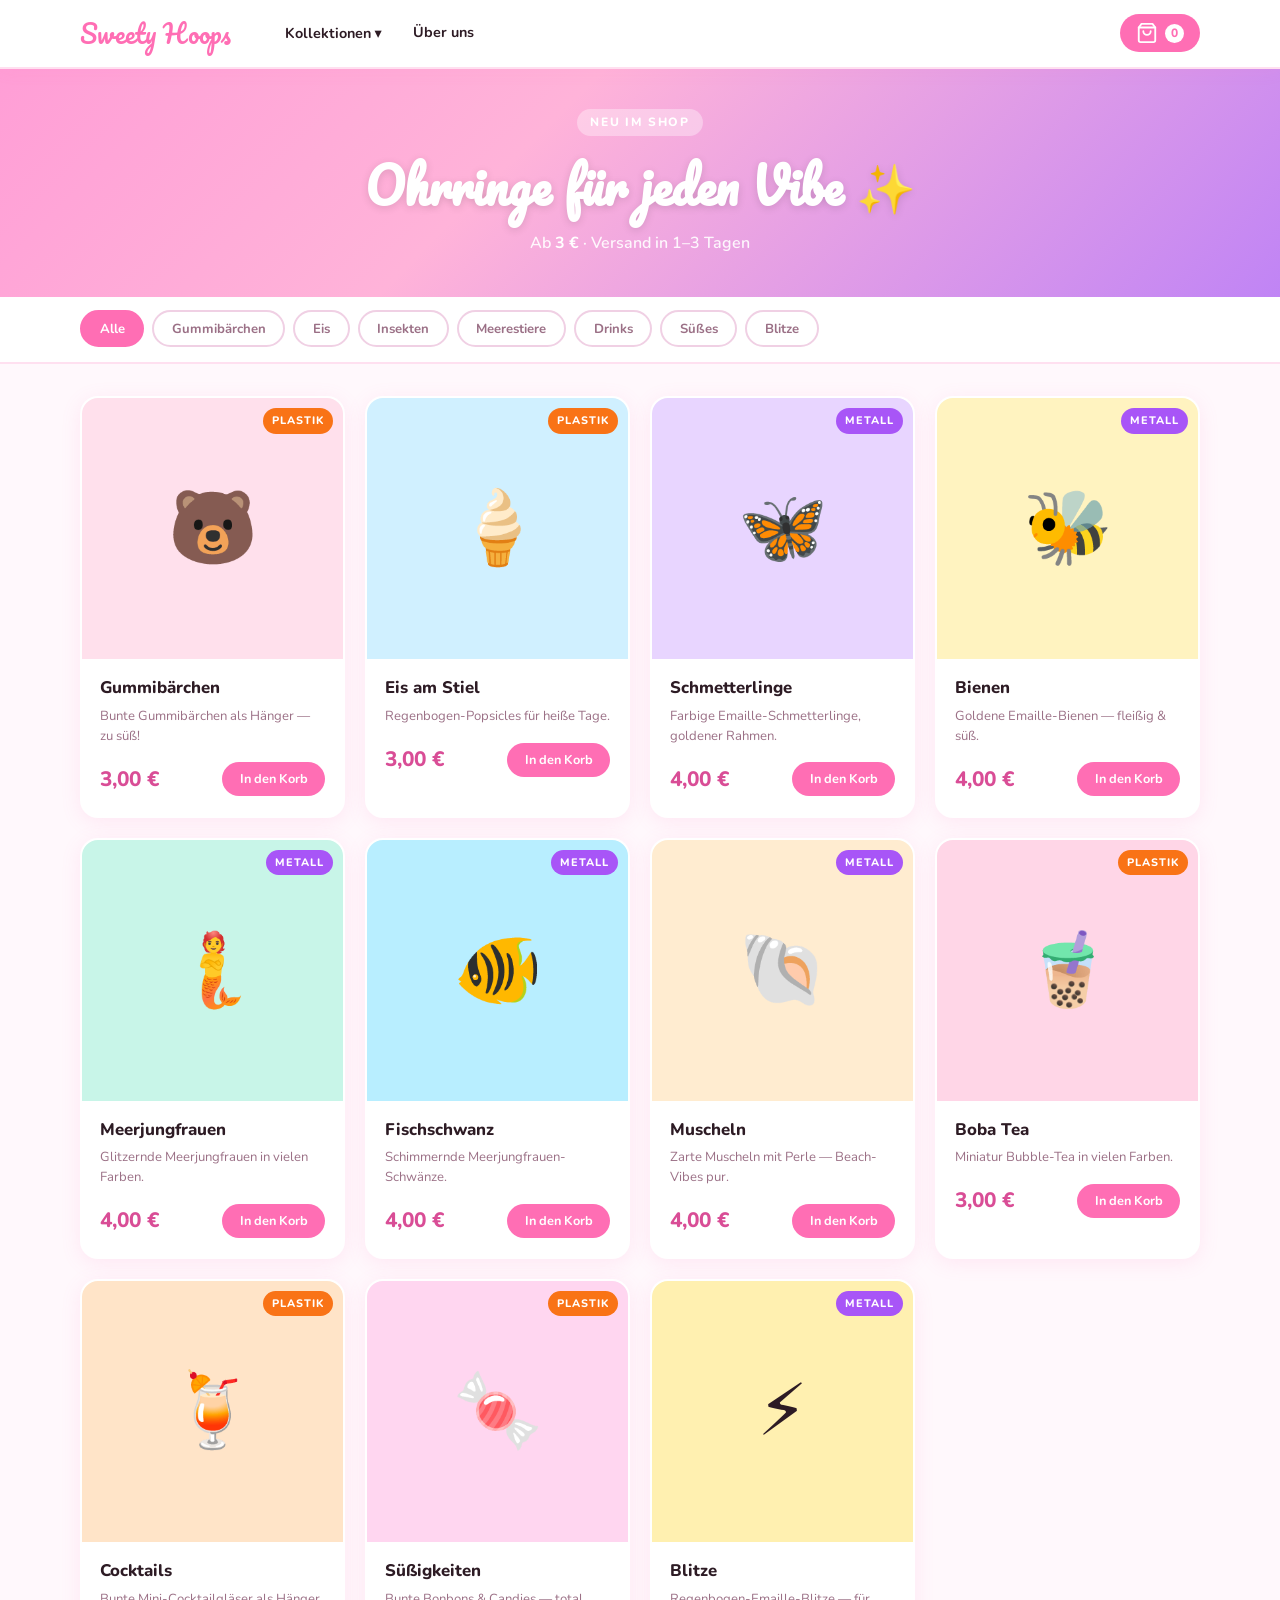
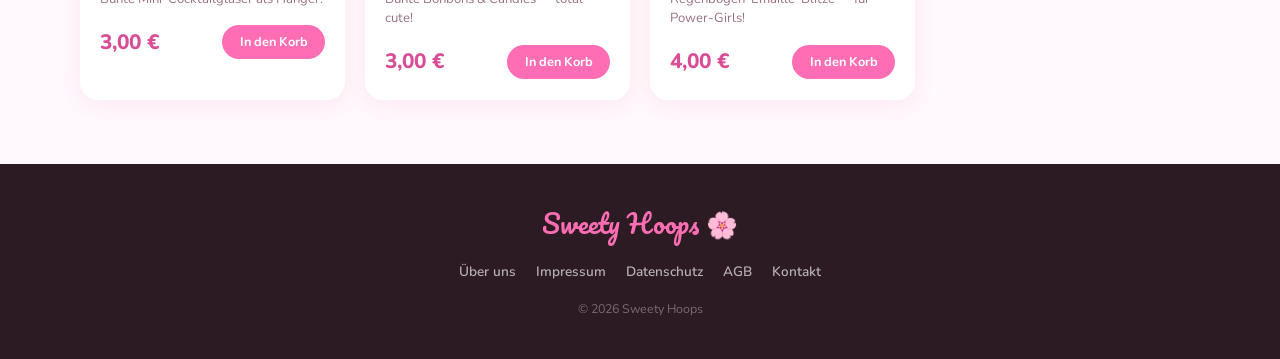
==== index.html @ e78684a0 "Redesign: cute/colorful style, products-first layout, Kollektionen nav - Replaced elegant theme with" ====
<!DOCTYPE html>
<html lang="de">
<head>
  <meta charset="UTF-8" />
  <meta name="viewport" content="width=device-width, initial-scale=1.0" />
  <title>Sweety Hoops – Charm Ohrringe</title>
  <meta name="description" content="Bunte Charm-Ohrringe – Gummibärchen, Eis, Schmetterlinge & mehr. Ab 3 €!" />

  <link rel="preconnect" href="https://fonts.googleapis.com" />
  <link rel="preconnect" href="https://fonts.gstatic.com" crossorigin />
  <link href="https://fonts.googleapis.com/css2?family=Nunito:wght@400;600;700;800&family=Pacifico&display=swap" rel="stylesheet" />

  <link rel="stylesheet" href="https://cdn.snipcart.com/themes/v3.3.3/default/snipcart.css" />
  <link rel="stylesheet" href="style.css" />
</head>
<body>

  <!-- ── HEADER ── -->
  <header class="site-header">
    <nav class="nav">
      <a href="/" class="nav-logo">Sweety Hoops</a>

      <ul class="nav-links">
        <!-- Kollektionen Dropdown -->
        <li class="nav-item nav-item--dropdown">
          <button class="nav-link dropdown-toggle" aria-expanded="false">
            Kollektionen ▾
          </button>
          <ul class="dropdown-menu">
            <li><a href="#cat-gummibärchen" class="dropdown-item">
              <span class="cat-dot cat-dot--gummy"></span> Gummibärchen
            </a></li>
            <li><a href="#cat-eis" class="dropdown-item">
              <span class="cat-dot cat-dot--eis"></span> Eis
            </a></li>
            <li><a href="#cat-insekten" class="dropdown-item">
              <span class="cat-dot cat-dot--insekten"></span> Insekten
            </a></li>
            <li><a href="#cat-meerestiere" class="dropdown-item">
              <span class="cat-dot cat-dot--meer"></span> Meerestiere
            </a></li>
            <li><a href="#cat-drinks" class="dropdown-item">
              <span class="cat-dot cat-dot--drinks"></span> Drinks
            </a></li>
            <li><a href="#cat-suesses" class="dropdown-item">
              <span class="cat-dot cat-dot--suess"></span> Süßes
            </a></li>
            <li><a href="#cat-blitze" class="dropdown-item">
              <span class="cat-dot cat-dot--blitz"></span> Blitze
            </a></li>
          </ul>
        </li>

        <li class="nav-item">
          <a href="ueber-uns.html" class="nav-link">Über uns</a>
        </li>
      </ul>

      <button class="snipcart-checkout nav-cart" aria-label="Warenkorb">
        <svg xmlns="http://www.w3.org/2000/svg" width="22" height="22" viewBox="0 0 24 24" fill="none" stroke="currentColor" stroke-width="2" stroke-linecap="round" stroke-linejoin="round"><path d="M6 2 3 6v14a2 2 0 0 0 2 2h14a2 2 0 0 0 2-2V6l-3-4z"/><line x1="3" y1="6" x2="21" y2="6"/><path d="M16 10a4 4 0 0 1-8 0"/></svg>
        <span class="cart-badge snipcart-items-count"></span>
      </button>
    </nav>
  </header>

  <!-- ── BANNER (kompakt) ── -->
  <section class="banner">
    <div class="banner-inner">
      <p class="banner-tag">Neu im Shop</p>
      <h1 class="banner-title">Ohrringe für jeden Vibe ✨</h1>
      <p class="banner-sub">Ab <strong>3 €</strong> · Versand in 1–3 Tagen</p>
    </div>
  </section>

  <!-- ── KATEGORIE-FILTER ── -->
  <section class="filter-bar">
    <div class="container">
      <div class="filter-pills">
        <button class="pill pill--active" data-filter="all">Alle</button>
        <button class="pill" data-filter="gummibärchen">Gummibärchen</button>
        <button class="pill" data-filter="eis">Eis</button>
        <button class="pill" data-filter="insekten">Insekten</button>
        <button class="pill" data-filter="meerestiere">Meerestiere</button>
        <button class="pill" data-filter="drinks">Drinks</button>
        <button class="pill" data-filter="suesses">Süßes</button>
        <button class="pill" data-filter="blitze">Blitze</button>
      </div>
    </div>
  </section>

  <!-- ── SHOP ── -->
  <main id="shop" class="shop">
    <div class="container">
      <div class="product-grid">

        <!-- GUMMIBÄRCHEN – plastic €3 -->
        <article class="product-card" data-category="gummibärchen" id="cat-gummibärchen">
          <div class="product-image-wrap" style="--card-color: #ffe0ec;">
            <img src="images/gummibärchen.jpg" alt="Gummibärchen Ohrringe"
                 onerror="this.style.display='none';this.nextElementSibling.style.display='flex';" />
            <div class="product-placeholder">🐻</div>
            <span class="product-badge badge--plastic">Plastik</span>
          </div>
          <div class="product-info">
            <h3 class="product-name">Gummibärchen</h3>
            <p class="product-desc">Bunte Gummibärchen als Hänger — zu süß!</p>
            <div class="product-footer">
              <span class="product-price">3,00 €</span>
              <button class="snipcart-add-item btn-add"
                data-item-id="gummibärchen-ohrringe"
                data-item-name="Gummibärchen Ohrringe"
                data-item-price="3.00"
                data-item-url="https://mateo-pixel-source.github.io/sweety-hoops/"
                data-item-description="Bunte Gummibärchen als Hänger"
                data-item-image="https://mateo-pixel-source.github.io/sweety-hoops/images/gummibärchen.jpg"
                data-item-max-quantity="20">In den Korb</button>
            </div>
          </div>
        </article>

        <!-- EIS – plastic €3 -->
        <article class="product-card" data-category="eis" id="cat-eis">
          <div class="product-image-wrap" style="--card-color: #d0f0ff;">
            <img src="images/eis.jpg" alt="Eis am Stiel Ohrringe"
                 onerror="this.style.display='none';this.nextElementSibling.style.display='flex';" />
            <div class="product-placeholder">🍦</div>
            <span class="product-badge badge--plastic">Plastik</span>
          </div>
          <div class="product-info">
            <h3 class="product-name">Eis am Stiel</h3>
            <p class="product-desc">Regenbogen-Popsicles für heiße Tage.</p>
            <div class="product-footer">
              <span class="product-price">3,00 €</span>
              <button class="snipcart-add-item btn-add"
                data-item-id="eis-ohrringe"
                data-item-name="Eis am Stiel Ohrringe"
                data-item-price="3.00"
                data-item-url="https://mateo-pixel-source.github.io/sweety-hoops/"
                data-item-description="Regenbogen-Popsicle Hänger"
                data-item-image="https://mateo-pixel-source.github.io/sweety-hoops/images/eis.jpg"
                data-item-max-quantity="20">In den Korb</button>
            </div>
          </div>
        </article>

        <!-- SCHMETTERLING – metal €4 -->
        <article class="product-card" data-category="insekten" id="cat-insekten">
          <div class="product-image-wrap" style="--card-color: #e8d5ff;">
            <img src="images/schmetterlinge.jpg" alt="Schmetterling Ohrringe"
                 onerror="this.style.display='none';this.nextElementSibling.style.display='flex';" />
            <div class="product-placeholder">🦋</div>
            <span class="product-badge badge--metal">Metall</span>
          </div>
          <div class="product-info">
            <h3 class="product-name">Schmetterlinge</h3>
            <p class="product-desc">Farbige Emaille-Schmetterlinge, goldener Rahmen.</p>
            <div class="product-footer">
              <span class="product-price">4,00 €</span>
              <button class="snipcart-add-item btn-add"
                data-item-id="schmetterling-ohrringe"
                data-item-name="Schmetterling Ohrringe"
                data-item-price="4.00"
                data-item-url="https://mateo-pixel-source.github.io/sweety-hoops/"
                data-item-description="Farbige Emaille-Schmetterlinge"
                data-item-image="https://mateo-pixel-source.github.io/sweety-hoops/images/schmetterlinge.jpg"
                data-item-max-quantity="15">In den Korb</button>
            </div>
          </div>
        </article>

        <!-- BIENE – metal €4 -->
        <article class="product-card" data-category="insekten">
          <div class="product-image-wrap" style="--card-color: #fff3c0;">
            <img src="images/bienen.jpg" alt="Bienen Ohrringe"
                 onerror="this.style.display='none';this.nextElementSibling.style.display='flex';" />
            <div class="product-placeholder">🐝</div>
            <span class="product-badge badge--metal">Metall</span>
          </div>
          <div class="product-info">
            <h3 class="product-name">Bienen</h3>
            <p class="product-desc">Goldene Emaille-Bienen — fleißig & süß.</p>
            <div class="product-footer">
              <span class="product-price">4,00 €</span>
              <button class="snipcart-add-item btn-add"
                data-item-id="bienen-ohrringe"
                data-item-name="Bienen Ohrringe"
                data-item-price="4.00"
                data-item-url="https://mateo-pixel-source.github.io/sweety-hoops/"
                data-item-description="Goldene Emaille-Bienen"
                data-item-image="https://mateo-pixel-source.github.io/sweety-hoops/images/bienen.jpg"
                data-item-max-quantity="15">In den Korb</button>
            </div>
          </div>
        </article>

        <!-- MEERJUNGFRAU – metal €4 -->
        <article class="product-card" data-category="meerestiere" id="cat-meerestiere">
          <div class="product-image-wrap" style="--card-color: #c8f5e8;">
            <img src="images/meerjungfrau.jpg" alt="Meerjungfrau Ohrringe"
                 onerror="this.style.display='none';this.nextElementSibling.style.display='flex';" />
            <div class="product-placeholder">🧜</div>
            <span class="product-badge badge--metal">Metall</span>
          </div>
          <div class="product-info">
            <h3 class="product-name">Meerjungfrauen</h3>
            <p class="product-desc">Glitzernde Meerjungfrauen in vielen Farben.</p>
            <div class="product-footer">
              <span class="product-price">4,00 €</span>
              <button class="snipcart-add-item btn-add"
                data-item-id="meerjungfrau-ohrringe"
                data-item-name="Meerjungfrau Ohrringe"
                data-item-price="4.00"
                data-item-url="https://mateo-pixel-source.github.io/sweety-hoops/"
                data-item-description="Glitzernde Meerjungfrau-Charms"
                data-item-image="https://mateo-pixel-source.github.io/sweety-hoops/images/meerjungfrau.jpg"
                data-item-max-quantity="12">In den Korb</button>
            </div>
          </div>
        </article>

        <!-- FISCHSCHWANZ – metal €4 -->
        <article class="product-card" data-category="meerestiere">
          <div class="product-image-wrap" style="--card-color: #b8eeff;">
            <img src="images/fischschwanz.jpg" alt="Fischschwanz Ohrringe"
                 onerror="this.style.display='none';this.nextElementSibling.style.display='flex';" />
            <div class="product-placeholder">🐠</div>
            <span class="product-badge badge--metal">Metall</span>
          </div>
          <div class="product-info">
            <h3 class="product-name">Fischschwanz</h3>
            <p class="product-desc">Schimmernde Meerjungfrauen-Schwänze.</p>
            <div class="product-footer">
              <span class="product-price">4,00 €</span>
              <button class="snipcart-add-item btn-add"
                data-item-id="fischschwanz-ohrringe"
                data-item-name="Fischschwanz Ohrringe"
                data-item-price="4.00"
                data-item-url="https://mateo-pixel-source.github.io/sweety-hoops/"
                data-item-description="Schimmernde Meerjungfrauen-Schwänze"
                data-item-image="https://mateo-pixel-source.github.io/sweety-hoops/images/fischschwanz.jpg"
                data-item-max-quantity="12">In den Korb</button>
            </div>
          </div>
        </article>

        <!-- MUSCHELN – metal €4 -->
        <article class="product-card" data-category="meerestiere">
          <div class="product-image-wrap" style="--card-color: #ffecd0;">
            <img src="images/muscheln.jpg" alt="Muschel Ohrringe"
                 onerror="this.style.display='none';this.nextElementSibling.style.display='flex';" />
            <div class="product-placeholder">🐚</div>
            <span class="product-badge badge--metal">Metall</span>
          </div>
          <div class="product-info">
            <h3 class="product-name">Muscheln</h3>
            <p class="product-desc">Zarte Muscheln mit Perle — Beach-Vibes pur.</p>
            <div class="product-footer">
              <span class="product-price">4,00 €</span>
              <button class="snipcart-add-item btn-add"
                data-item-id="muschel-ohrringe"
                data-item-name="Muschel Ohrringe"
                data-item-price="4.00"
                data-item-url="https://mateo-pixel-source.github.io/sweety-hoops/"
                data-item-description="Zarte Muscheln mit Perle"
                data-item-image="https://mateo-pixel-source.github.io/sweety-hoops/images/muscheln.jpg"
                data-item-max-quantity="12">In den Korb</button>
            </div>
          </div>
        </article>

        <!-- BOBA TEA – plastic €3 -->
        <article class="product-card" data-category="drinks" id="cat-drinks">
          <div class="product-image-wrap" style="--card-color: #ffd6e7;">
            <img src="images/boba.jpg" alt="Boba Tea Ohrringe"
                 onerror="this.style.display='none';this.nextElementSibling.style.display='flex';" />
            <div class="product-placeholder">🧋</div>
            <span class="product-badge badge--plastic">Plastik</span>
          </div>
          <div class="product-info">
            <h3 class="product-name">Boba Tea</h3>
            <p class="product-desc">Miniatur Bubble-Tea in vielen Farben.</p>
            <div class="product-footer">
              <span class="product-price">3,00 €</span>
              <button class="snipcart-add-item btn-add"
                data-item-id="boba-ohrringe"
                data-item-name="Boba Tea Ohrringe"
                data-item-price="3.00"
                data-item-url="https://mateo-pixel-source.github.io/sweety-hoops/"
                data-item-description="Miniatur Bubble-Tea Hänger"
                data-item-image="https://mateo-pixel-source.github.io/sweety-hoops/images/boba.jpg"
                data-item-max-quantity="20">In den Korb</button>
            </div>
          </div>
        </article>

        <!-- COCKTAILS/DRINKS – plastic €3 -->
        <article class="product-card" data-category="drinks">
          <div class="product-image-wrap" style="--card-color: #ffe4c8;">
            <img src="images/cocktails.jpg" alt="Cocktail Ohrringe"
                 onerror="this.style.display='none';this.nextElementSibling.style.display='flex';" />
            <div class="product-placeholder">🍹</div>
            <span class="product-badge badge--plastic">Plastik</span>
          </div>
          <div class="product-info">
            <h3 class="product-name">Cocktails</h3>
            <p class="product-desc">Bunte Mini-Cocktailgläser als Hänger.</p>
            <div class="product-footer">
              <span class="product-price">3,00 €</span>
              <button class="snipcart-add-item btn-add"
                data-item-id="cocktail-ohrringe"
                data-item-name="Cocktail Ohrringe"
                data-item-price="3.00"
                data-item-url="https://mateo-pixel-source.github.io/sweety-hoops/"
                data-item-description="Bunte Mini-Cocktailgläser"
                data-item-image="https://mateo-pixel-source.github.io/sweety-hoops/images/cocktails.jpg"
                data-item-max-quantity="20">In den Korb</button>
            </div>
          </div>
        </article>

        <!-- SÜSSIGKEITEN – plastic €3 -->
        <article class="product-card" data-category="suesses" id="cat-suesses">
          <div class="product-image-wrap" style="--card-color: #ffd6f0;">
            <img src="images/süssigkeiten.jpg" alt="Süßigkeiten Ohrringe"
                 onerror="this.style.display='none';this.nextElementSibling.style.display='flex';" />
            <div class="product-placeholder">🍬</div>
            <span class="product-badge badge--plastic">Plastik</span>
          </div>
          <div class="product-info">
            <h3 class="product-name">Süßigkeiten</h3>
            <p class="product-desc">Bunte Bonbons & Candies — total cute!</p>
            <div class="product-footer">
              <span class="product-price">3,00 €</span>
              <button class="snipcart-add-item btn-add"
                data-item-id="süssigkeiten-ohrringe"
                data-item-name="Süßigkeiten Ohrringe"
                data-item-price="3.00"
                data-item-url="https://mateo-pixel-source.github.io/sweety-hoops/"
                data-item-description="Bunte Bonbon-Charms"
                data-item-image="https://mateo-pixel-source.github.io/sweety-hoops/images/süssigkeiten.jpg"
                data-item-max-quantity="20">In den Korb</button>
            </div>
          </div>
        </article>

        <!-- BLITZE – metal €4 -->
        <article class="product-card" data-category="blitze" id="cat-blitze">
          <div class="product-image-wrap" style="--card-color: #fff0b0;">
            <img src="images/blitze.jpg" alt="Blitz Ohrringe"
                 onerror="this.style.display='none';this.nextElementSibling.style.display='flex';" />
            <div class="product-placeholder">⚡</div>
            <span class="product-badge badge--metal">Metall</span>
          </div>
          <div class="product-info">
            <h3 class="product-name">Blitze</h3>
            <p class="product-desc">Regenbogen-Emaille-Blitze — für Power-Girls!</p>
            <div class="product-footer">
              <span class="product-price">4,00 €</span>
              <button class="snipcart-add-item btn-add"
                data-item-id="blitz-ohrringe"
                data-item-name="Blitz Ohrringe"
                data-item-price="4.00"
                data-item-url="https://mateo-pixel-source.github.io/sweety-hoops/"
                data-item-description="Regenbogen-Emaille-Blitze"
                data-item-image="https://mateo-pixel-source.github.io/sweety-hoops/images/blitze.jpg"
                data-item-max-quantity="15">In den Korb</button>
            </div>
          </div>
        </article>

      </div><!-- /product-grid -->
    </div>
  </main>

  <!-- ── FOOTER ── -->
  <footer class="site-footer">
    <div class="container">
      <div class="footer-inner">
        <p class="footer-logo">Sweety Hoops 🌸</p>
        <div class="footer-links">
          <a href="ueber-uns.html">Über uns</a>
          <a href="impressum.html">Impressum</a>
          <a href="datenschutz.html">Datenschutz</a>
          <a href="agb.html">AGB</a>
          <a href="mailto:hello@sweetyhoops.de">Kontakt</a>
        </div>
        <p class="footer-copy">© 2026 Sweety Hoops</p>
      </div>
    </div>
  </footer>

  <!-- ── SNIPCART ── -->
  <div hidden id="snipcart"
    data-api-key="OGRjOGY0Y2UtNzg5ZC00MDcxLTg5NmYtMTEwOTE1ZDk3NzA1NjM5MTAzODg3MzIyMTg0Nzc4"
    data-currency="eur"></div>
  <script async src="https://cdn.snipcart.com/themes/v3.3.3/default/snipcart.js"></script>

  <!-- Filter-Logik -->
  <script>
    const pills = document.querySelectorAll('.pill');
    const cards = document.querySelectorAll('.product-card');

    pills.forEach(pill => {
      pill.addEventListener('click', () => {
        pills.forEach(p => p.classList.remove('pill--active'));
        pill.classList.add('pill--active');

        const filter = pill.dataset.filter;
        cards.forEach(card => {
          if (filter === 'all' || card.dataset.category === filter) {
            card.style.display = '';
          } else {
            card.style.display = 'none';
          }
        });
      });
    });

    // Dropdown toggle
    const toggle = document.querySelector('.dropdown-toggle');
    const menu = document.querySelector('.dropdown-menu');
    toggle?.addEventListener('click', () => {
      const open = toggle.getAttribute('aria-expanded') === 'true';
      toggle.setAttribute('aria-expanded', String(!open));
      menu.classList.toggle('dropdown-menu--open', !open);
    });
    document.addEventListener('click', e => {
      if (!e.target.closest('.nav-item--dropdown')) {
        toggle?.setAttribute('aria-expanded', 'false');
        menu?.classList.remove('dropdown-menu--open');
      }
    });

    // Dropdown links → filter pills
    document.querySelectorAll('.dropdown-item').forEach(link => {
      link.addEventListener('click', e => {
        e.preventDefault();
        const href = link.getAttribute('href').replace('#cat-', '');
        const matchPill = [...pills].find(p => p.dataset.filter === href);
        matchPill?.click();
        document.getElementById('shop')?.scrollIntoView({ behavior: 'smooth' });
      });
    });
  </script>
</body>
</html>
---- style.css ----
/* ─────────────────────────────────────────
   SWEETY HOOPS – Cute & Colorful Style
   ───────────────────────────────────────── */

*, *::before, *::after {
  box-sizing: border-box;
  margin: 0;
  padding: 0;
}

:root {
  --white: #ffffff;
  --bg: #fff8fc;
  --pink: #ff6eb4;
  --pink-light: #ffe0f0;
  --pink-dark: #d94d96;
  --text: #2d1b24;
  --text-muted: #9b7086;
  --border: #f0d0e4;
  --radius: 18px;
  --radius-sm: 10px;
  --shadow: 0 4px 20px rgba(255, 110, 180, 0.12);
  --shadow-hover: 0 8px 32px rgba(255, 110, 180, 0.22);
  --font: 'Nunito', system-ui, sans-serif;
  --font-title: 'Pacifico', cursive;
  --container: 1200px;
}

html { scroll-behavior: smooth; }

body {
  font-family: var(--font);
  background: var(--bg);
  color: var(--text);
  line-height: 1.6;
  -webkit-font-smoothing: antialiased;
}

.container {
  max-width: var(--container);
  margin-inline: auto;
  padding-inline: clamp(1rem, 4vw, 2.5rem);
}

/* ── HEADER ── */
.site-header {
  background: var(--white);
  border-bottom: 2px solid var(--pink-light);
  position: sticky;
  top: 0;
  z-index: 200;
  box-shadow: 0 2px 16px rgba(255, 110, 180, 0.08);
}

.nav {
  max-width: var(--container);
  margin-inline: auto;
  padding: 0.85rem clamp(1rem, 4vw, 2.5rem);
  display: flex;
  align-items: center;
  gap: 1rem;
}

.nav-logo {
  font-family: var(--font-title);
  font-size: 1.55rem;
  color: var(--pink);
  text-decoration: none;
  white-space: nowrap;
  flex-shrink: 0;
}

.nav-links {
  list-style: none;
  display: flex;
  align-items: center;
  gap: 0.25rem;
  margin-left: 1.5rem;
  flex: 1;
}

.nav-item { position: relative; }

.nav-link {
  font-family: var(--font);
  font-size: 0.9rem;
  font-weight: 700;
  color: var(--text);
  text-decoration: none;
  padding: 0.45rem 0.85rem;
  border-radius: 50px;
  background: none;
  border: none;
  cursor: pointer;
  transition: background 0.2s, color 0.2s;
  white-space: nowrap;
}
.nav-link:hover {
  background: var(--pink-light);
  color: var(--pink-dark);
}

/* Dropdown */
.dropdown-menu {
  display: none;
  position: absolute;
  top: calc(100% + 8px);
  left: 0;
  background: var(--white);
  border: 2px solid var(--pink-light);
  border-radius: var(--radius-sm);
  box-shadow: var(--shadow);
  min-width: 190px;
  overflow: hidden;
  z-index: 300;
}
.dropdown-menu--open { display: block; }

.dropdown-item {
  display: flex;
  align-items: center;
  gap: 0.6rem;
  padding: 0.65rem 1rem;
  font-size: 0.88rem;
  font-weight: 600;
  color: var(--text);
  text-decoration: none;
  transition: background 0.15s;
}
.dropdown-item:hover { background: var(--pink-light); }

.cat-dot {
  width: 10px;
  height: 10px;
  border-radius: 50%;
  flex-shrink: 0;
}
.cat-dot--gummy   { background: #ff6eb4; }
.cat-dot--eis     { background: #5bc8f5; }
.cat-dot--insekten{ background: #a855f7; }
.cat-dot--meer    { background: #22c9a0; }
.cat-dot--drinks  { background: #f97316; }
.cat-dot--suess   { background: #ec4899; }
.cat-dot--blitz   { background: #eab308; }

/* Cart */
.nav-cart {
  margin-left: auto;
  background: var(--pink);
  border: none;
  border-radius: 50px;
  padding: 0.5rem 1rem;
  color: white;
  cursor: pointer;
  display: flex;
  align-items: center;
  gap: 0.4rem;
  font-weight: 700;
  font-size: 0.88rem;
  font-family: var(--font);
  transition: background 0.2s, transform 0.15s;
  flex-shrink: 0;
}
.nav-cart:hover {
  background: var(--pink-dark);
  transform: scale(1.04);
}

.cart-badge {
  background: white;
  color: var(--pink);
  border-radius: 50px;
  min-width: 1.2rem;
  height: 1.2rem;
  font-size: 0.75rem;
  font-weight: 800;
  display: inline-flex;
  align-items: center;
  justify-content: center;
  padding: 0 0.3rem;
}
.cart-badge:empty::before { content: '0'; }

/* ── BANNER (kompakt) ── */
.banner {
  background: linear-gradient(135deg, #ff9ed6 0%, #ffb3d9 40%, #c084f5 100%);
  padding: clamp(1.5rem, 4vw, 2.5rem) 1rem;
  text-align: center;
}

.banner-tag {
  display: inline-block;
  background: rgba(255,255,255,0.35);
  color: white;
  font-size: 0.75rem;
  font-weight: 800;
  letter-spacing: 0.14em;
  text-transform: uppercase;
  padding: 0.25rem 0.85rem;
  border-radius: 50px;
  margin-bottom: 0.75rem;
}

.banner-title {
  font-family: var(--font-title);
  font-size: clamp(1.8rem, 5vw, 3rem);
  color: white;
  margin-bottom: 0.4rem;
  text-shadow: 0 2px 8px rgba(0,0,0,0.12);
}

.banner-sub {
  color: rgba(255,255,255,0.9);
  font-size: 1rem;
  font-weight: 600;
}
.banner-sub strong { color: white; }

/* ── FILTER PILLS ── */
.filter-bar {
  background: var(--white);
  border-bottom: 2px solid var(--pink-light);
  padding: 0.85rem 0;
  position: sticky;
  top: 65px;
  z-index: 100;
}

.filter-pills {
  display: flex;
  gap: 0.5rem;
  overflow-x: auto;
  scrollbar-width: none;
  -ms-overflow-style: none;
  padding-bottom: 2px;
}
.filter-pills::-webkit-scrollbar { display: none; }

.pill {
  flex-shrink: 0;
  padding: 0.45rem 1.1rem;
  border-radius: 50px;
  border: 2px solid var(--border);
  background: var(--white);
  color: var(--text-muted);
  font-family: var(--font);
  font-size: 0.82rem;
  font-weight: 700;
  cursor: pointer;
  transition: all 0.18s;
  white-space: nowrap;
}
.pill:hover {
  border-color: var(--pink);
  color: var(--pink);
}
.pill--active {
  background: var(--pink);
  border-color: var(--pink);
  color: white;
}

/* ── SHOP / PRODUCT GRID ── */
.shop {
  padding: 2rem 0 4rem;
}

.product-grid {
  display: grid;
  grid-template-columns: repeat(auto-fill, minmax(230px, 1fr));
  gap: 1.25rem;
}

/* ── PRODUCT CARD ── */
.product-card {
  background: var(--white);
  border-radius: var(--radius);
  overflow: hidden;
  box-shadow: var(--shadow);
  transition: transform 0.22s, box-shadow 0.22s;
  border: 2px solid transparent;
}
.product-card:hover {
  transform: translateY(-5px) scale(1.01);
  box-shadow: var(--shadow-hover);
  border-color: var(--pink-light);
}

.product-image-wrap {
  position: relative;
  aspect-ratio: 1 / 1;
  background: var(--card-color, #ffe8f4);
  overflow: hidden;
}

.product-image-wrap img {
  width: 100%;
  height: 100%;
  object-fit: cover;
  display: block;
}

.product-placeholder {
  display: none;
  width: 100%;
  height: 100%;
  align-items: center;
  justify-content: center;
  font-size: 4.5rem;
}

/* Show placeholder when image missing (set via onerror in HTML) */

.product-badge {
  position: absolute;
  top: 10px;
  right: 10px;
  font-size: 0.68rem;
  font-weight: 800;
  letter-spacing: 0.08em;
  text-transform: uppercase;
  padding: 0.25rem 0.6rem;
  border-radius: 50px;
  color: white;
}
.badge--plastic { background: #f97316; }
.badge--metal   { background: #a855f7; }

.product-info {
  padding: 1rem 1.1rem 1.2rem;
}

.product-name {
  font-size: 1.05rem;
  font-weight: 800;
  color: var(--text);
  margin-bottom: 0.3rem;
}

.product-desc {
  font-size: 0.82rem;
  color: var(--text-muted);
  line-height: 1.5;
  margin-bottom: 1rem;
}

.product-footer {
  display: flex;
  align-items: center;
  justify-content: space-between;
  gap: 0.75rem;
}

.product-price {
  font-size: 1.3rem;
  font-weight: 800;
  color: var(--pink-dark);
}

.btn-add {
  background: var(--pink);
  color: white;
  border: none;
  border-radius: 50px;
  padding: 0.5rem 1.1rem;
  font-family: var(--font);
  font-size: 0.8rem;
  font-weight: 700;
  cursor: pointer;
  transition: background 0.18s, transform 0.15s;
  white-space: nowrap;
}
.btn-add:hover {
  background: var(--pink-dark);
  transform: scale(1.05);
}
.btn-add:active { transform: scale(0.97); }

/* ── FOOTER ── */
.site-footer {
  background: var(--text);
  color: rgba(255,255,255,0.7);
  padding: 2.5rem 0;
}

.footer-inner {
  display: flex;
  flex-direction: column;
  align-items: center;
  gap: 1rem;
  text-align: center;
}

.footer-logo {
  font-family: var(--font-title);
  font-size: 1.6rem;
  color: var(--pink);
}

.footer-links {
  display: flex;
  flex-wrap: wrap;
  gap: 0.5rem 1.25rem;
  justify-content: center;
}

.footer-links a {
  color: rgba(255,255,255,0.65);
  text-decoration: none;
  font-size: 0.85rem;
  font-weight: 600;
  transition: color 0.15s;
}
.footer-links a:hover { color: var(--pink); }

.footer-copy {
  font-size: 0.78rem;
  color: rgba(255,255,255,0.35);
}

/* ── RESPONSIVE ── */
@media (max-width: 600px) {
  .nav-links { display: none; }

  .product-grid {
    grid-template-columns: repeat(2, 1fr);
    gap: 0.85rem;
  }

  .product-info { padding: 0.75rem 0.85rem 0.9rem; }
  .product-name { font-size: 0.92rem; }
  .product-desc { display: none; }
  .product-price { font-size: 1.1rem; }

  .btn-add {
    font-size: 0.72rem;
    padding: 0.4rem 0.8rem;
  }
}

@media (max-width: 360px) {
  .product-grid { grid-template-columns: 1fr; }
}

/* Snipcart overrides */
#snipcart {
  --color-buttonPrimary: var(--pink);
  --color-buttonPrimary-hover: var(--pink-dark);
}
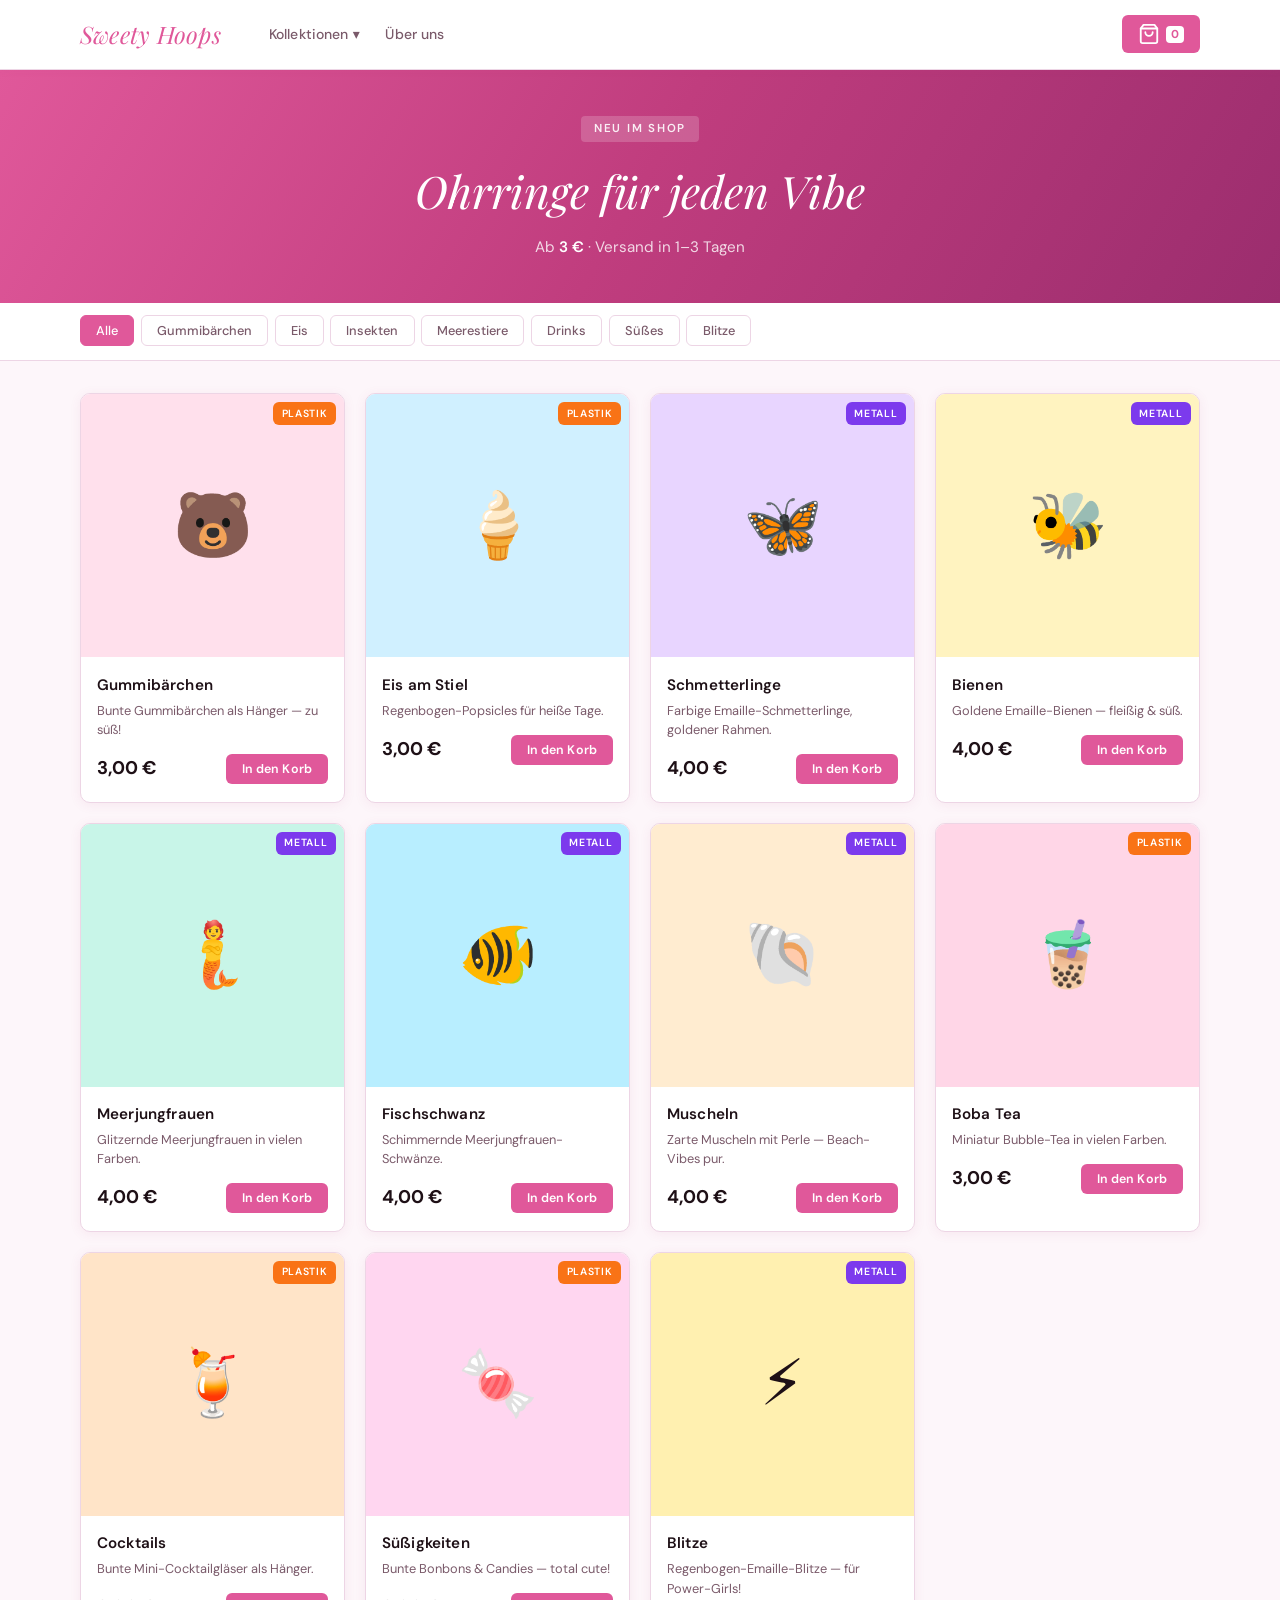
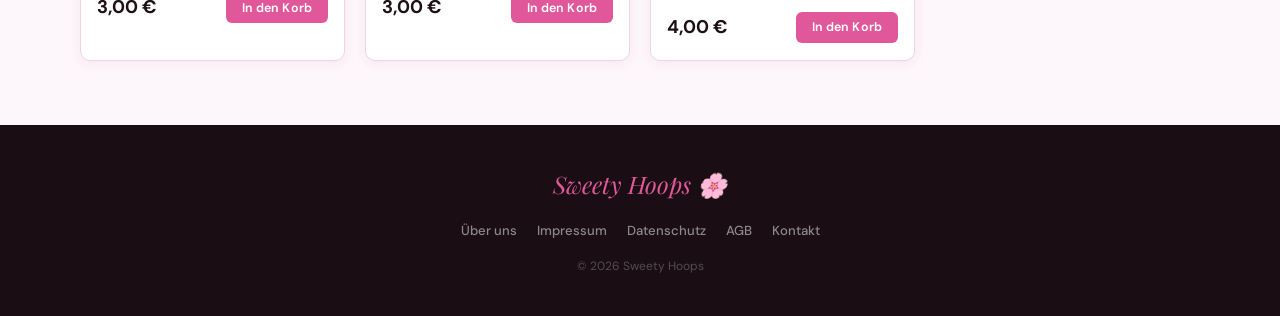
==== commit 908c20cf: "Refine design: professional pink style, replace Pacifico with Playfair Display - Swap Nunito/Pacific" ====
--- a/index.html
+++ b/index.html
@@ -8,7 +8,7 @@
 
   <link rel="preconnect" href="https://fonts.googleapis.com" />
   <link rel="preconnect" href="https://fonts.gstatic.com" crossorigin />
-  <link href="https://fonts.googleapis.com/css2?family=Nunito:wght@400;600;700;800&family=Pacifico&display=swap" rel="stylesheet" />
+  <link href="https://fonts.googleapis.com/css2?family=DM+Sans:wght@400;500;600;700&family=Playfair+Display:ital,wght@0,400;0,600;1,400&display=swap" rel="stylesheet" />
 
   <link rel="stylesheet" href="https://cdn.snipcart.com/themes/v3.3.3/default/snipcart.css" />
   <link rel="stylesheet" href="style.css" />
@@ -67,7 +67,7 @@
   <section class="banner">
     <div class="banner-inner">
       <p class="banner-tag">Neu im Shop</p>
-      <h1 class="banner-title">Ohrringe für jeden Vibe ✨</h1>
+      <h1 class="banner-title">Ohrringe für jeden Vibe</h1>
       <p class="banner-sub">Ab <strong>3 €</strong> · Versand in 1–3 Tagen</p>
     </div>
   </section>
--- a/style.css
+++ b/style.css
@@ -1,5 +1,5 @@
 /* ─────────────────────────────────────────
-   SWEETY HOOPS – Cute & Colorful Style
+   SWEETY HOOPS – Modern & Clean (rosa, professionell)
    ───────────────────────────────────────── */
 
 *, *::before, *::after {
@@ -10,19 +10,20 @@
 
 :root {
   --white: #ffffff;
-  --bg: #fff8fc;
-  --pink: #ff6eb4;
-  --pink-light: #ffe0f0;
-  --pink-dark: #d94d96;
-  --text: #2d1b24;
-  --text-muted: #9b7086;
-  --border: #f0d0e4;
-  --radius: 18px;
-  --radius-sm: 10px;
-  --shadow: 0 4px 20px rgba(255, 110, 180, 0.12);
-  --shadow-hover: 0 8px 32px rgba(255, 110, 180, 0.22);
-  --font: 'Nunito', system-ui, sans-serif;
-  --font-title: 'Pacifico', cursive;
+  --bg: #fdf6fa;
+  --pink: #e0589a;
+  --pink-light: #fce8f3;
+  --pink-dark: #c03d7e;
+  --pink-subtle: #f9dded;
+  --text: #1e1016;
+  --text-muted: #7a5a6a;
+  --border: #edd5e5;
+  --radius: 10px;
+  --radius-sm: 6px;
+  --shadow: 0 2px 12px rgba(180, 60, 120, 0.08);
+  --shadow-hover: 0 6px 24px rgba(180, 60, 120, 0.16);
+  --font: 'DM Sans', system-ui, sans-serif;
+  --font-display: 'Playfair Display', Georgia, serif;
   --container: 1200px;
 }
 
@@ -45,37 +46,39 @@
 /* ── HEADER ── */
 .site-header {
   background: var(--white);
-  border-bottom: 2px solid var(--pink-light);
+  border-bottom: 1px solid var(--border);
   position: sticky;
   top: 0;
   z-index: 200;
-  box-shadow: 0 2px 16px rgba(255, 110, 180, 0.08);
+  box-shadow: 0 1px 8px rgba(180, 60, 120, 0.06);
 }
 
 .nav {
   max-width: var(--container);
   margin-inline: auto;
-  padding: 0.85rem clamp(1rem, 4vw, 2.5rem);
+  padding: 0.95rem clamp(1rem, 4vw, 2.5rem);
   display: flex;
   align-items: center;
   gap: 1rem;
 }
 
 .nav-logo {
-  font-family: var(--font-title);
-  font-size: 1.55rem;
+  font-family: var(--font-display);
+  font-size: 1.5rem;
+  font-style: italic;
   color: var(--pink);
   text-decoration: none;
   white-space: nowrap;
   flex-shrink: 0;
+  letter-spacing: 0.01em;
 }
 
 .nav-links {
   list-style: none;
   display: flex;
   align-items: center;
-  gap: 0.25rem;
-  margin-left: 1.5rem;
+  gap: 0.1rem;
+  margin-left: 1.25rem;
   flex: 1;
 }
 
@@ -83,17 +86,17 @@
 
 .nav-link {
   font-family: var(--font);
-  font-size: 0.9rem;
-  font-weight: 700;
-  color: var(--text);
+  font-size: 0.875rem;
+  font-weight: 500;
+  color: var(--text-muted);
   text-decoration: none;
-  padding: 0.45rem 0.85rem;
-  border-radius: 50px;
+  padding: 0.4rem 0.75rem;
+  border-radius: var(--radius-sm);
   background: none;
   border: none;
   cursor: pointer;
-  transition: background 0.2s, color 0.2s;
-  white-space: nowrap;
+  transition: background 0.18s, color 0.18s;
+  letter-spacing: 0.01em;
 }
 .nav-link:hover {
   background: var(--pink-light);
@@ -104,13 +107,13 @@
 .dropdown-menu {
   display: none;
   position: absolute;
-  top: calc(100% + 8px);
+  top: calc(100% + 6px);
   left: 0;
   background: var(--white);
-  border: 2px solid var(--pink-light);
-  border-radius: var(--radius-sm);
-  box-shadow: var(--shadow);
-  min-width: 190px;
+  border: 1px solid var(--border);
+  border-radius: var(--radius);
+  box-shadow: var(--shadow-hover);
+  min-width: 185px;
   overflow: hidden;
   z-index: 300;
 }
@@ -120,9 +123,9 @@
   display: flex;
   align-items: center;
   gap: 0.6rem;
-  padding: 0.65rem 1rem;
-  font-size: 0.88rem;
-  font-weight: 600;
+  padding: 0.6rem 1rem;
+  font-size: 0.875rem;
+  font-weight: 500;
   color: var(--text);
   text-decoration: none;
   transition: background 0.15s;
@@ -130,105 +133,103 @@
 .dropdown-item:hover { background: var(--pink-light); }
 
 .cat-dot {
-  width: 10px;
-  height: 10px;
+  width: 8px;
+  height: 8px;
   border-radius: 50%;
   flex-shrink: 0;
 }
-.cat-dot--gummy   { background: #ff6eb4; }
-.cat-dot--eis     { background: #5bc8f5; }
-.cat-dot--insekten{ background: #a855f7; }
-.cat-dot--meer    { background: #22c9a0; }
-.cat-dot--drinks  { background: #f97316; }
-.cat-dot--suess   { background: #ec4899; }
-.cat-dot--blitz   { background: #eab308; }
+.cat-dot--gummy    { background: #e0589a; }
+.cat-dot--eis      { background: #3bb8e8; }
+.cat-dot--insekten { background: #9333ea; }
+.cat-dot--meer     { background: #10b981; }
+.cat-dot--drinks   { background: #f97316; }
+.cat-dot--suess    { background: #ec4899; }
+.cat-dot--blitz    { background: #ca8a04; }
 
 /* Cart */
 .nav-cart {
   margin-left: auto;
   background: var(--pink);
   border: none;
-  border-radius: 50px;
+  border-radius: var(--radius-sm);
   padding: 0.5rem 1rem;
   color: white;
   cursor: pointer;
   display: flex;
   align-items: center;
   gap: 0.4rem;
-  font-weight: 700;
-  font-size: 0.88rem;
+  font-weight: 500;
+  font-size: 0.875rem;
   font-family: var(--font);
-  transition: background 0.2s, transform 0.15s;
+  transition: background 0.18s;
   flex-shrink: 0;
 }
-.nav-cart:hover {
-  background: var(--pink-dark);
-  transform: scale(1.04);
-}
+.nav-cart:hover { background: var(--pink-dark); }
 
 .cart-badge {
   background: white;
   color: var(--pink);
-  border-radius: 50px;
-  min-width: 1.2rem;
-  height: 1.2rem;
-  font-size: 0.75rem;
-  font-weight: 800;
+  border-radius: 4px;
+  min-width: 1.1rem;
+  height: 1.1rem;
+  font-size: 0.72rem;
+  font-weight: 700;
   display: inline-flex;
   align-items: center;
   justify-content: center;
-  padding: 0 0.3rem;
+  padding: 0 0.25rem;
 }
 .cart-badge:empty::before { content: '0'; }
 
-/* ── BANNER (kompakt) ── */
+/* ── BANNER ── */
 .banner {
-  background: linear-gradient(135deg, #ff9ed6 0%, #ffb3d9 40%, #c084f5 100%);
-  padding: clamp(1.5rem, 4vw, 2.5rem) 1rem;
+  background: linear-gradient(120deg, #e0589a 0%, #c03d7e 50%, #9b2d6e 100%);
+  padding: clamp(1.75rem, 4vw, 2.75rem) 1rem;
   text-align: center;
 }
 
 .banner-tag {
   display: inline-block;
-  background: rgba(255,255,255,0.35);
-  color: white;
-  font-size: 0.75rem;
-  font-weight: 800;
-  letter-spacing: 0.14em;
+  background: rgba(255,255,255,0.18);
+  color: rgba(255,255,255,0.9);
+  font-size: 0.72rem;
+  font-weight: 600;
+  letter-spacing: 0.15em;
   text-transform: uppercase;
-  padding: 0.25rem 0.85rem;
-  border-radius: 50px;
-  margin-bottom: 0.75rem;
+  padding: 0.22rem 0.8rem;
+  border-radius: 4px;
+  margin-bottom: 0.85rem;
 }
 
 .banner-title {
-  font-family: var(--font-title);
-  font-size: clamp(1.8rem, 5vw, 3rem);
-  color: white;
-  margin-bottom: 0.4rem;
-  text-shadow: 0 2px 8px rgba(0,0,0,0.12);
+  font-family: var(--font-display);
+  font-size: clamp(1.75rem, 4.5vw, 2.8rem);
+  font-style: italic;
+  color: white;
+  margin-bottom: 0.5rem;
+  font-weight: 400;
 }
 
 .banner-sub {
-  color: rgba(255,255,255,0.9);
-  font-size: 1rem;
-  font-weight: 600;
-}
-.banner-sub strong { color: white; }
+  color: rgba(255,255,255,0.8);
+  font-size: 0.95rem;
+  font-weight: 400;
+}
+.banner-sub strong { color: white; font-weight: 600; }
 
 /* ── FILTER PILLS ── */
 .filter-bar {
   background: var(--white);
-  border-bottom: 2px solid var(--pink-light);
-  padding: 0.85rem 0;
+  border-bottom: 1px solid var(--border);
+  padding: 0.75rem 0;
   position: sticky;
-  top: 65px;
+  top: 60px;
   z-index: 100;
 }
 
 .filter-pills {
   display: flex;
-  gap: 0.5rem;
+  gap: 0.4rem;
   overflow-x: auto;
   scrollbar-width: none;
   -ms-overflow-style: none;
@@ -238,16 +239,16 @@
 
 .pill {
   flex-shrink: 0;
-  padding: 0.45rem 1.1rem;
-  border-radius: 50px;
-  border: 2px solid var(--border);
+  padding: 0.38rem 0.95rem;
+  border-radius: var(--radius-sm);
+  border: 1px solid var(--border);
   background: var(--white);
   color: var(--text-muted);
   font-family: var(--font);
-  font-size: 0.82rem;
-  font-weight: 700;
+  font-size: 0.8rem;
+  font-weight: 500;
   cursor: pointer;
-  transition: all 0.18s;
+  transition: all 0.15s;
   white-space: nowrap;
 }
 .pill:hover {
@@ -260,14 +261,14 @@
   color: white;
 }
 
-/* ── SHOP / PRODUCT GRID ── */
+/* ── SHOP ── */
 .shop {
   padding: 2rem 0 4rem;
 }
 
 .product-grid {
   display: grid;
-  grid-template-columns: repeat(auto-fill, minmax(230px, 1fr));
+  grid-template-columns: repeat(auto-fill, minmax(220px, 1fr));
   gap: 1.25rem;
 }
 
@@ -277,19 +278,18 @@
   border-radius: var(--radius);
   overflow: hidden;
   box-shadow: var(--shadow);
-  transition: transform 0.22s, box-shadow 0.22s;
-  border: 2px solid transparent;
+  transition: transform 0.2s, box-shadow 0.2s;
+  border: 1px solid var(--border);
 }
 .product-card:hover {
-  transform: translateY(-5px) scale(1.01);
+  transform: translateY(-4px);
   box-shadow: var(--shadow-hover);
-  border-color: var(--pink-light);
 }
 
 .product-image-wrap {
   position: relative;
   aspect-ratio: 1 / 1;
-  background: var(--card-color, #ffe8f4);
+  background: var(--card-color, #fce8f3);
   overflow: hidden;
 }
 
@@ -306,80 +306,75 @@
   height: 100%;
   align-items: center;
   justify-content: center;
-  font-size: 4.5rem;
-}
-
-/* Show placeholder when image missing (set via onerror in HTML) */
+  font-size: 4rem;
+}
 
 .product-badge {
   position: absolute;
-  top: 10px;
-  right: 10px;
-  font-size: 0.68rem;
-  font-weight: 800;
-  letter-spacing: 0.08em;
+  top: 8px;
+  right: 8px;
+  font-size: 0.65rem;
+  font-weight: 600;
+  letter-spacing: 0.06em;
   text-transform: uppercase;
-  padding: 0.25rem 0.6rem;
-  border-radius: 50px;
+  padding: 0.2rem 0.55rem;
+  border-radius: var(--radius-sm);
   color: white;
 }
 .badge--plastic { background: #f97316; }
-.badge--metal   { background: #a855f7; }
+.badge--metal   { background: #7c3aed; }
 
 .product-info {
-  padding: 1rem 1.1rem 1.2rem;
+  padding: 0.95rem 1rem 1.1rem;
 }
 
 .product-name {
-  font-size: 1.05rem;
-  font-weight: 800;
+  font-size: 0.95rem;
+  font-weight: 600;
   color: var(--text);
-  margin-bottom: 0.3rem;
+  margin-bottom: 0.25rem;
+  letter-spacing: 0.01em;
 }
 
 .product-desc {
-  font-size: 0.82rem;
+  font-size: 0.8rem;
   color: var(--text-muted);
   line-height: 1.5;
-  margin-bottom: 1rem;
+  margin-bottom: 0.9rem;
 }
 
 .product-footer {
   display: flex;
   align-items: center;
   justify-content: space-between;
-  gap: 0.75rem;
+  gap: 0.5rem;
 }
 
 .product-price {
-  font-size: 1.3rem;
-  font-weight: 800;
-  color: var(--pink-dark);
+  font-size: 1.15rem;
+  font-weight: 700;
+  color: var(--text);
 }
 
 .btn-add {
   background: var(--pink);
   color: white;
   border: none;
-  border-radius: 50px;
-  padding: 0.5rem 1.1rem;
+  border-radius: var(--radius-sm);
+  padding: 0.45rem 1rem;
   font-family: var(--font);
-  font-size: 0.8rem;
-  font-weight: 700;
+  font-size: 0.78rem;
+  font-weight: 600;
   cursor: pointer;
-  transition: background 0.18s, transform 0.15s;
-  white-space: nowrap;
-}
-.btn-add:hover {
-  background: var(--pink-dark);
-  transform: scale(1.05);
-}
-.btn-add:active { transform: scale(0.97); }
+  transition: background 0.15s;
+  letter-spacing: 0.01em;
+}
+.btn-add:hover { background: var(--pink-dark); }
 
 /* ── FOOTER ── */
 .site-footer {
-  background: var(--text);
-  color: rgba(255,255,255,0.7);
+  background: #1a0e14;
+  color: rgba(255,255,255,0.55);
   padding: 2.5rem 0;
 }
 
@@ -392,31 +387,68 @@
 }
 
 .footer-logo {
-  font-family: var(--font-title);
-  font-size: 1.6rem;
+  font-family: var(--font-display);
+  font-size: 1.5rem;
+  font-style: italic;
   color: var(--pink);
+  font-weight: 400;
 }
 
 .footer-links {
   display: flex;
   flex-wrap: wrap;
-  gap: 0.5rem 1.25rem;
+  gap: 0.4rem 1.25rem;
   justify-content: center;
 }
 
 .footer-links a {
-  color: rgba(255,255,255,0.65);
+  color: rgba(255,255,255,0.5);
   text-decoration: none;
-  font-size: 0.85rem;
+  font-size: 0.82rem;
+  font-weight: 500;
+  transition: color 0.15s;
+}
+.footer-links a:hover { color: var(--pink); }
+
+.footer-copy {
+  font-size: 0.75rem;
+  color: rgba(255,255,255,0.25);
+}
+
+/* ── ABOUT PAGE ── */
+.about-page {
+  max-width: 640px;
+  margin: 4rem auto;
+  padding-inline: clamp(1rem, 4vw, 2.5rem);
+  text-align: center;
+}
+.about-page h1 {
+  font-family: var(--font-display);
+  font-size: clamp(2rem, 5vw, 3rem);
+  font-style: italic;
+  font-weight: 400;
+  color: var(--pink);
+  margin-bottom: 1.5rem;
+}
+.about-page p {
+  font-size: 0.95rem;
+  color: var(--text-muted);
+  margin-bottom: 1.25rem;
+  line-height: 1.8;
+}
+.about-page .back-link {
+  display: inline-block;
+  margin-top: 2rem;
+  background: var(--pink);
+  color: white;
+  border-radius: var(--radius-sm);
+  padding: 0.6rem 1.5rem;
   font-weight: 600;
-  transition: color 0.15s;
-}
-.footer-links a:hover { color: var(--pink); }
-
-.footer-copy {
-  font-size: 0.78rem;
-  color: rgba(255,255,255,0.35);
-}
+  text-decoration: none;
+  font-size: 0.875rem;
+  transition: background 0.15s;
+}
+.about-page .back-link:hover { background: var(--pink-dark); }
 
 /* ── RESPONSIVE ── */
 @media (max-width: 600px) {
@@ -424,26 +456,16 @@
 
   .product-grid {
     grid-template-columns: repeat(2, 1fr);
-    gap: 0.85rem;
+    gap: 0.75rem;
   }
 
-  .product-info { padding: 0.75rem 0.85rem 0.9rem; }
-  .product-name { font-size: 0.92rem; }
+  .product-info { padding: 0.7rem 0.75rem 0.85rem; }
+  .product-name { font-size: 0.88rem; }
   .product-desc { display: none; }
-  .product-price { font-size: 1.1rem; }
-
-  .btn-add {
-    font-size: 0.72rem;
-    padding: 0.4rem 0.8rem;
-  }
+  .product-price { font-size: 1rem; }
+  .btn-add { font-size: 0.72rem; padding: 0.4rem 0.7rem; }
 }
 
 @media (max-width: 360px) {
   .product-grid { grid-template-columns: 1fr; }
 }
-
-/* Snipcart overrides */
-#snipcart {
-  --color-buttonPrimary: var(--pink);
-  --color-buttonPrimary-hover: var(--pink-dark);
-}
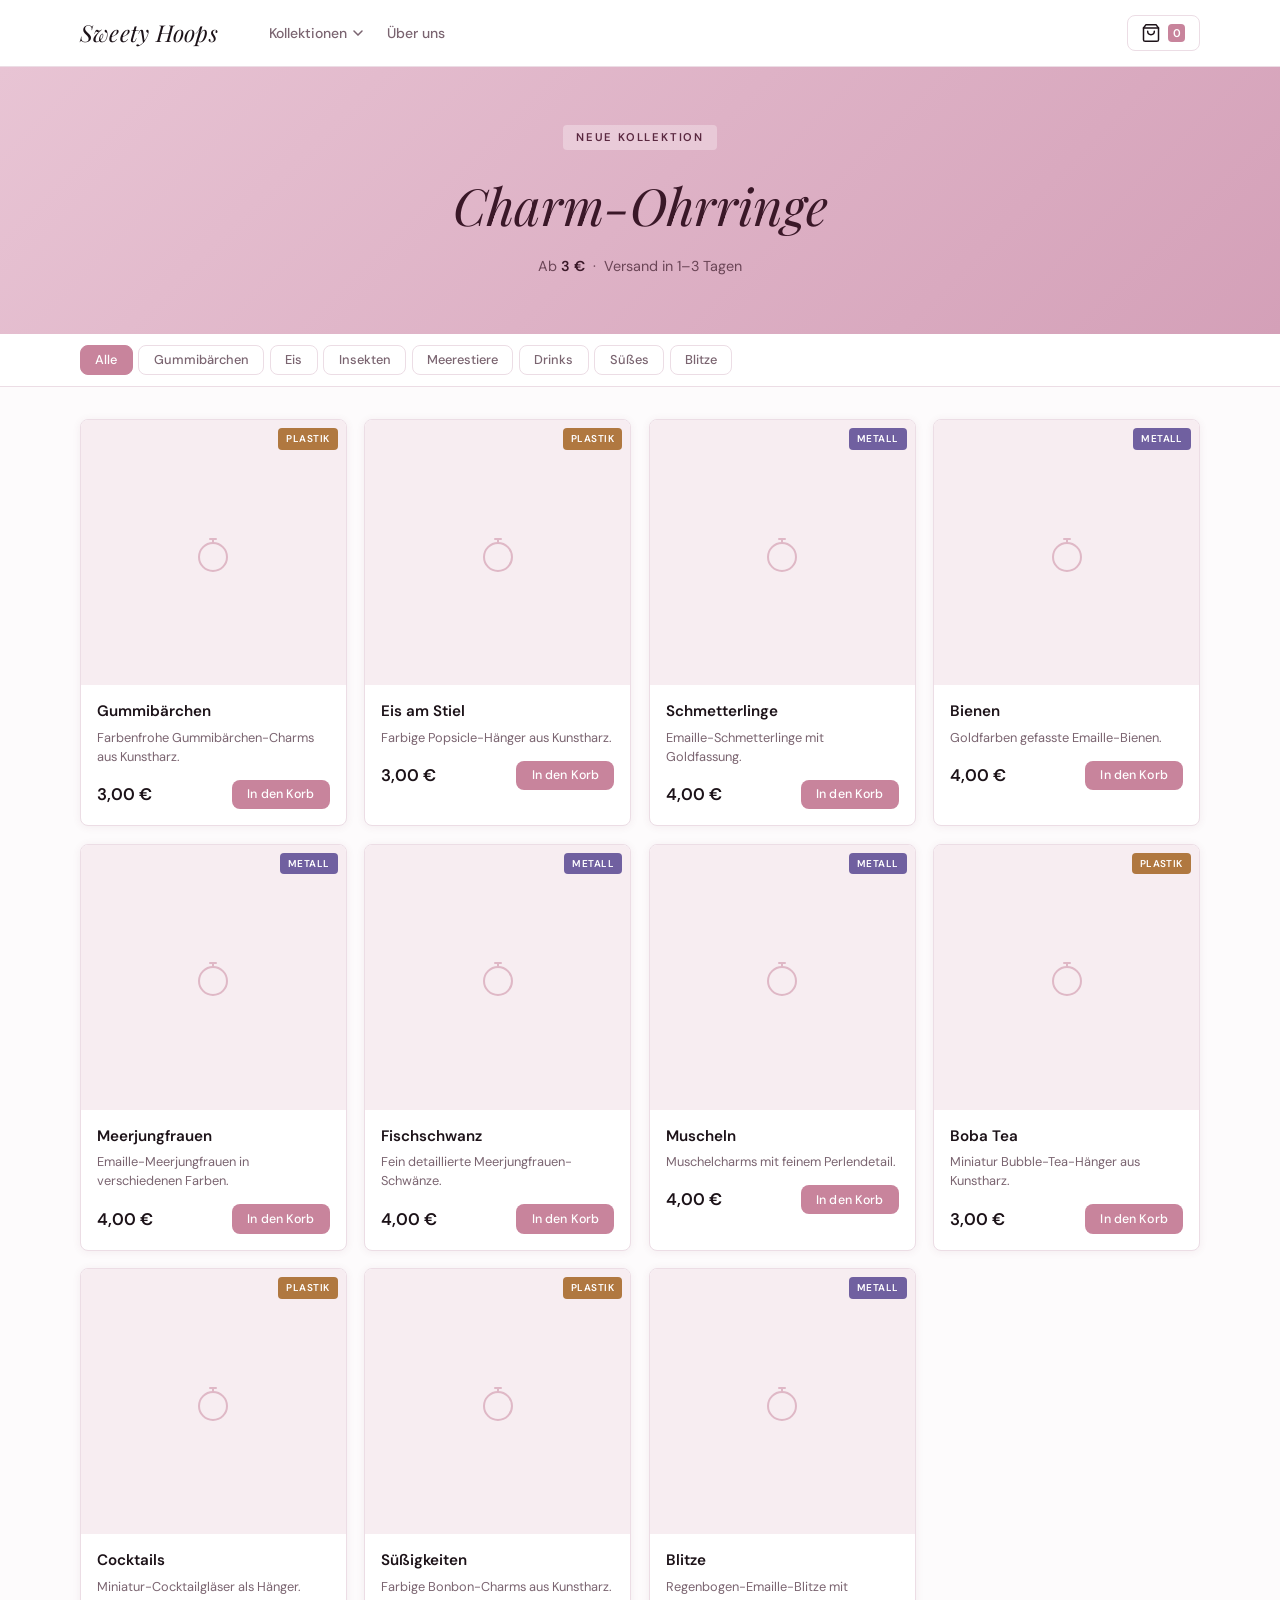
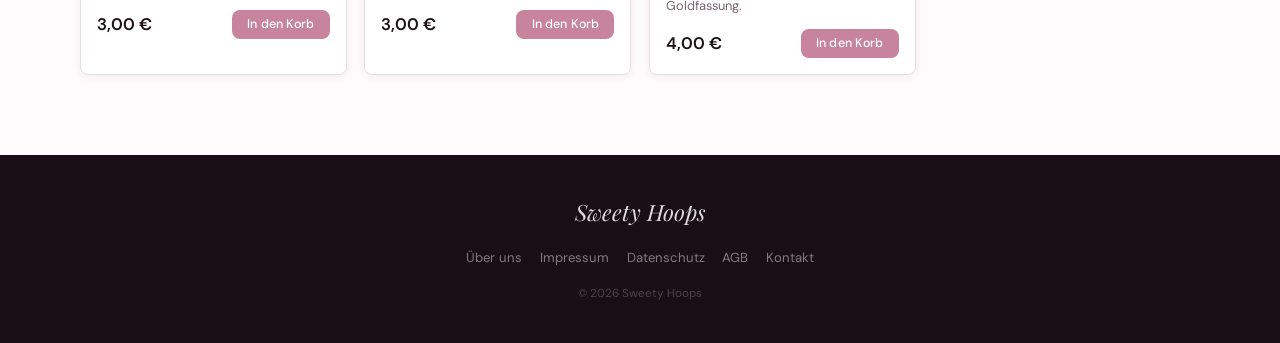
==== commit f3e75d58: "Polish: remove emojis, professional dusty-rose design, cleaner copy - All emojis removed (placeholde" ====
--- a/index.html
+++ b/index.html
@@ -4,11 +4,11 @@
   <meta charset="UTF-8" />
   <meta name="viewport" content="width=device-width, initial-scale=1.0" />
   <title>Sweety Hoops – Charm Ohrringe</title>
-  <meta name="description" content="Bunte Charm-Ohrringe – Gummibärchen, Eis, Schmetterlinge & mehr. Ab 3 €!" />
+  <meta name="description" content="Charm-Ohrringe in verschiedenen Motiven. Ab 3 €, Versand in 1–3 Tagen." />
 
   <link rel="preconnect" href="https://fonts.googleapis.com" />
   <link rel="preconnect" href="https://fonts.gstatic.com" crossorigin />
-  <link href="https://fonts.googleapis.com/css2?family=DM+Sans:wght@400;500;600;700&family=Playfair+Display:ital,wght@0,400;0,600;1,400&display=swap" rel="stylesheet" />
+  <link href="https://fonts.googleapis.com/css2?family=DM+Sans:wght@400;500;600&family=Playfair+Display:ital,wght@0,400;1,400&display=swap" rel="stylesheet" />
 
   <link rel="stylesheet" href="https://cdn.snipcart.com/themes/v3.3.3/default/snipcart.css" />
   <link rel="stylesheet" href="style.css" />
@@ -18,61 +18,46 @@
   <!-- ── HEADER ── -->
   <header class="site-header">
     <nav class="nav">
-      <a href="/" class="nav-logo">Sweety Hoops</a>
+      <a href="./index.html" class="nav-logo">Sweety Hoops</a>
 
       <ul class="nav-links">
-        <!-- Kollektionen Dropdown -->
         <li class="nav-item nav-item--dropdown">
           <button class="nav-link dropdown-toggle" aria-expanded="false">
-            Kollektionen ▾
+            Kollektionen
+            <svg width="10" height="6" viewBox="0 0 10 6" fill="none"><path d="M1 1l4 4 4-4" stroke="currentColor" stroke-width="1.5" stroke-linecap="round"/></svg>
           </button>
           <ul class="dropdown-menu">
-            <li><a href="#cat-gummibärchen" class="dropdown-item">
-              <span class="cat-dot cat-dot--gummy"></span> Gummibärchen
-            </a></li>
-            <li><a href="#cat-eis" class="dropdown-item">
-              <span class="cat-dot cat-dot--eis"></span> Eis
-            </a></li>
-            <li><a href="#cat-insekten" class="dropdown-item">
-              <span class="cat-dot cat-dot--insekten"></span> Insekten
-            </a></li>
-            <li><a href="#cat-meerestiere" class="dropdown-item">
-              <span class="cat-dot cat-dot--meer"></span> Meerestiere
-            </a></li>
-            <li><a href="#cat-drinks" class="dropdown-item">
-              <span class="cat-dot cat-dot--drinks"></span> Drinks
-            </a></li>
-            <li><a href="#cat-suesses" class="dropdown-item">
-              <span class="cat-dot cat-dot--suess"></span> Süßes
-            </a></li>
-            <li><a href="#cat-blitze" class="dropdown-item">
-              <span class="cat-dot cat-dot--blitz"></span> Blitze
-            </a></li>
+            <li><a href="#cat-gummibärchen" class="dropdown-item"><span class="cat-dot cat-dot--gummy"></span>Gummibärchen</a></li>
+            <li><a href="#cat-eis" class="dropdown-item"><span class="cat-dot cat-dot--eis"></span>Eis</a></li>
+            <li><a href="#cat-insekten" class="dropdown-item"><span class="cat-dot cat-dot--insekten"></span>Insekten</a></li>
+            <li><a href="#cat-meerestiere" class="dropdown-item"><span class="cat-dot cat-dot--meer"></span>Meerestiere</a></li>
+            <li><a href="#cat-drinks" class="dropdown-item"><span class="cat-dot cat-dot--drinks"></span>Drinks</a></li>
+            <li><a href="#cat-suesses" class="dropdown-item"><span class="cat-dot cat-dot--suess"></span>Süßes</a></li>
+            <li><a href="#cat-blitze" class="dropdown-item"><span class="cat-dot cat-dot--blitz"></span>Blitze</a></li>
           </ul>
         </li>
-
         <li class="nav-item">
           <a href="ueber-uns.html" class="nav-link">Über uns</a>
         </li>
       </ul>
 
       <button class="snipcart-checkout nav-cart" aria-label="Warenkorb">
-        <svg xmlns="http://www.w3.org/2000/svg" width="22" height="22" viewBox="0 0 24 24" fill="none" stroke="currentColor" stroke-width="2" stroke-linecap="round" stroke-linejoin="round"><path d="M6 2 3 6v14a2 2 0 0 0 2 2h14a2 2 0 0 0 2-2V6l-3-4z"/><line x1="3" y1="6" x2="21" y2="6"/><path d="M16 10a4 4 0 0 1-8 0"/></svg>
+        <svg xmlns="http://www.w3.org/2000/svg" width="20" height="20" viewBox="0 0 24 24" fill="none" stroke="currentColor" stroke-width="1.8" stroke-linecap="round" stroke-linejoin="round"><path d="M6 2 3 6v14a2 2 0 0 0 2 2h14a2 2 0 0 0 2-2V6l-3-4z"/><line x1="3" y1="6" x2="21" y2="6"/><path d="M16 10a4 4 0 0 1-8 0"/></svg>
         <span class="cart-badge snipcart-items-count"></span>
       </button>
     </nav>
   </header>
 
-  <!-- ── BANNER (kompakt) ── -->
+  <!-- ── BANNER ── -->
   <section class="banner">
     <div class="banner-inner">
-      <p class="banner-tag">Neu im Shop</p>
-      <h1 class="banner-title">Ohrringe für jeden Vibe</h1>
-      <p class="banner-sub">Ab <strong>3 €</strong> · Versand in 1–3 Tagen</p>
+      <p class="banner-tag">Neue Kollektion</p>
+      <h1 class="banner-title">Charm-Ohrringe</h1>
+      <p class="banner-sub">Ab <strong>3 €</strong> &nbsp;·&nbsp; Versand in 1–3 Tagen</p>
     </div>
   </section>
 
-  <!-- ── KATEGORIE-FILTER ── -->
+  <!-- ── FILTER ── -->
   <section class="filter-bar">
     <div class="container">
       <div class="filter-pills">
@@ -93,17 +78,19 @@
     <div class="container">
       <div class="product-grid">
 
-        <!-- GUMMIBÄRCHEN – plastic €3 -->
+        <!-- GUMMIBÄRCHEN – Plastik 3 € -->
         <article class="product-card" data-category="gummibärchen" id="cat-gummibärchen">
-          <div class="product-image-wrap" style="--card-color: #ffe0ec;">
+          <div class="product-image-wrap">
             <img src="images/gummibärchen.jpg" alt="Gummibärchen Ohrringe"
                  onerror="this.style.display='none';this.nextElementSibling.style.display='flex';" />
-            <div class="product-placeholder">🐻</div>
+            <div class="product-placeholder">
+              <svg viewBox="0 0 48 48" fill="none" xmlns="http://www.w3.org/2000/svg"><circle cx="24" cy="28" r="14" stroke="currentColor" stroke-width="2"/><path d="M24 14v-4M21 10h6" stroke="currentColor" stroke-width="2" stroke-linecap="round"/></svg>
+            </div>
             <span class="product-badge badge--plastic">Plastik</span>
           </div>
           <div class="product-info">
             <h3 class="product-name">Gummibärchen</h3>
-            <p class="product-desc">Bunte Gummibärchen als Hänger — zu süß!</p>
+            <p class="product-desc">Farbenfrohe Gummibärchen-Charms aus Kunstharz.</p>
             <div class="product-footer">
               <span class="product-price">3,00 €</span>
               <button class="snipcart-add-item btn-add"
@@ -111,24 +98,26 @@
                 data-item-name="Gummibärchen Ohrringe"
                 data-item-price="3.00"
                 data-item-url="https://mateo-pixel-source.github.io/sweety-hoops/"
-                data-item-description="Bunte Gummibärchen als Hänger"
+                data-item-description="Farbenfrohe Gummibärchen-Charms aus Kunstharz"
                 data-item-image="https://mateo-pixel-source.github.io/sweety-hoops/images/gummibärchen.jpg"
                 data-item-max-quantity="20">In den Korb</button>
             </div>
           </div>
         </article>
 
-        <!-- EIS – plastic €3 -->
+        <!-- EIS – Plastik 3 € -->
         <article class="product-card" data-category="eis" id="cat-eis">
-          <div class="product-image-wrap" style="--card-color: #d0f0ff;">
+          <div class="product-image-wrap">
             <img src="images/eis.jpg" alt="Eis am Stiel Ohrringe"
                  onerror="this.style.display='none';this.nextElementSibling.style.display='flex';" />
-            <div class="product-placeholder">🍦</div>
+            <div class="product-placeholder">
+              <svg viewBox="0 0 48 48" fill="none" xmlns="http://www.w3.org/2000/svg"><circle cx="24" cy="28" r="14" stroke="currentColor" stroke-width="2"/><path d="M24 14v-4M21 10h6" stroke="currentColor" stroke-width="2" stroke-linecap="round"/></svg>
+            </div>
             <span class="product-badge badge--plastic">Plastik</span>
           </div>
           <div class="product-info">
             <h3 class="product-name">Eis am Stiel</h3>
-            <p class="product-desc">Regenbogen-Popsicles für heiße Tage.</p>
+            <p class="product-desc">Farbige Popsicle-Hänger aus Kunstharz.</p>
             <div class="product-footer">
               <span class="product-price">3,00 €</span>
               <button class="snipcart-add-item btn-add"
@@ -136,24 +125,26 @@
                 data-item-name="Eis am Stiel Ohrringe"
                 data-item-price="3.00"
                 data-item-url="https://mateo-pixel-source.github.io/sweety-hoops/"
-                data-item-description="Regenbogen-Popsicle Hänger"
+                data-item-description="Farbige Popsicle-Hänger aus Kunstharz"
                 data-item-image="https://mateo-pixel-source.github.io/sweety-hoops/images/eis.jpg"
                 data-item-max-quantity="20">In den Korb</button>
             </div>
           </div>
         </article>
 
-        <!-- SCHMETTERLING – metal €4 -->
+        <!-- SCHMETTERLING – Metall 4 € -->
         <article class="product-card" data-category="insekten" id="cat-insekten">
-          <div class="product-image-wrap" style="--card-color: #e8d5ff;">
+          <div class="product-image-wrap">
             <img src="images/schmetterlinge.jpg" alt="Schmetterling Ohrringe"
                  onerror="this.style.display='none';this.nextElementSibling.style.display='flex';" />
-            <div class="product-placeholder">🦋</div>
+            <div class="product-placeholder">
+              <svg viewBox="0 0 48 48" fill="none" xmlns="http://www.w3.org/2000/svg"><circle cx="24" cy="28" r="14" stroke="currentColor" stroke-width="2"/><path d="M24 14v-4M21 10h6" stroke="currentColor" stroke-width="2" stroke-linecap="round"/></svg>
+            </div>
             <span class="product-badge badge--metal">Metall</span>
           </div>
           <div class="product-info">
             <h3 class="product-name">Schmetterlinge</h3>
-            <p class="product-desc">Farbige Emaille-Schmetterlinge, goldener Rahmen.</p>
+            <p class="product-desc">Emaille-Schmetterlinge mit Goldfassung.</p>
             <div class="product-footer">
               <span class="product-price">4,00 €</span>
               <button class="snipcart-add-item btn-add"
@@ -161,24 +152,26 @@
                 data-item-name="Schmetterling Ohrringe"
                 data-item-price="4.00"
                 data-item-url="https://mateo-pixel-source.github.io/sweety-hoops/"
-                data-item-description="Farbige Emaille-Schmetterlinge"
+                data-item-description="Emaille-Schmetterlinge mit Goldfassung"
                 data-item-image="https://mateo-pixel-source.github.io/sweety-hoops/images/schmetterlinge.jpg"
                 data-item-max-quantity="15">In den Korb</button>
             </div>
           </div>
         </article>
 
-        <!-- BIENE – metal €4 -->
+        <!-- BIENE – Metall 4 € -->
         <article class="product-card" data-category="insekten">
-          <div class="product-image-wrap" style="--card-color: #fff3c0;">
+          <div class="product-image-wrap">
             <img src="images/bienen.jpg" alt="Bienen Ohrringe"
                  onerror="this.style.display='none';this.nextElementSibling.style.display='flex';" />
-            <div class="product-placeholder">🐝</div>
+            <div class="product-placeholder">
+              <svg viewBox="0 0 48 48" fill="none" xmlns="http://www.w3.org/2000/svg"><circle cx="24" cy="28" r="14" stroke="currentColor" stroke-width="2"/><path d="M24 14v-4M21 10h6" stroke="currentColor" stroke-width="2" stroke-linecap="round"/></svg>
+            </div>
             <span class="product-badge badge--metal">Metall</span>
           </div>
           <div class="product-info">
             <h3 class="product-name">Bienen</h3>
-            <p class="product-desc">Goldene Emaille-Bienen — fleißig & süß.</p>
+            <p class="product-desc">Goldfarben gefasste Emaille-Bienen.</p>
             <div class="product-footer">
               <span class="product-price">4,00 €</span>
               <button class="snipcart-add-item btn-add"
@@ -186,24 +179,26 @@
                 data-item-name="Bienen Ohrringe"
                 data-item-price="4.00"
                 data-item-url="https://mateo-pixel-source.github.io/sweety-hoops/"
-                data-item-description="Goldene Emaille-Bienen"
+                data-item-description="Goldfarben gefasste Emaille-Bienen"
                 data-item-image="https://mateo-pixel-source.github.io/sweety-hoops/images/bienen.jpg"
                 data-item-max-quantity="15">In den Korb</button>
             </div>
           </div>
         </article>
 
-        <!-- MEERJUNGFRAU – metal €4 -->
+        <!-- MEERJUNGFRAU – Metall 4 € -->
         <article class="product-card" data-category="meerestiere" id="cat-meerestiere">
-          <div class="product-image-wrap" style="--card-color: #c8f5e8;">
+          <div class="product-image-wrap">
             <img src="images/meerjungfrau.jpg" alt="Meerjungfrau Ohrringe"
                  onerror="this.style.display='none';this.nextElementSibling.style.display='flex';" />
-            <div class="product-placeholder">🧜</div>
+            <div class="product-placeholder">
+              <svg viewBox="0 0 48 48" fill="none" xmlns="http://www.w3.org/2000/svg"><circle cx="24" cy="28" r="14" stroke="currentColor" stroke-width="2"/><path d="M24 14v-4M21 10h6" stroke="currentColor" stroke-width="2" stroke-linecap="round"/></svg>
+            </div>
             <span class="product-badge badge--metal">Metall</span>
           </div>
           <div class="product-info">
             <h3 class="product-name">Meerjungfrauen</h3>
-            <p class="product-desc">Glitzernde Meerjungfrauen in vielen Farben.</p>
+            <p class="product-desc">Emaille-Meerjungfrauen in verschiedenen Farben.</p>
             <div class="product-footer">
               <span class="product-price">4,00 €</span>
               <button class="snipcart-add-item btn-add"
@@ -211,24 +206,26 @@
                 data-item-name="Meerjungfrau Ohrringe"
                 data-item-price="4.00"
                 data-item-url="https://mateo-pixel-source.github.io/sweety-hoops/"
-                data-item-description="Glitzernde Meerjungfrau-Charms"
+                data-item-description="Emaille-Meerjungfrauen in verschiedenen Farben"
                 data-item-image="https://mateo-pixel-source.github.io/sweety-hoops/images/meerjungfrau.jpg"
                 data-item-max-quantity="12">In den Korb</button>
             </div>
           </div>
         </article>
 
-        <!-- FISCHSCHWANZ – metal €4 -->
+        <!-- FISCHSCHWANZ – Metall 4 € -->
         <article class="product-card" data-category="meerestiere">
-          <div class="product-image-wrap" style="--card-color: #b8eeff;">
+          <div class="product-image-wrap">
             <img src="images/fischschwanz.jpg" alt="Fischschwanz Ohrringe"
                  onerror="this.style.display='none';this.nextElementSibling.style.display='flex';" />
-            <div class="product-placeholder">🐠</div>
+            <div class="product-placeholder">
+              <svg viewBox="0 0 48 48" fill="none" xmlns="http://www.w3.org/2000/svg"><circle cx="24" cy="28" r="14" stroke="currentColor" stroke-width="2"/><path d="M24 14v-4M21 10h6" stroke="currentColor" stroke-width="2" stroke-linecap="round"/></svg>
+            </div>
             <span class="product-badge badge--metal">Metall</span>
           </div>
           <div class="product-info">
             <h3 class="product-name">Fischschwanz</h3>
-            <p class="product-desc">Schimmernde Meerjungfrauen-Schwänze.</p>
+            <p class="product-desc">Fein detaillierte Meerjungfrauen-Schwänze.</p>
             <div class="product-footer">
               <span class="product-price">4,00 €</span>
               <button class="snipcart-add-item btn-add"
@@ -236,24 +233,26 @@
                 data-item-name="Fischschwanz Ohrringe"
                 data-item-price="4.00"
                 data-item-url="https://mateo-pixel-source.github.io/sweety-hoops/"
-                data-item-description="Schimmernde Meerjungfrauen-Schwänze"
+                data-item-description="Fein detaillierte Meerjungfrauen-Schwänze"
                 data-item-image="https://mateo-pixel-source.github.io/sweety-hoops/images/fischschwanz.jpg"
                 data-item-max-quantity="12">In den Korb</button>
             </div>
           </div>
         </article>
 
-        <!-- MUSCHELN – metal €4 -->
+        <!-- MUSCHELN – Metall 4 € -->
         <article class="product-card" data-category="meerestiere">
-          <div class="product-image-wrap" style="--card-color: #ffecd0;">
+          <div class="product-image-wrap">
             <img src="images/muscheln.jpg" alt="Muschel Ohrringe"
                  onerror="this.style.display='none';this.nextElementSibling.style.display='flex';" />
-            <div class="product-placeholder">🐚</div>
+            <div class="product-placeholder">
+              <svg viewBox="0 0 48 48" fill="none" xmlns="http://www.w3.org/2000/svg"><circle cx="24" cy="28" r="14" stroke="currentColor" stroke-width="2"/><path d="M24 14v-4M21 10h6" stroke="currentColor" stroke-width="2" stroke-linecap="round"/></svg>
+            </div>
             <span class="product-badge badge--metal">Metall</span>
           </div>
           <div class="product-info">
             <h3 class="product-name">Muscheln</h3>
-            <p class="product-desc">Zarte Muscheln mit Perle — Beach-Vibes pur.</p>
+            <p class="product-desc">Muschelcharms mit feinem Perlendetail.</p>
             <div class="product-footer">
               <span class="product-price">4,00 €</span>
               <button class="snipcart-add-item btn-add"
@@ -261,24 +260,26 @@
                 data-item-name="Muschel Ohrringe"
                 data-item-price="4.00"
                 data-item-url="https://mateo-pixel-source.github.io/sweety-hoops/"
-                data-item-description="Zarte Muscheln mit Perle"
+                data-item-description="Muschelcharms mit feinem Perlendetail"
                 data-item-image="https://mateo-pixel-source.github.io/sweety-hoops/images/muscheln.jpg"
                 data-item-max-quantity="12">In den Korb</button>
             </div>
           </div>
         </article>
 
-        <!-- BOBA TEA – plastic €3 -->
+        <!-- BOBA TEA – Plastik 3 € -->
         <article class="product-card" data-category="drinks" id="cat-drinks">
-          <div class="product-image-wrap" style="--card-color: #ffd6e7;">
+          <div class="product-image-wrap">
             <img src="images/boba.jpg" alt="Boba Tea Ohrringe"
                  onerror="this.style.display='none';this.nextElementSibling.style.display='flex';" />
-            <div class="product-placeholder">🧋</div>
+            <div class="product-placeholder">
+              <svg viewBox="0 0 48 48" fill="none" xmlns="http://www.w3.org/2000/svg"><circle cx="24" cy="28" r="14" stroke="currentColor" stroke-width="2"/><path d="M24 14v-4M21 10h6" stroke="currentColor" stroke-width="2" stroke-linecap="round"/></svg>
+            </div>
             <span class="product-badge badge--plastic">Plastik</span>
           </div>
           <div class="product-info">
             <h3 class="product-name">Boba Tea</h3>
-            <p class="product-desc">Miniatur Bubble-Tea in vielen Farben.</p>
+            <p class="product-desc">Miniatur Bubble-Tea-Hänger aus Kunstharz.</p>
             <div class="product-footer">
               <span class="product-price">3,00 €</span>
               <button class="snipcart-add-item btn-add"
@@ -286,24 +287,26 @@
                 data-item-name="Boba Tea Ohrringe"
                 data-item-price="3.00"
                 data-item-url="https://mateo-pixel-source.github.io/sweety-hoops/"
-                data-item-description="Miniatur Bubble-Tea Hänger"
+                data-item-description="Miniatur Bubble-Tea-Hänger aus Kunstharz"
                 data-item-image="https://mateo-pixel-source.github.io/sweety-hoops/images/boba.jpg"
                 data-item-max-quantity="20">In den Korb</button>
             </div>
           </div>
         </article>
 
-        <!-- COCKTAILS/DRINKS – plastic €3 -->
+        <!-- COCKTAILS – Plastik 3 € -->
         <article class="product-card" data-category="drinks">
-          <div class="product-image-wrap" style="--card-color: #ffe4c8;">
+          <div class="product-image-wrap">
             <img src="images/cocktails.jpg" alt="Cocktail Ohrringe"
                  onerror="this.style.display='none';this.nextElementSibling.style.display='flex';" />
-            <div class="product-placeholder">🍹</div>
+            <div class="product-placeholder">
+              <svg viewBox="0 0 48 48" fill="none" xmlns="http://www.w3.org/2000/svg"><circle cx="24" cy="28" r="14" stroke="currentColor" stroke-width="2"/><path d="M24 14v-4M21 10h6" stroke="currentColor" stroke-width="2" stroke-linecap="round"/></svg>
+            </div>
             <span class="product-badge badge--plastic">Plastik</span>
           </div>
           <div class="product-info">
             <h3 class="product-name">Cocktails</h3>
-            <p class="product-desc">Bunte Mini-Cocktailgläser als Hänger.</p>
+            <p class="product-desc">Miniatur-Cocktailgläser als Hänger.</p>
             <div class="product-footer">
               <span class="product-price">3,00 €</span>
               <button class="snipcart-add-item btn-add"
@@ -311,24 +314,26 @@
                 data-item-name="Cocktail Ohrringe"
                 data-item-price="3.00"
                 data-item-url="https://mateo-pixel-source.github.io/sweety-hoops/"
-                data-item-description="Bunte Mini-Cocktailgläser"
+                data-item-description="Miniatur-Cocktailgläser als Hänger"
                 data-item-image="https://mateo-pixel-source.github.io/sweety-hoops/images/cocktails.jpg"
                 data-item-max-quantity="20">In den Korb</button>
             </div>
           </div>
         </article>
 
-        <!-- SÜSSIGKEITEN – plastic €3 -->
+        <!-- SÜSSIGKEITEN – Plastik 3 € -->
         <article class="product-card" data-category="suesses" id="cat-suesses">
-          <div class="product-image-wrap" style="--card-color: #ffd6f0;">
+          <div class="product-image-wrap">
             <img src="images/süssigkeiten.jpg" alt="Süßigkeiten Ohrringe"
                  onerror="this.style.display='none';this.nextElementSibling.style.display='flex';" />
-            <div class="product-placeholder">🍬</div>
+            <div class="product-placeholder">
+              <svg viewBox="0 0 48 48" fill="none" xmlns="http://www.w3.org/2000/svg"><circle cx="24" cy="28" r="14" stroke="currentColor" stroke-width="2"/><path d="M24 14v-4M21 10h6" stroke="currentColor" stroke-width="2" stroke-linecap="round"/></svg>
+            </div>
             <span class="product-badge badge--plastic">Plastik</span>
           </div>
           <div class="product-info">
             <h3 class="product-name">Süßigkeiten</h3>
-            <p class="product-desc">Bunte Bonbons & Candies — total cute!</p>
+            <p class="product-desc">Farbige Bonbon-Charms aus Kunstharz.</p>
             <div class="product-footer">
               <span class="product-price">3,00 €</span>
               <button class="snipcart-add-item btn-add"
@@ -336,24 +341,26 @@
                 data-item-name="Süßigkeiten Ohrringe"
                 data-item-price="3.00"
                 data-item-url="https://mateo-pixel-source.github.io/sweety-hoops/"
-                data-item-description="Bunte Bonbon-Charms"
+                data-item-description="Farbige Bonbon-Charms aus Kunstharz"
                 data-item-image="https://mateo-pixel-source.github.io/sweety-hoops/images/süssigkeiten.jpg"
                 data-item-max-quantity="20">In den Korb</button>
             </div>
           </div>
         </article>
 
-        <!-- BLITZE – metal €4 -->
+        <!-- BLITZE – Metall 4 € -->
         <article class="product-card" data-category="blitze" id="cat-blitze">
-          <div class="product-image-wrap" style="--card-color: #fff0b0;">
+          <div class="product-image-wrap">
             <img src="images/blitze.jpg" alt="Blitz Ohrringe"
                  onerror="this.style.display='none';this.nextElementSibling.style.display='flex';" />
-            <div class="product-placeholder">⚡</div>
+            <div class="product-placeholder">
+              <svg viewBox="0 0 48 48" fill="none" xmlns="http://www.w3.org/2000/svg"><circle cx="24" cy="28" r="14" stroke="currentColor" stroke-width="2"/><path d="M24 14v-4M21 10h6" stroke="currentColor" stroke-width="2" stroke-linecap="round"/></svg>
+            </div>
             <span class="product-badge badge--metal">Metall</span>
           </div>
           <div class="product-info">
             <h3 class="product-name">Blitze</h3>
-            <p class="product-desc">Regenbogen-Emaille-Blitze — für Power-Girls!</p>
+            <p class="product-desc">Regenbogen-Emaille-Blitze mit Goldfassung.</p>
             <div class="product-footer">
               <span class="product-price">4,00 €</span>
               <button class="snipcart-add-item btn-add"
@@ -361,14 +368,14 @@
                 data-item-name="Blitz Ohrringe"
                 data-item-price="4.00"
                 data-item-url="https://mateo-pixel-source.github.io/sweety-hoops/"
-                data-item-description="Regenbogen-Emaille-Blitze"
+                data-item-description="Regenbogen-Emaille-Blitze mit Goldfassung"
                 data-item-image="https://mateo-pixel-source.github.io/sweety-hoops/images/blitze.jpg"
                 data-item-max-quantity="15">In den Korb</button>
             </div>
           </div>
         </article>
 
-      </div><!-- /product-grid -->
+      </div>
     </div>
   </main>
 
@@ -376,7 +383,7 @@
   <footer class="site-footer">
     <div class="container">
       <div class="footer-inner">
-        <p class="footer-logo">Sweety Hoops 🌸</p>
+        <p class="footer-logo">Sweety Hoops</p>
         <div class="footer-links">
           <a href="ueber-uns.html">Über uns</a>
           <a href="impressum.html">Impressum</a>
@@ -395,28 +402,22 @@
     data-currency="eur"></div>
   <script async src="https://cdn.snipcart.com/themes/v3.3.3/default/snipcart.js"></script>
 
-  <!-- Filter-Logik -->
   <script>
+    // Filter
     const pills = document.querySelectorAll('.pill');
     const cards = document.querySelectorAll('.product-card');
-
     pills.forEach(pill => {
       pill.addEventListener('click', () => {
         pills.forEach(p => p.classList.remove('pill--active'));
         pill.classList.add('pill--active');
-
         const filter = pill.dataset.filter;
         cards.forEach(card => {
-          if (filter === 'all' || card.dataset.category === filter) {
-            card.style.display = '';
-          } else {
-            card.style.display = 'none';
-          }
+          card.style.display = (filter === 'all' || card.dataset.category === filter) ? '' : 'none';
         });
       });
     });
 
-    // Dropdown toggle
+    // Dropdown
     const toggle = document.querySelector('.dropdown-toggle');
     const menu = document.querySelector('.dropdown-menu');
     toggle?.addEventListener('click', () => {
@@ -430,13 +431,11 @@
         menu?.classList.remove('dropdown-menu--open');
       }
     });
-
-    // Dropdown links → filter pills
     document.querySelectorAll('.dropdown-item').forEach(link => {
       link.addEventListener('click', e => {
         e.preventDefault();
-        const href = link.getAttribute('href').replace('#cat-', '');
-        const matchPill = [...pills].find(p => p.dataset.filter === href);
+        const filter = link.getAttribute('href').replace('#cat-', '');
+        const matchPill = [...pills].find(p => p.dataset.filter === filter);
         matchPill?.click();
         document.getElementById('shop')?.scrollIntoView({ behavior: 'smooth' });
       });
--- a/style.css
+++ b/style.css
@@ -1,30 +1,24 @@
 /* ─────────────────────────────────────────
-   SWEETY HOOPS – Modern & Clean (rosa, professionell)
+   SWEETY HOOPS – Professional Light Pink
    ───────────────────────────────────────── */
 
-*, *::before, *::after {
-  box-sizing: border-box;
-  margin: 0;
-  padding: 0;
-}
+*, *::before, *::after { box-sizing: border-box; margin: 0; padding: 0; }
 
 :root {
-  --white: #ffffff;
-  --bg: #fdf6fa;
-  --pink: #e0589a;
-  --pink-light: #fce8f3;
-  --pink-dark: #c03d7e;
-  --pink-subtle: #f9dded;
-  --text: #1e1016;
-  --text-muted: #7a5a6a;
-  --border: #edd5e5;
-  --radius: 10px;
-  --radius-sm: 6px;
-  --shadow: 0 2px 12px rgba(180, 60, 120, 0.08);
-  --shadow-hover: 0 6px 24px rgba(180, 60, 120, 0.16);
-  --font: 'DM Sans', system-ui, sans-serif;
-  --font-display: 'Playfair Display', Georgia, serif;
-  --container: 1200px;
+  --white:       #ffffff;
+  --bg:          #fdfbfc;
+  --pink:        #c8849c;
+  --pink-light:  #f7edf1;
+  --pink-dark:   #a8607c;
+  --border:      #ecdde5;
+  --text:        #1c1218;
+  --text-muted:  #7a6470;
+  --radius:      8px;
+  --shadow:      0 1px 8px rgba(120,40,70,0.07);
+  --shadow-hover:0 4px 20px rgba(120,40,70,0.13);
+  --font:        'DM Sans', system-ui, sans-serif;
+  --font-display:'Playfair Display', Georgia, serif;
+  --container:   1200px;
 }
 
 html { scroll-behavior: smooth; }
@@ -50,13 +44,12 @@
   position: sticky;
   top: 0;
   z-index: 200;
-  box-shadow: 0 1px 8px rgba(180, 60, 120, 0.06);
 }
 
 .nav {
   max-width: var(--container);
   margin-inline: auto;
-  padding: 0.95rem clamp(1rem, 4vw, 2.5rem);
+  padding: 0.9rem clamp(1rem, 4vw, 2.5rem);
   display: flex;
   align-items: center;
   gap: 1rem;
@@ -64,11 +57,11 @@
 
 .nav-logo {
   font-family: var(--font-display);
-  font-size: 1.5rem;
+  font-size: 1.45rem;
   font-style: italic;
-  color: var(--pink);
+  font-weight: 400;
+  color: var(--text);
   text-decoration: none;
-  white-space: nowrap;
   flex-shrink: 0;
   letter-spacing: 0.01em;
 }
@@ -78,30 +71,29 @@
   display: flex;
   align-items: center;
   gap: 0.1rem;
-  margin-left: 1.25rem;
+  margin-left: 1.5rem;
   flex: 1;
 }
 
 .nav-item { position: relative; }
 
 .nav-link {
-  font-family: var(--font);
   font-size: 0.875rem;
   font-weight: 500;
   color: var(--text-muted);
   text-decoration: none;
-  padding: 0.4rem 0.75rem;
-  border-radius: var(--radius-sm);
+  padding: 0.4rem 0.7rem;
+  border-radius: var(--radius);
   background: none;
   border: none;
   cursor: pointer;
-  transition: background 0.18s, color 0.18s;
-  letter-spacing: 0.01em;
-}
-.nav-link:hover {
-  background: var(--pink-light);
-  color: var(--pink-dark);
-}
+  font-family: var(--font);
+  display: flex;
+  align-items: center;
+  gap: 0.35rem;
+  transition: color 0.15s, background 0.15s;
+}
+.nav-link:hover { color: var(--text); background: var(--pink-light); }
 
 /* Dropdown */
 .dropdown-menu {
@@ -113,7 +105,7 @@
   border: 1px solid var(--border);
   border-radius: var(--radius);
   box-shadow: var(--shadow-hover);
-  min-width: 185px;
+  min-width: 175px;
   overflow: hidden;
   z-index: 300;
 }
@@ -123,57 +115,56 @@
   display: flex;
   align-items: center;
   gap: 0.6rem;
-  padding: 0.6rem 1rem;
-  font-size: 0.875rem;
+  padding: 0.58rem 1rem;
+  font-size: 0.855rem;
   font-weight: 500;
   color: var(--text);
   text-decoration: none;
-  transition: background 0.15s;
+  transition: background 0.12s;
 }
 .dropdown-item:hover { background: var(--pink-light); }
 
 .cat-dot {
-  width: 8px;
-  height: 8px;
+  width: 7px; height: 7px;
   border-radius: 50%;
   flex-shrink: 0;
 }
-.cat-dot--gummy    { background: #e0589a; }
-.cat-dot--eis      { background: #3bb8e8; }
-.cat-dot--insekten { background: #9333ea; }
-.cat-dot--meer     { background: #10b981; }
-.cat-dot--drinks   { background: #f97316; }
-.cat-dot--suess    { background: #ec4899; }
-.cat-dot--blitz    { background: #ca8a04; }
+.cat-dot--gummy    { background: #c8849c; }
+.cat-dot--eis      { background: #6ab0d4; }
+.cat-dot--insekten { background: #9b72b8; }
+.cat-dot--meer     { background: #4db896; }
+.cat-dot--drinks   { background: #d4855a; }
+.cat-dot--suess    { background: #c87096; }
+.cat-dot--blitz    { background: #c4a040; }
 
 /* Cart */
 .nav-cart {
   margin-left: auto;
+  display: flex;
+  align-items: center;
+  gap: 0.4rem;
+  background: none;
+  border: 1px solid var(--border);
+  border-radius: var(--radius);
+  padding: 0.42rem 0.85rem;
+  color: var(--text);
+  cursor: pointer;
+  font-family: var(--font);
+  font-size: 0.82rem;
+  font-weight: 500;
+  transition: border-color 0.15s, background 0.15s;
+  flex-shrink: 0;
+}
+.nav-cart:hover { border-color: var(--pink); background: var(--pink-light); }
+
+.cart-badge {
   background: var(--pink);
-  border: none;
-  border-radius: var(--radius-sm);
-  padding: 0.5rem 1rem;
   color: white;
-  cursor: pointer;
-  display: flex;
-  align-items: center;
-  gap: 0.4rem;
-  font-weight: 500;
-  font-size: 0.875rem;
-  font-family: var(--font);
-  transition: background 0.18s;
-  flex-shrink: 0;
-}
-.nav-cart:hover { background: var(--pink-dark); }
-
-.cart-badge {
-  background: white;
-  color: var(--pink);
   border-radius: 4px;
   min-width: 1.1rem;
   height: 1.1rem;
-  font-size: 0.72rem;
-  font-weight: 700;
+  font-size: 0.7rem;
+  font-weight: 600;
   display: inline-flex;
   align-items: center;
   justify-content: center;
@@ -183,64 +174,62 @@
 
 /* ── BANNER ── */
 .banner {
-  background: linear-gradient(120deg, #e0589a 0%, #c03d7e 50%, #9b2d6e 100%);
-  padding: clamp(1.75rem, 4vw, 2.75rem) 1rem;
+  background: linear-gradient(135deg, #e8c4d4 0%, #d4a0b8 100%);
+  padding: clamp(2rem, 5vw, 3.5rem) 1rem;
   text-align: center;
 }
 
 .banner-tag {
   display: inline-block;
-  background: rgba(255,255,255,0.18);
-  color: rgba(255,255,255,0.9);
-  font-size: 0.72rem;
+  background: rgba(255,255,255,0.3);
+  color: #5a2840;
+  font-size: 0.7rem;
   font-weight: 600;
-  letter-spacing: 0.15em;
+  letter-spacing: 0.16em;
   text-transform: uppercase;
   padding: 0.22rem 0.8rem;
   border-radius: 4px;
-  margin-bottom: 0.85rem;
+  margin-bottom: 0.9rem;
 }
 
 .banner-title {
   font-family: var(--font-display);
-  font-size: clamp(1.75rem, 4.5vw, 2.8rem);
+  font-size: clamp(2rem, 5vw, 3.2rem);
   font-style: italic;
-  color: white;
+  font-weight: 400;
+  color: #3a1828;
   margin-bottom: 0.5rem;
-  font-weight: 400;
 }
 
 .banner-sub {
-  color: rgba(255,255,255,0.8);
-  font-size: 0.95rem;
-  font-weight: 400;
-}
-.banner-sub strong { color: white; font-weight: 600; }
-
-/* ── FILTER PILLS ── */
+  color: rgba(58,24,40,0.7);
+  font-size: 0.9rem;
+}
+.banner-sub strong { color: #3a1828; font-weight: 600; }
+
+/* ── FILTER ── */
 .filter-bar {
   background: var(--white);
   border-bottom: 1px solid var(--border);
-  padding: 0.75rem 0;
+  padding: 0.7rem 0;
   position: sticky;
-  top: 60px;
+  top: 57px;
   z-index: 100;
 }
 
 .filter-pills {
   display: flex;
-  gap: 0.4rem;
+  gap: 0.35rem;
   overflow-x: auto;
   scrollbar-width: none;
   -ms-overflow-style: none;
-  padding-bottom: 2px;
 }
 .filter-pills::-webkit-scrollbar { display: none; }
 
 .pill {
   flex-shrink: 0;
-  padding: 0.38rem 0.95rem;
-  border-radius: var(--radius-sm);
+  padding: 0.35rem 0.9rem;
+  border-radius: var(--radius);
   border: 1px solid var(--border);
   background: var(--white);
   color: var(--text-muted);
@@ -251,96 +240,81 @@
   transition: all 0.15s;
   white-space: nowrap;
 }
-.pill:hover {
-  border-color: var(--pink);
-  color: var(--pink);
-}
-.pill--active {
-  background: var(--pink);
-  border-color: var(--pink);
-  color: white;
-}
+.pill:hover { border-color: var(--pink); color: var(--pink-dark); }
+.pill--active { background: var(--pink); border-color: var(--pink); color: white; }
 
 /* ── SHOP ── */
-.shop {
-  padding: 2rem 0 4rem;
-}
+.shop { padding: 2rem 0 5rem; }
 
 .product-grid {
   display: grid;
-  grid-template-columns: repeat(auto-fill, minmax(220px, 1fr));
-  gap: 1.25rem;
-}
-
-/* ── PRODUCT CARD ── */
+  grid-template-columns: repeat(auto-fill, minmax(215px, 1fr));
+  gap: 1.1rem;
+}
+
+/* ── CARD ── */
 .product-card {
   background: var(--white);
   border-radius: var(--radius);
   overflow: hidden;
+  border: 1px solid var(--border);
   box-shadow: var(--shadow);
   transition: transform 0.2s, box-shadow 0.2s;
-  border: 1px solid var(--border);
 }
 .product-card:hover {
-  transform: translateY(-4px);
+  transform: translateY(-3px);
   box-shadow: var(--shadow-hover);
 }
 
 .product-image-wrap {
   position: relative;
   aspect-ratio: 1 / 1;
-  background: var(--card-color, #fce8f3);
+  background: var(--pink-light);
   overflow: hidden;
 }
-
 .product-image-wrap img {
-  width: 100%;
-  height: 100%;
+  width: 100%; height: 100%;
   object-fit: cover;
   display: block;
 }
 
 .product-placeholder {
   display: none;
-  width: 100%;
-  height: 100%;
+  width: 100%; height: 100%;
   align-items: center;
   justify-content: center;
-  font-size: 4rem;
-}
+  color: var(--pink);
+}
+.product-placeholder svg { width: 48px; height: 48px; opacity: 0.5; }
 
 .product-badge {
   position: absolute;
-  top: 8px;
-  right: 8px;
-  font-size: 0.65rem;
+  top: 8px; right: 8px;
+  font-size: 0.62rem;
   font-weight: 600;
-  letter-spacing: 0.06em;
+  letter-spacing: 0.05em;
   text-transform: uppercase;
-  padding: 0.2rem 0.55rem;
-  border-radius: var(--radius-sm);
+  padding: 0.18rem 0.5rem;
+  border-radius: 4px;
   color: white;
 }
-.badge--plastic { background: #f97316; }
-.badge--metal   { background: #7c3aed; }
-
-.product-info {
-  padding: 0.95rem 1rem 1.1rem;
-}
+.badge--plastic { background: #b07840; }
+.badge--metal   { background: #7060a0; }
+
+.product-info { padding: 0.9rem 1rem 1rem; }
 
 .product-name {
   font-size: 0.95rem;
   font-weight: 600;
   color: var(--text);
   margin-bottom: 0.25rem;
-  letter-spacing: 0.01em;
 }
 
 .product-desc {
   font-size: 0.8rem;
   color: var(--text-muted);
   line-height: 1.5;
-  margin-bottom: 0.9rem;
+  margin-bottom: 0.85rem;
 }
 
 .product-footer {
@@ -351,8 +325,8 @@
 }
 
 .product-price {
-  font-size: 1.15rem;
-  font-weight: 700;
+  font-size: 1.05rem;
+  font-weight: 600;
   color: var(--text);
 }
 
@@ -360,11 +334,11 @@
   background: var(--pink);
   color: white;
   border: none;
-  border-radius: var(--radius-sm);
-  padding: 0.45rem 1rem;
+  border-radius: var(--radius);
+  padding: 0.42rem 0.95rem;
   font-family: var(--font);
   font-size: 0.78rem;
-  font-weight: 600;
+  font-weight: 500;
   cursor: pointer;
   transition: background 0.15s;
   letter-spacing: 0.01em;
@@ -373,8 +347,8 @@
 
 /* ── FOOTER ── */
 .site-footer {
-  background: #1a0e14;
-  color: rgba(255,255,255,0.55);
+  background: #180e14;
+  color: rgba(255,255,255,0.5);
   padding: 2.5rem 0;
 }
 
@@ -388,52 +362,47 @@
 
 .footer-logo {
   font-family: var(--font-display);
-  font-size: 1.5rem;
+  font-size: 1.4rem;
   font-style: italic;
-  color: var(--pink);
   font-weight: 400;
+  color: rgba(255,255,255,0.85);
 }
 
 .footer-links {
   display: flex;
   flex-wrap: wrap;
-  gap: 0.4rem 1.25rem;
+  gap: 0.35rem 1.1rem;
   justify-content: center;
 }
-
 .footer-links a {
-  color: rgba(255,255,255,0.5);
+  color: rgba(255,255,255,0.45);
   text-decoration: none;
   font-size: 0.82rem;
-  font-weight: 500;
   transition: color 0.15s;
 }
 .footer-links a:hover { color: var(--pink); }
 
-.footer-copy {
-  font-size: 0.75rem;
-  color: rgba(255,255,255,0.25);
-}
-
-/* ── ABOUT PAGE ── */
+.footer-copy { font-size: 0.73rem; color: rgba(255,255,255,0.22); }
+
+/* ── ÜBER UNS PAGE ── */
 .about-page {
-  max-width: 640px;
+  max-width: 620px;
   margin: 4rem auto;
   padding-inline: clamp(1rem, 4vw, 2.5rem);
   text-align: center;
 }
 .about-page h1 {
   font-family: var(--font-display);
-  font-size: clamp(2rem, 5vw, 3rem);
+  font-size: clamp(1.8rem, 4vw, 2.6rem);
   font-style: italic;
   font-weight: 400;
-  color: var(--pink);
+  color: var(--text);
   margin-bottom: 1.5rem;
 }
 .about-page p {
   font-size: 0.95rem;
   color: var(--text-muted);
-  margin-bottom: 1.25rem;
+  margin-bottom: 1.2rem;
   line-height: 1.8;
 }
 .about-page .back-link {
@@ -441,9 +410,9 @@
   margin-top: 2rem;
   background: var(--pink);
   color: white;
-  border-radius: var(--radius-sm);
+  border-radius: var(--radius);
   padding: 0.6rem 1.5rem;
-  font-weight: 600;
+  font-weight: 500;
   text-decoration: none;
   font-size: 0.875rem;
   transition: background 0.15s;
@@ -453,19 +422,10 @@
 /* ── RESPONSIVE ── */
 @media (max-width: 600px) {
   .nav-links { display: none; }
-
-  .product-grid {
-    grid-template-columns: repeat(2, 1fr);
-    gap: 0.75rem;
-  }
-
-  .product-info { padding: 0.7rem 0.75rem 0.85rem; }
-  .product-name { font-size: 0.88rem; }
+  .product-grid { grid-template-columns: repeat(2, 1fr); gap: 0.75rem; }
   .product-desc { display: none; }
-  .product-price { font-size: 1rem; }
-  .btn-add { font-size: 0.72rem; padding: 0.4rem 0.7rem; }
-}
-
+  .product-info { padding: 0.7rem 0.75rem 0.8rem; }
+}
 @media (max-width: 360px) {
   .product-grid { grid-template-columns: 1fr; }
 }
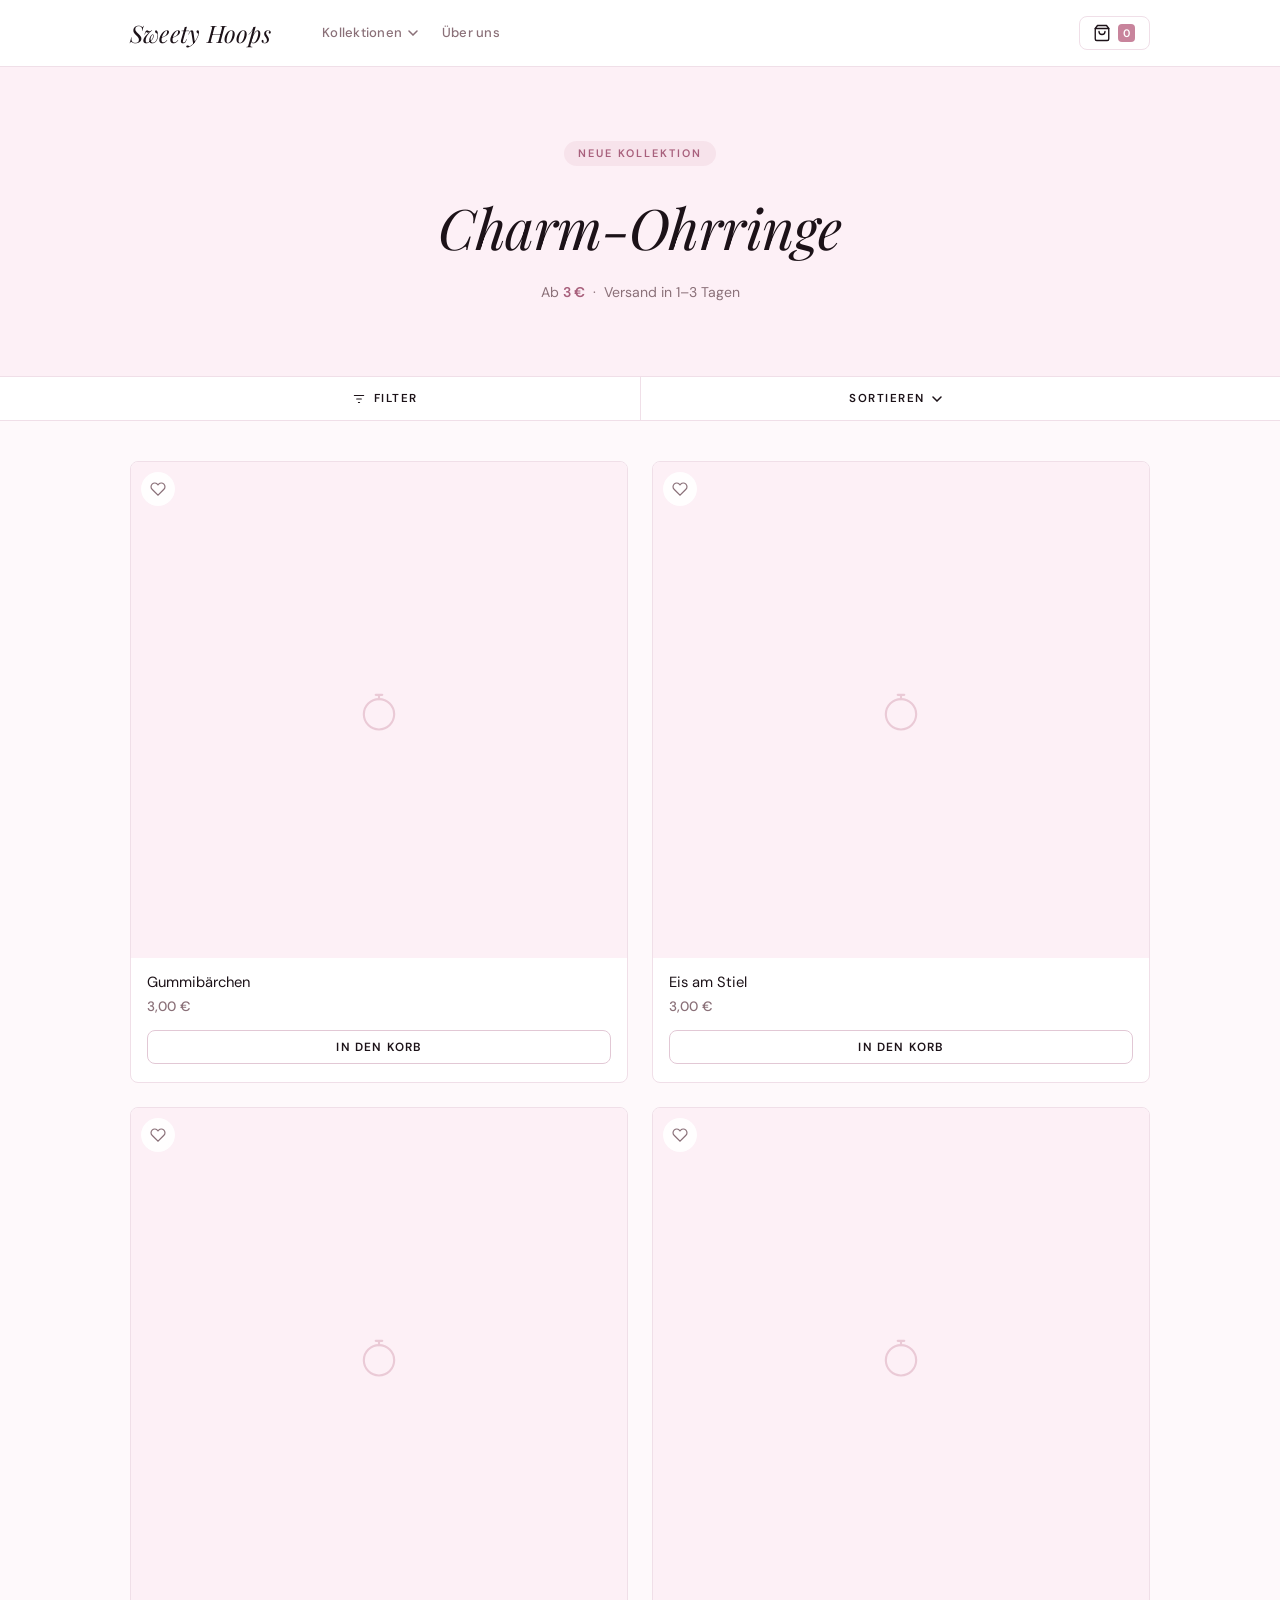
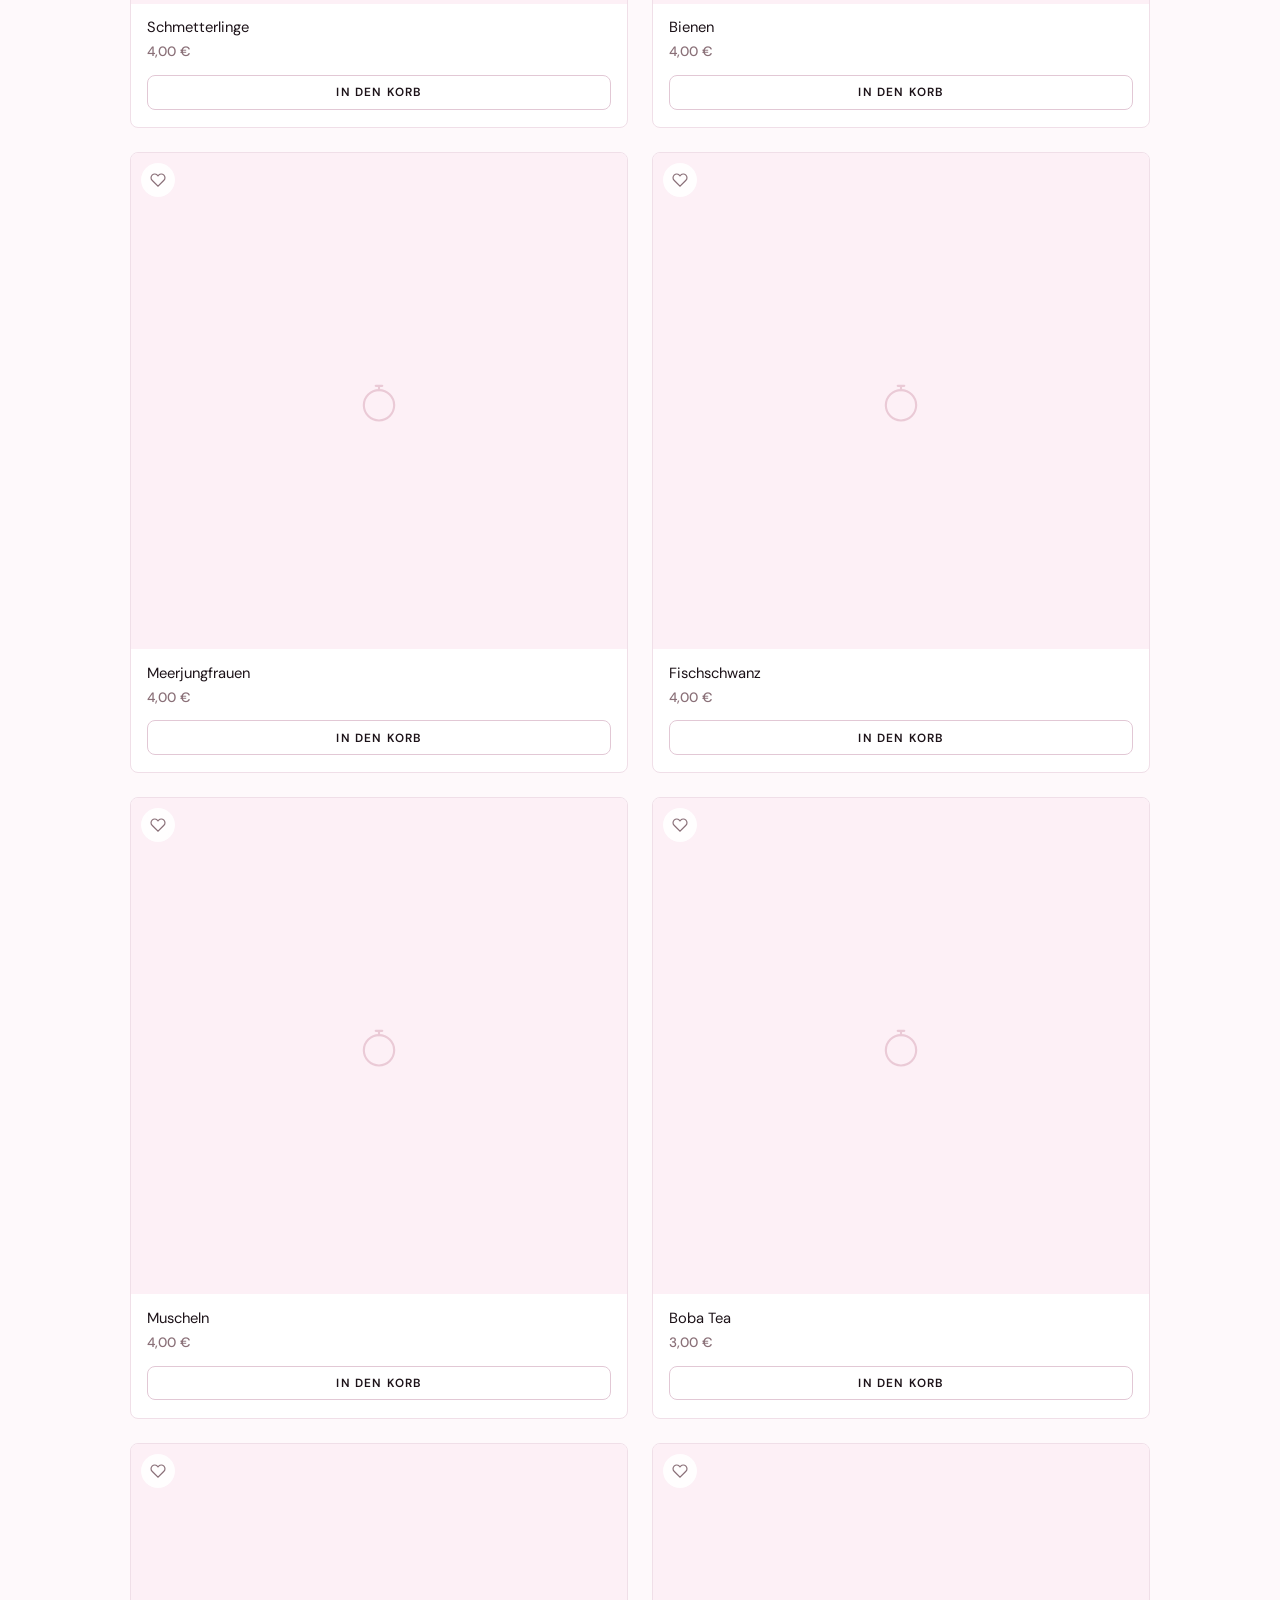
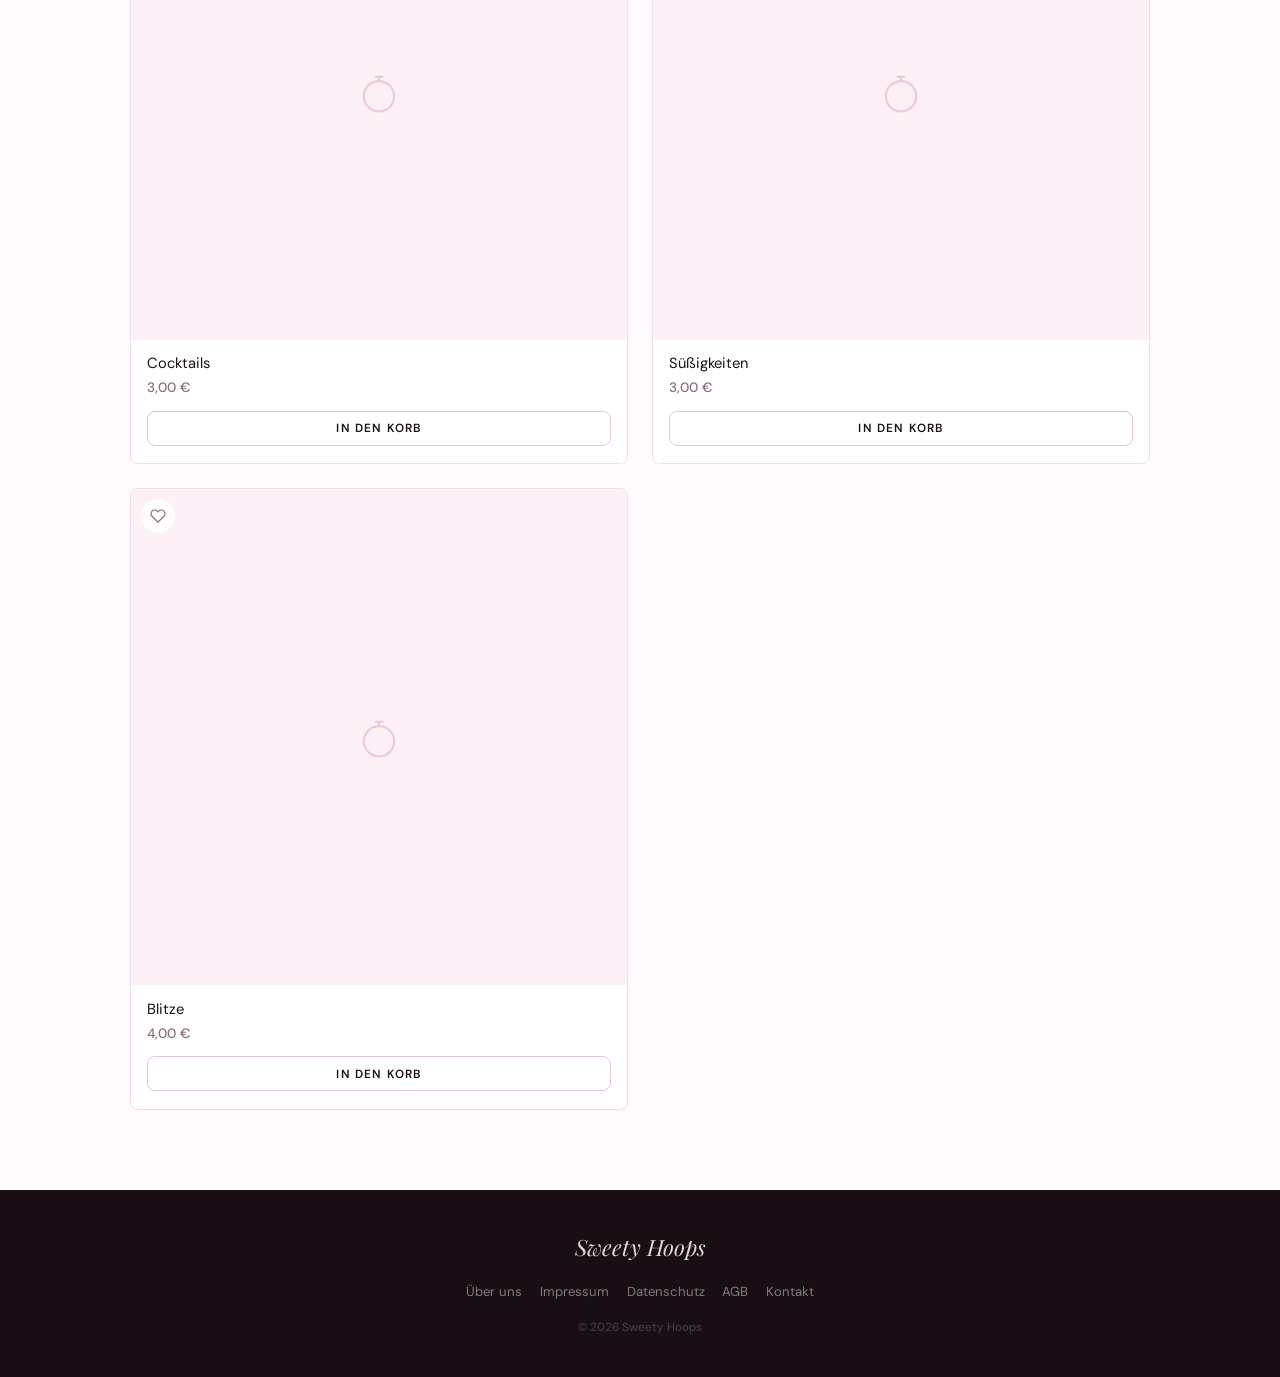
==== commit 2bba6b16: "Redesign product layout: 2-column grid, professional filter toolbar - Replace filter pill bar with F" ====
--- a/index.html
+++ b/index.html
@@ -42,7 +42,7 @@
       </ul>
 
       <button class="snipcart-checkout nav-cart" aria-label="Warenkorb">
-        <svg xmlns="http://www.w3.org/2000/svg" width="20" height="20" viewBox="0 0 24 24" fill="none" stroke="currentColor" stroke-width="1.8" stroke-linecap="round" stroke-linejoin="round"><path d="M6 2 3 6v14a2 2 0 0 0 2 2h14a2 2 0 0 0 2-2V6l-3-4z"/><line x1="3" y1="6" x2="21" y2="6"/><path d="M16 10a4 4 0 0 1-8 0"/></svg>
+        <svg xmlns="http://www.w3.org/2000/svg" width="18" height="18" viewBox="0 0 24 24" fill="none" stroke="currentColor" stroke-width="1.8" stroke-linecap="round" stroke-linejoin="round"><path d="M6 2 3 6v14a2 2 0 0 0 2 2h14a2 2 0 0 0 2-2V6l-3-4z"/><line x1="3" y1="6" x2="21" y2="6"/><path d="M16 10a4 4 0 0 1-8 0"/></svg>
         <span class="cart-badge snipcart-items-count"></span>
       </button>
     </nav>
@@ -57,28 +57,45 @@
     </div>
   </section>
 
-  <!-- ── FILTER ── -->
+  <!-- ── FILTER TOOLBAR ── -->
   <section class="filter-bar">
+    <div class="filter-toolbar">
+      <button class="toolbar-btn" id="filterToggle" aria-expanded="false">
+        <svg width="14" height="14" viewBox="0 0 24 24" fill="none" stroke="currentColor" stroke-width="1.8" stroke-linecap="round"><line x1="4" y1="6" x2="20" y2="6"/><line x1="8" y1="12" x2="16" y2="12"/><line x1="11" y1="18" x2="13" y2="18"/></svg>
+        Filter
+      </button>
+      <button class="toolbar-btn" id="sortToggle">
+        Sortieren
+        <svg width="10" height="6" viewBox="0 0 10 6" fill="none"><path d="M1 1l4 4 4-4" stroke="currentColor" stroke-width="1.5" stroke-linecap="round"/></svg>
+      </button>
+    </div>
+  </section>
+
+  <!-- ── FILTER PANEL ── -->
+  <div class="filter-panel" id="filterPanel" aria-hidden="true">
     <div class="container">
-      <div class="filter-pills">
-        <button class="pill pill--active" data-filter="all">Alle</button>
-        <button class="pill" data-filter="gummibärchen">Gummibärchen</button>
-        <button class="pill" data-filter="eis">Eis</button>
-        <button class="pill" data-filter="insekten">Insekten</button>
-        <button class="pill" data-filter="meerestiere">Meerestiere</button>
-        <button class="pill" data-filter="drinks">Drinks</button>
-        <button class="pill" data-filter="suesses">Süßes</button>
-        <button class="pill" data-filter="blitze">Blitze</button>
+      <div class="filter-panel-inner">
+        <span class="filter-group-label">Kategorie</span>
+        <div class="filter-pills">
+          <button class="pill pill--active" data-filter="all">Alle</button>
+          <button class="pill" data-filter="gummibärchen">Gummibärchen</button>
+          <button class="pill" data-filter="eis">Eis</button>
+          <button class="pill" data-filter="insekten">Insekten</button>
+          <button class="pill" data-filter="meerestiere">Meerestiere</button>
+          <button class="pill" data-filter="drinks">Drinks</button>
+          <button class="pill" data-filter="suesses">Süßes</button>
+          <button class="pill" data-filter="blitze">Blitze</button>
+        </div>
       </div>
     </div>
-  </section>
+  </div>
 
   <!-- ── SHOP ── -->
   <main id="shop" class="shop">
     <div class="container">
       <div class="product-grid">
 
-        <!-- GUMMIBÄRCHEN – Plastik 3 € -->
+        <!-- GUMMIBÄRCHEN -->
         <article class="product-card" data-category="gummibärchen" id="cat-gummibärchen">
           <div class="product-image-wrap">
             <img src="images/gummibärchen.jpg" alt="Gummibärchen Ohrringe"
@@ -86,26 +103,25 @@
             <div class="product-placeholder">
               <svg viewBox="0 0 48 48" fill="none" xmlns="http://www.w3.org/2000/svg"><circle cx="24" cy="28" r="14" stroke="currentColor" stroke-width="2"/><path d="M24 14v-4M21 10h6" stroke="currentColor" stroke-width="2" stroke-linecap="round"/></svg>
             </div>
-            <span class="product-badge badge--plastic">Plastik</span>
+            <button class="wishlist-btn" aria-label="Zur Wunschliste">
+              <svg width="16" height="16" viewBox="0 0 24 24" fill="none" stroke="currentColor" stroke-width="1.8"><path d="M20.84 4.61a5.5 5.5 0 0 0-7.78 0L12 5.67l-1.06-1.06a5.5 5.5 0 0 0-7.78 7.78l1.06 1.06L12 21.23l7.78-7.78 1.06-1.06a5.5 5.5 0 0 0 0-7.78z"/></svg>
+            </button>
           </div>
           <div class="product-info">
             <h3 class="product-name">Gummibärchen</h3>
-            <p class="product-desc">Farbenfrohe Gummibärchen-Charms aus Kunstharz.</p>
-            <div class="product-footer">
-              <span class="product-price">3,00 €</span>
-              <button class="snipcart-add-item btn-add"
-                data-item-id="gummibärchen-ohrringe"
-                data-item-name="Gummibärchen Ohrringe"
-                data-item-price="3.00"
-                data-item-url="https://mateo-pixel-source.github.io/sweety-hoops/"
-                data-item-description="Farbenfrohe Gummibärchen-Charms aus Kunstharz"
-                data-item-image="https://mateo-pixel-source.github.io/sweety-hoops/images/gummibärchen.jpg"
-                data-item-max-quantity="20">In den Korb</button>
-            </div>
-          </div>
-        </article>
-
-        <!-- EIS – Plastik 3 € -->
+            <p class="product-price">3,00 €</p>
+            <button class="snipcart-add-item btn-add"
+              data-item-id="gummibärchen-ohrringe"
+              data-item-name="Gummibärchen Ohrringe"
+              data-item-price="3.00"
+              data-item-url="https://mateo-pixel-source.github.io/sweety-hoops/"
+              data-item-description="Farbenfrohe Gummibärchen-Charms aus Kunstharz"
+              data-item-image="https://mateo-pixel-source.github.io/sweety-hoops/images/gummibärchen.jpg"
+              data-item-max-quantity="20">In den Korb</button>
+          </div>
+        </article>
+
+        <!-- EIS -->
         <article class="product-card" data-category="eis" id="cat-eis">
           <div class="product-image-wrap">
             <img src="images/eis.jpg" alt="Eis am Stiel Ohrringe"
@@ -113,26 +129,25 @@
             <div class="product-placeholder">
               <svg viewBox="0 0 48 48" fill="none" xmlns="http://www.w3.org/2000/svg"><circle cx="24" cy="28" r="14" stroke="currentColor" stroke-width="2"/><path d="M24 14v-4M21 10h6" stroke="currentColor" stroke-width="2" stroke-linecap="round"/></svg>
             </div>
-            <span class="product-badge badge--plastic">Plastik</span>
+            <button class="wishlist-btn" aria-label="Zur Wunschliste">
+              <svg width="16" height="16" viewBox="0 0 24 24" fill="none" stroke="currentColor" stroke-width="1.8"><path d="M20.84 4.61a5.5 5.5 0 0 0-7.78 0L12 5.67l-1.06-1.06a5.5 5.5 0 0 0-7.78 7.78l1.06 1.06L12 21.23l7.78-7.78 1.06-1.06a5.5 5.5 0 0 0 0-7.78z"/></svg>
+            </button>
           </div>
           <div class="product-info">
             <h3 class="product-name">Eis am Stiel</h3>
-            <p class="product-desc">Farbige Popsicle-Hänger aus Kunstharz.</p>
-            <div class="product-footer">
-              <span class="product-price">3,00 €</span>
-              <button class="snipcart-add-item btn-add"
-                data-item-id="eis-ohrringe"
-                data-item-name="Eis am Stiel Ohrringe"
-                data-item-price="3.00"
-                data-item-url="https://mateo-pixel-source.github.io/sweety-hoops/"
-                data-item-description="Farbige Popsicle-Hänger aus Kunstharz"
-                data-item-image="https://mateo-pixel-source.github.io/sweety-hoops/images/eis.jpg"
-                data-item-max-quantity="20">In den Korb</button>
-            </div>
-          </div>
-        </article>
-
-        <!-- SCHMETTERLING – Metall 4 € -->
+            <p class="product-price">3,00 €</p>
+            <button class="snipcart-add-item btn-add"
+              data-item-id="eis-ohrringe"
+              data-item-name="Eis am Stiel Ohrringe"
+              data-item-price="3.00"
+              data-item-url="https://mateo-pixel-source.github.io/sweety-hoops/"
+              data-item-description="Farbige Popsicle-Hänger aus Kunstharz"
+              data-item-image="https://mateo-pixel-source.github.io/sweety-hoops/images/eis.jpg"
+              data-item-max-quantity="20">In den Korb</button>
+          </div>
+        </article>
+
+        <!-- SCHMETTERLINGE -->
         <article class="product-card" data-category="insekten" id="cat-insekten">
           <div class="product-image-wrap">
             <img src="images/schmetterlinge.jpg" alt="Schmetterling Ohrringe"
@@ -140,26 +155,25 @@
             <div class="product-placeholder">
               <svg viewBox="0 0 48 48" fill="none" xmlns="http://www.w3.org/2000/svg"><circle cx="24" cy="28" r="14" stroke="currentColor" stroke-width="2"/><path d="M24 14v-4M21 10h6" stroke="currentColor" stroke-width="2" stroke-linecap="round"/></svg>
             </div>
-            <span class="product-badge badge--metal">Metall</span>
+            <button class="wishlist-btn" aria-label="Zur Wunschliste">
+              <svg width="16" height="16" viewBox="0 0 24 24" fill="none" stroke="currentColor" stroke-width="1.8"><path d="M20.84 4.61a5.5 5.5 0 0 0-7.78 0L12 5.67l-1.06-1.06a5.5 5.5 0 0 0-7.78 7.78l1.06 1.06L12 21.23l7.78-7.78 1.06-1.06a5.5 5.5 0 0 0 0-7.78z"/></svg>
+            </button>
           </div>
           <div class="product-info">
             <h3 class="product-name">Schmetterlinge</h3>
-            <p class="product-desc">Emaille-Schmetterlinge mit Goldfassung.</p>
-            <div class="product-footer">
-              <span class="product-price">4,00 €</span>
-              <button class="snipcart-add-item btn-add"
-                data-item-id="schmetterling-ohrringe"
-                data-item-name="Schmetterling Ohrringe"
-                data-item-price="4.00"
-                data-item-url="https://mateo-pixel-source.github.io/sweety-hoops/"
-                data-item-description="Emaille-Schmetterlinge mit Goldfassung"
-                data-item-image="https://mateo-pixel-source.github.io/sweety-hoops/images/schmetterlinge.jpg"
-                data-item-max-quantity="15">In den Korb</button>
-            </div>
-          </div>
-        </article>
-
-        <!-- BIENE – Metall 4 € -->
+            <p class="product-price">4,00 €</p>
+            <button class="snipcart-add-item btn-add"
+              data-item-id="schmetterling-ohrringe"
+              data-item-name="Schmetterling Ohrringe"
+              data-item-price="4.00"
+              data-item-url="https://mateo-pixel-source.github.io/sweety-hoops/"
+              data-item-description="Emaille-Schmetterlinge mit Goldfassung"
+              data-item-image="https://mateo-pixel-source.github.io/sweety-hoops/images/schmetterlinge.jpg"
+              data-item-max-quantity="15">In den Korb</button>
+          </div>
+        </article>
+
+        <!-- BIENEN -->
         <article class="product-card" data-category="insekten">
           <div class="product-image-wrap">
             <img src="images/bienen.jpg" alt="Bienen Ohrringe"
@@ -167,26 +181,25 @@
             <div class="product-placeholder">
               <svg viewBox="0 0 48 48" fill="none" xmlns="http://www.w3.org/2000/svg"><circle cx="24" cy="28" r="14" stroke="currentColor" stroke-width="2"/><path d="M24 14v-4M21 10h6" stroke="currentColor" stroke-width="2" stroke-linecap="round"/></svg>
             </div>
-            <span class="product-badge badge--metal">Metall</span>
+            <button class="wishlist-btn" aria-label="Zur Wunschliste">
+              <svg width="16" height="16" viewBox="0 0 24 24" fill="none" stroke="currentColor" stroke-width="1.8"><path d="M20.84 4.61a5.5 5.5 0 0 0-7.78 0L12 5.67l-1.06-1.06a5.5 5.5 0 0 0-7.78 7.78l1.06 1.06L12 21.23l7.78-7.78 1.06-1.06a5.5 5.5 0 0 0 0-7.78z"/></svg>
+            </button>
           </div>
           <div class="product-info">
             <h3 class="product-name">Bienen</h3>
-            <p class="product-desc">Goldfarben gefasste Emaille-Bienen.</p>
-            <div class="product-footer">
-              <span class="product-price">4,00 €</span>
-              <button class="snipcart-add-item btn-add"
-                data-item-id="bienen-ohrringe"
-                data-item-name="Bienen Ohrringe"
-                data-item-price="4.00"
-                data-item-url="https://mateo-pixel-source.github.io/sweety-hoops/"
-                data-item-description="Goldfarben gefasste Emaille-Bienen"
-                data-item-image="https://mateo-pixel-source.github.io/sweety-hoops/images/bienen.jpg"
-                data-item-max-quantity="15">In den Korb</button>
-            </div>
-          </div>
-        </article>
-
-        <!-- MEERJUNGFRAU – Metall 4 € -->
+            <p class="product-price">4,00 €</p>
+            <button class="snipcart-add-item btn-add"
+              data-item-id="bienen-ohrringe"
+              data-item-name="Bienen Ohrringe"
+              data-item-price="4.00"
+              data-item-url="https://mateo-pixel-source.github.io/sweety-hoops/"
+              data-item-description="Goldfarben gefasste Emaille-Bienen"
+              data-item-image="https://mateo-pixel-source.github.io/sweety-hoops/images/bienen.jpg"
+              data-item-max-quantity="15">In den Korb</button>
+          </div>
+        </article>
+
+        <!-- MEERJUNGFRAUEN -->
         <article class="product-card" data-category="meerestiere" id="cat-meerestiere">
           <div class="product-image-wrap">
             <img src="images/meerjungfrau.jpg" alt="Meerjungfrau Ohrringe"
@@ -194,26 +207,25 @@
             <div class="product-placeholder">
               <svg viewBox="0 0 48 48" fill="none" xmlns="http://www.w3.org/2000/svg"><circle cx="24" cy="28" r="14" stroke="currentColor" stroke-width="2"/><path d="M24 14v-4M21 10h6" stroke="currentColor" stroke-width="2" stroke-linecap="round"/></svg>
             </div>
-            <span class="product-badge badge--metal">Metall</span>
+            <button class="wishlist-btn" aria-label="Zur Wunschliste">
+              <svg width="16" height="16" viewBox="0 0 24 24" fill="none" stroke="currentColor" stroke-width="1.8"><path d="M20.84 4.61a5.5 5.5 0 0 0-7.78 0L12 5.67l-1.06-1.06a5.5 5.5 0 0 0-7.78 7.78l1.06 1.06L12 21.23l7.78-7.78 1.06-1.06a5.5 5.5 0 0 0 0-7.78z"/></svg>
+            </button>
           </div>
           <div class="product-info">
             <h3 class="product-name">Meerjungfrauen</h3>
-            <p class="product-desc">Emaille-Meerjungfrauen in verschiedenen Farben.</p>
-            <div class="product-footer">
-              <span class="product-price">4,00 €</span>
-              <button class="snipcart-add-item btn-add"
-                data-item-id="meerjungfrau-ohrringe"
-                data-item-name="Meerjungfrau Ohrringe"
-                data-item-price="4.00"
-                data-item-url="https://mateo-pixel-source.github.io/sweety-hoops/"
-                data-item-description="Emaille-Meerjungfrauen in verschiedenen Farben"
-                data-item-image="https://mateo-pixel-source.github.io/sweety-hoops/images/meerjungfrau.jpg"
-                data-item-max-quantity="12">In den Korb</button>
-            </div>
-          </div>
-        </article>
-
-        <!-- FISCHSCHWANZ – Metall 4 € -->
+            <p class="product-price">4,00 €</p>
+            <button class="snipcart-add-item btn-add"
+              data-item-id="meerjungfrau-ohrringe"
+              data-item-name="Meerjungfrau Ohrringe"
+              data-item-price="4.00"
+              data-item-url="https://mateo-pixel-source.github.io/sweety-hoops/"
+              data-item-description="Emaille-Meerjungfrauen in verschiedenen Farben"
+              data-item-image="https://mateo-pixel-source.github.io/sweety-hoops/images/meerjungfrau.jpg"
+              data-item-max-quantity="12">In den Korb</button>
+          </div>
+        </article>
+
+        <!-- FISCHSCHWANZ -->
         <article class="product-card" data-category="meerestiere">
           <div class="product-image-wrap">
             <img src="images/fischschwanz.jpg" alt="Fischschwanz Ohrringe"
@@ -221,26 +233,25 @@
             <div class="product-placeholder">
               <svg viewBox="0 0 48 48" fill="none" xmlns="http://www.w3.org/2000/svg"><circle cx="24" cy="28" r="14" stroke="currentColor" stroke-width="2"/><path d="M24 14v-4M21 10h6" stroke="currentColor" stroke-width="2" stroke-linecap="round"/></svg>
             </div>
-            <span class="product-badge badge--metal">Metall</span>
+            <button class="wishlist-btn" aria-label="Zur Wunschliste">
+              <svg width="16" height="16" viewBox="0 0 24 24" fill="none" stroke="currentColor" stroke-width="1.8"><path d="M20.84 4.61a5.5 5.5 0 0 0-7.78 0L12 5.67l-1.06-1.06a5.5 5.5 0 0 0-7.78 7.78l1.06 1.06L12 21.23l7.78-7.78 1.06-1.06a5.5 5.5 0 0 0 0-7.78z"/></svg>
+            </button>
           </div>
           <div class="product-info">
             <h3 class="product-name">Fischschwanz</h3>
-            <p class="product-desc">Fein detaillierte Meerjungfrauen-Schwänze.</p>
-            <div class="product-footer">
-              <span class="product-price">4,00 €</span>
-              <button class="snipcart-add-item btn-add"
-                data-item-id="fischschwanz-ohrringe"
-                data-item-name="Fischschwanz Ohrringe"
-                data-item-price="4.00"
-                data-item-url="https://mateo-pixel-source.github.io/sweety-hoops/"
-                data-item-description="Fein detaillierte Meerjungfrauen-Schwänze"
-                data-item-image="https://mateo-pixel-source.github.io/sweety-hoops/images/fischschwanz.jpg"
-                data-item-max-quantity="12">In den Korb</button>
-            </div>
-          </div>
-        </article>
-
-        <!-- MUSCHELN – Metall 4 € -->
+            <p class="product-price">4,00 €</p>
+            <button class="snipcart-add-item btn-add"
+              data-item-id="fischschwanz-ohrringe"
+              data-item-name="Fischschwanz Ohrringe"
+              data-item-price="4.00"
+              data-item-url="https://mateo-pixel-source.github.io/sweety-hoops/"
+              data-item-description="Fein detaillierte Meerjungfrauen-Schwänze"
+              data-item-image="https://mateo-pixel-source.github.io/sweety-hoops/images/fischschwanz.jpg"
+              data-item-max-quantity="12">In den Korb</button>
+          </div>
+        </article>
+
+        <!-- MUSCHELN -->
         <article class="product-card" data-category="meerestiere">
           <div class="product-image-wrap">
             <img src="images/muscheln.jpg" alt="Muschel Ohrringe"
@@ -248,26 +259,25 @@
             <div class="product-placeholder">
               <svg viewBox="0 0 48 48" fill="none" xmlns="http://www.w3.org/2000/svg"><circle cx="24" cy="28" r="14" stroke="currentColor" stroke-width="2"/><path d="M24 14v-4M21 10h6" stroke="currentColor" stroke-width="2" stroke-linecap="round"/></svg>
             </div>
-            <span class="product-badge badge--metal">Metall</span>
+            <button class="wishlist-btn" aria-label="Zur Wunschliste">
+              <svg width="16" height="16" viewBox="0 0 24 24" fill="none" stroke="currentColor" stroke-width="1.8"><path d="M20.84 4.61a5.5 5.5 0 0 0-7.78 0L12 5.67l-1.06-1.06a5.5 5.5 0 0 0-7.78 7.78l1.06 1.06L12 21.23l7.78-7.78 1.06-1.06a5.5 5.5 0 0 0 0-7.78z"/></svg>
+            </button>
           </div>
           <div class="product-info">
             <h3 class="product-name">Muscheln</h3>
-            <p class="product-desc">Muschelcharms mit feinem Perlendetail.</p>
-            <div class="product-footer">
-              <span class="product-price">4,00 €</span>
-              <button class="snipcart-add-item btn-add"
-                data-item-id="muschel-ohrringe"
-                data-item-name="Muschel Ohrringe"
-                data-item-price="4.00"
-                data-item-url="https://mateo-pixel-source.github.io/sweety-hoops/"
-                data-item-description="Muschelcharms mit feinem Perlendetail"
-                data-item-image="https://mateo-pixel-source.github.io/sweety-hoops/images/muscheln.jpg"
-                data-item-max-quantity="12">In den Korb</button>
-            </div>
-          </div>
-        </article>
-
-        <!-- BOBA TEA – Plastik 3 € -->
+            <p class="product-price">4,00 €</p>
+            <button class="snipcart-add-item btn-add"
+              data-item-id="muschel-ohrringe"
+              data-item-name="Muschel Ohrringe"
+              data-item-price="4.00"
+              data-item-url="https://mateo-pixel-source.github.io/sweety-hoops/"
+              data-item-description="Muschelcharms mit feinem Perlendetail"
+              data-item-image="https://mateo-pixel-source.github.io/sweety-hoops/images/muscheln.jpg"
+              data-item-max-quantity="12">In den Korb</button>
+          </div>
+        </article>
+
+        <!-- BOBA TEA -->
         <article class="product-card" data-category="drinks" id="cat-drinks">
           <div class="product-image-wrap">
             <img src="images/boba.jpg" alt="Boba Tea Ohrringe"
@@ -275,26 +285,25 @@
             <div class="product-placeholder">
               <svg viewBox="0 0 48 48" fill="none" xmlns="http://www.w3.org/2000/svg"><circle cx="24" cy="28" r="14" stroke="currentColor" stroke-width="2"/><path d="M24 14v-4M21 10h6" stroke="currentColor" stroke-width="2" stroke-linecap="round"/></svg>
             </div>
-            <span class="product-badge badge--plastic">Plastik</span>
+            <button class="wishlist-btn" aria-label="Zur Wunschliste">
+              <svg width="16" height="16" viewBox="0 0 24 24" fill="none" stroke="currentColor" stroke-width="1.8"><path d="M20.84 4.61a5.5 5.5 0 0 0-7.78 0L12 5.67l-1.06-1.06a5.5 5.5 0 0 0-7.78 7.78l1.06 1.06L12 21.23l7.78-7.78 1.06-1.06a5.5 5.5 0 0 0 0-7.78z"/></svg>
+            </button>
           </div>
           <div class="product-info">
             <h3 class="product-name">Boba Tea</h3>
-            <p class="product-desc">Miniatur Bubble-Tea-Hänger aus Kunstharz.</p>
-            <div class="product-footer">
-              <span class="product-price">3,00 €</span>
-              <button class="snipcart-add-item btn-add"
-                data-item-id="boba-ohrringe"
-                data-item-name="Boba Tea Ohrringe"
-                data-item-price="3.00"
-                data-item-url="https://mateo-pixel-source.github.io/sweety-hoops/"
-                data-item-description="Miniatur Bubble-Tea-Hänger aus Kunstharz"
-                data-item-image="https://mateo-pixel-source.github.io/sweety-hoops/images/boba.jpg"
-                data-item-max-quantity="20">In den Korb</button>
-            </div>
-          </div>
-        </article>
-
-        <!-- COCKTAILS – Plastik 3 € -->
+            <p class="product-price">3,00 €</p>
+            <button class="snipcart-add-item btn-add"
+              data-item-id="boba-ohrringe"
+              data-item-name="Boba Tea Ohrringe"
+              data-item-price="3.00"
+              data-item-url="https://mateo-pixel-source.github.io/sweety-hoops/"
+              data-item-description="Miniatur Bubble-Tea-Hänger aus Kunstharz"
+              data-item-image="https://mateo-pixel-source.github.io/sweety-hoops/images/boba.jpg"
+              data-item-max-quantity="20">In den Korb</button>
+          </div>
+        </article>
+
+        <!-- COCKTAILS -->
         <article class="product-card" data-category="drinks">
           <div class="product-image-wrap">
             <img src="images/cocktails.jpg" alt="Cocktail Ohrringe"
@@ -302,26 +311,25 @@
             <div class="product-placeholder">
               <svg viewBox="0 0 48 48" fill="none" xmlns="http://www.w3.org/2000/svg"><circle cx="24" cy="28" r="14" stroke="currentColor" stroke-width="2"/><path d="M24 14v-4M21 10h6" stroke="currentColor" stroke-width="2" stroke-linecap="round"/></svg>
             </div>
-            <span class="product-badge badge--plastic">Plastik</span>
+            <button class="wishlist-btn" aria-label="Zur Wunschliste">
+              <svg width="16" height="16" viewBox="0 0 24 24" fill="none" stroke="currentColor" stroke-width="1.8"><path d="M20.84 4.61a5.5 5.5 0 0 0-7.78 0L12 5.67l-1.06-1.06a5.5 5.5 0 0 0-7.78 7.78l1.06 1.06L12 21.23l7.78-7.78 1.06-1.06a5.5 5.5 0 0 0 0-7.78z"/></svg>
+            </button>
           </div>
           <div class="product-info">
             <h3 class="product-name">Cocktails</h3>
-            <p class="product-desc">Miniatur-Cocktailgläser als Hänger.</p>
-            <div class="product-footer">
-              <span class="product-price">3,00 €</span>
-              <button class="snipcart-add-item btn-add"
-                data-item-id="cocktail-ohrringe"
-                data-item-name="Cocktail Ohrringe"
-                data-item-price="3.00"
-                data-item-url="https://mateo-pixel-source.github.io/sweety-hoops/"
-                data-item-description="Miniatur-Cocktailgläser als Hänger"
-                data-item-image="https://mateo-pixel-source.github.io/sweety-hoops/images/cocktails.jpg"
-                data-item-max-quantity="20">In den Korb</button>
-            </div>
-          </div>
-        </article>
-
-        <!-- SÜSSIGKEITEN – Plastik 3 € -->
+            <p class="product-price">3,00 €</p>
+            <button class="snipcart-add-item btn-add"
+              data-item-id="cocktail-ohrringe"
+              data-item-name="Cocktail Ohrringe"
+              data-item-price="3.00"
+              data-item-url="https://mateo-pixel-source.github.io/sweety-hoops/"
+              data-item-description="Miniatur-Cocktailgläser als Hänger"
+              data-item-image="https://mateo-pixel-source.github.io/sweety-hoops/images/cocktails.jpg"
+              data-item-max-quantity="20">In den Korb</button>
+          </div>
+        </article>
+
+        <!-- SÜSSIGKEITEN -->
         <article class="product-card" data-category="suesses" id="cat-suesses">
           <div class="product-image-wrap">
             <img src="images/süssigkeiten.jpg" alt="Süßigkeiten Ohrringe"
@@ -329,26 +337,25 @@
             <div class="product-placeholder">
               <svg viewBox="0 0 48 48" fill="none" xmlns="http://www.w3.org/2000/svg"><circle cx="24" cy="28" r="14" stroke="currentColor" stroke-width="2"/><path d="M24 14v-4M21 10h6" stroke="currentColor" stroke-width="2" stroke-linecap="round"/></svg>
             </div>
-            <span class="product-badge badge--plastic">Plastik</span>
+            <button class="wishlist-btn" aria-label="Zur Wunschliste">
+              <svg width="16" height="16" viewBox="0 0 24 24" fill="none" stroke="currentColor" stroke-width="1.8"><path d="M20.84 4.61a5.5 5.5 0 0 0-7.78 0L12 5.67l-1.06-1.06a5.5 5.5 0 0 0-7.78 7.78l1.06 1.06L12 21.23l7.78-7.78 1.06-1.06a5.5 5.5 0 0 0 0-7.78z"/></svg>
+            </button>
           </div>
           <div class="product-info">
             <h3 class="product-name">Süßigkeiten</h3>
-            <p class="product-desc">Farbige Bonbon-Charms aus Kunstharz.</p>
-            <div class="product-footer">
-              <span class="product-price">3,00 €</span>
-              <button class="snipcart-add-item btn-add"
-                data-item-id="süssigkeiten-ohrringe"
-                data-item-name="Süßigkeiten Ohrringe"
-                data-item-price="3.00"
-                data-item-url="https://mateo-pixel-source.github.io/sweety-hoops/"
-                data-item-description="Farbige Bonbon-Charms aus Kunstharz"
-                data-item-image="https://mateo-pixel-source.github.io/sweety-hoops/images/süssigkeiten.jpg"
-                data-item-max-quantity="20">In den Korb</button>
-            </div>
-          </div>
-        </article>
-
-        <!-- BLITZE – Metall 4 € -->
+            <p class="product-price">3,00 €</p>
+            <button class="snipcart-add-item btn-add"
+              data-item-id="süssigkeiten-ohrringe"
+              data-item-name="Süßigkeiten Ohrringe"
+              data-item-price="3.00"
+              data-item-url="https://mateo-pixel-source.github.io/sweety-hoops/"
+              data-item-description="Farbige Bonbon-Charms aus Kunstharz"
+              data-item-image="https://mateo-pixel-source.github.io/sweety-hoops/images/süssigkeiten.jpg"
+              data-item-max-quantity="20">In den Korb</button>
+          </div>
+        </article>
+
+        <!-- BLITZE -->
         <article class="product-card" data-category="blitze" id="cat-blitze">
           <div class="product-image-wrap">
             <img src="images/blitze.jpg" alt="Blitz Ohrringe"
@@ -356,22 +363,21 @@
             <div class="product-placeholder">
               <svg viewBox="0 0 48 48" fill="none" xmlns="http://www.w3.org/2000/svg"><circle cx="24" cy="28" r="14" stroke="currentColor" stroke-width="2"/><path d="M24 14v-4M21 10h6" stroke="currentColor" stroke-width="2" stroke-linecap="round"/></svg>
             </div>
-            <span class="product-badge badge--metal">Metall</span>
+            <button class="wishlist-btn" aria-label="Zur Wunschliste">
+              <svg width="16" height="16" viewBox="0 0 24 24" fill="none" stroke="currentColor" stroke-width="1.8"><path d="M20.84 4.61a5.5 5.5 0 0 0-7.78 0L12 5.67l-1.06-1.06a5.5 5.5 0 0 0-7.78 7.78l1.06 1.06L12 21.23l7.78-7.78 1.06-1.06a5.5 5.5 0 0 0 0-7.78z"/></svg>
+            </button>
           </div>
           <div class="product-info">
             <h3 class="product-name">Blitze</h3>
-            <p class="product-desc">Regenbogen-Emaille-Blitze mit Goldfassung.</p>
-            <div class="product-footer">
-              <span class="product-price">4,00 €</span>
-              <button class="snipcart-add-item btn-add"
-                data-item-id="blitz-ohrringe"
-                data-item-name="Blitz Ohrringe"
-                data-item-price="4.00"
-                data-item-url="https://mateo-pixel-source.github.io/sweety-hoops/"
-                data-item-description="Regenbogen-Emaille-Blitze mit Goldfassung"
-                data-item-image="https://mateo-pixel-source.github.io/sweety-hoops/images/blitze.jpg"
-                data-item-max-quantity="15">In den Korb</button>
-            </div>
+            <p class="product-price">4,00 €</p>
+            <button class="snipcart-add-item btn-add"
+              data-item-id="blitz-ohrringe"
+              data-item-name="Blitz Ohrringe"
+              data-item-price="4.00"
+              data-item-url="https://mateo-pixel-source.github.io/sweety-hoops/"
+              data-item-description="Regenbogen-Emaille-Blitze mit Goldfassung"
+              data-item-image="https://mateo-pixel-source.github.io/sweety-hoops/images/blitze.jpg"
+              data-item-max-quantity="15">In den Korb</button>
           </div>
         </article>
 
@@ -403,7 +409,16 @@
   <script async src="https://cdn.snipcart.com/themes/v3.3.3/default/snipcart.js"></script>
 
   <script>
-    // Filter
+    // Filter panel toggle
+    const filterToggle = document.getElementById('filterToggle');
+    const filterPanel  = document.getElementById('filterPanel');
+    filterToggle?.addEventListener('click', () => {
+      const open = filterPanel.classList.toggle('filter-panel--open');
+      filterToggle.setAttribute('aria-expanded', String(open));
+      filterToggle.classList.toggle('active', open);
+    });
+
+    // Category filter pills
     const pills = document.querySelectorAll('.pill');
     const cards = document.querySelectorAll('.product-card');
     pills.forEach(pill => {
@@ -417,9 +432,17 @@
       });
     });
 
+    // Wishlist toggle (UI only)
+    document.querySelectorAll('.wishlist-btn').forEach(btn => {
+      btn.addEventListener('click', e => {
+        e.stopPropagation();
+        btn.classList.toggle('active');
+      });
+    });
+
     // Dropdown
     const toggle = document.querySelector('.dropdown-toggle');
-    const menu = document.querySelector('.dropdown-menu');
+    const menu   = document.querySelector('.dropdown-menu');
     toggle?.addEventListener('click', () => {
       const open = toggle.getAttribute('aria-expanded') === 'true';
       toggle.setAttribute('aria-expanded', String(!open));
@@ -436,7 +459,11 @@
         e.preventDefault();
         const filter = link.getAttribute('href').replace('#cat-', '');
         const matchPill = [...pills].find(p => p.dataset.filter === filter);
-        matchPill?.click();
+        if (matchPill) {
+          matchPill.click();
+          filterPanel.classList.add('filter-panel--open');
+          filterToggle.classList.add('active');
+        }
         document.getElementById('shop')?.scrollIntoView({ behavior: 'smooth' });
       });
     });
--- a/style.css
+++ b/style.css
@@ -1,24 +1,27 @@
 /* ─────────────────────────────────────────
-   SWEETY HOOPS – Professional Light Pink
+   SWEETY HOOPS – Redesign 2025
    ───────────────────────────────────────── */
 
 *, *::before, *::after { box-sizing: border-box; margin: 0; padding: 0; }
 
 :root {
-  --white:       #ffffff;
-  --bg:          #fdfbfc;
-  --pink:        #c8849c;
-  --pink-light:  #f7edf1;
-  --pink-dark:   #a8607c;
-  --border:      #ecdde5;
-  --text:        #1c1218;
-  --text-muted:  #7a6470;
-  --radius:      8px;
-  --shadow:      0 1px 8px rgba(120,40,70,0.07);
-  --shadow-hover:0 4px 20px rgba(120,40,70,0.13);
-  --font:        'DM Sans', system-ui, sans-serif;
-  --font-display:'Playfair Display', Georgia, serif;
-  --container:   1200px;
+  --white:        #ffffff;
+  --bg:           #fef9fb;
+  --pink:         #c8849c;
+  --pink-light:   #fdf0f6;
+  --pink-mid:     #f5dce8;
+  --pink-dark:    #a8607c;
+  --border:       #f0dfe8;
+  --border-dark:  #e2c8d5;
+  --text:         #1c1218;
+  --text-muted:   #8a7078;
+  --radius:       4px;
+  --radius-lg:    8px;
+  --shadow:       0 1px 6px rgba(120,40,70,0.06);
+  --shadow-hover: 0 4px 20px rgba(120,40,70,0.11);
+  --font:         'DM Sans', system-ui, sans-serif;
+  --font-display: 'Playfair Display', Georgia, serif;
+  --container:    1100px;
 }
 
 html { scroll-behavior: smooth; }
@@ -49,7 +52,7 @@
 .nav {
   max-width: var(--container);
   margin-inline: auto;
-  padding: 0.9rem clamp(1rem, 4vw, 2.5rem);
+  padding: 0.85rem clamp(1rem, 4vw, 2.5rem);
   display: flex;
   align-items: center;
   gap: 1rem;
@@ -57,7 +60,7 @@
 
 .nav-logo {
   font-family: var(--font-display);
-  font-size: 1.45rem;
+  font-size: 1.5rem;
   font-style: italic;
   font-weight: 400;
   color: var(--text);
@@ -78,12 +81,12 @@
 .nav-item { position: relative; }
 
 .nav-link {
-  font-size: 0.875rem;
+  font-size: 0.82rem;
   font-weight: 500;
   color: var(--text-muted);
   text-decoration: none;
   padding: 0.4rem 0.7rem;
-  border-radius: var(--radius);
+  border-radius: var(--radius-lg);
   background: none;
   border: none;
   cursor: pointer;
@@ -92,6 +95,7 @@
   align-items: center;
   gap: 0.35rem;
   transition: color 0.15s, background 0.15s;
+  letter-spacing: 0.02em;
 }
 .nav-link:hover { color: var(--text); background: var(--pink-light); }
 
@@ -103,7 +107,7 @@
   left: 0;
   background: var(--white);
   border: 1px solid var(--border);
-  border-radius: var(--radius);
+  border-radius: var(--radius-lg);
   box-shadow: var(--shadow-hover);
   min-width: 175px;
   overflow: hidden;
@@ -116,8 +120,8 @@
   align-items: center;
   gap: 0.6rem;
   padding: 0.58rem 1rem;
-  font-size: 0.855rem;
-  font-weight: 500;
+  font-size: 0.84rem;
+  font-weight: 400;
   color: var(--text);
   text-decoration: none;
   transition: background 0.12s;
@@ -145,7 +149,7 @@
   gap: 0.4rem;
   background: none;
   border: 1px solid var(--border);
-  border-radius: var(--radius);
+  border-radius: var(--radius-lg);
   padding: 0.42rem 0.85rem;
   color: var(--text);
   cursor: pointer;
@@ -163,7 +167,7 @@
   border-radius: 4px;
   min-width: 1.1rem;
   height: 1.1rem;
-  font-size: 0.7rem;
+  font-size: 0.68rem;
   font-weight: 600;
   display: inline-flex;
   align-items: center;
@@ -174,52 +178,112 @@
 
 /* ── BANNER ── */
 .banner {
-  background: linear-gradient(135deg, #e8c4d4 0%, #d4a0b8 100%);
-  padding: clamp(2rem, 5vw, 3.5rem) 1rem;
+  background: var(--pink-light);
+  border-bottom: 1px solid var(--border);
+  padding: clamp(2.5rem, 6vw, 4.5rem) 1rem;
   text-align: center;
 }
 
 .banner-tag {
   display: inline-block;
-  background: rgba(255,255,255,0.3);
-  color: #5a2840;
-  font-size: 0.7rem;
+  background: rgba(200, 132, 156, 0.12);
+  color: var(--pink-dark);
+  font-size: 0.68rem;
   font-weight: 600;
-  letter-spacing: 0.16em;
+  letter-spacing: 0.18em;
   text-transform: uppercase;
-  padding: 0.22rem 0.8rem;
-  border-radius: 4px;
-  margin-bottom: 0.9rem;
+  padding: 0.25rem 0.9rem;
+  border-radius: 20px;
+  margin-bottom: 1rem;
 }
 
 .banner-title {
   font-family: var(--font-display);
-  font-size: clamp(2rem, 5vw, 3.2rem);
+  font-size: clamp(2.2rem, 5vw, 3.5rem);
   font-style: italic;
   font-weight: 400;
-  color: #3a1828;
-  margin-bottom: 0.5rem;
+  color: var(--text);
+  margin-bottom: 0.6rem;
+  letter-spacing: -0.01em;
 }
 
 .banner-sub {
-  color: rgba(58,24,40,0.7);
-  font-size: 0.9rem;
-}
-.banner-sub strong { color: #3a1828; font-weight: 600; }
-
-/* ── FILTER ── */
+  color: var(--text-muted);
+  font-size: 0.88rem;
+}
+.banner-sub strong { color: var(--pink-dark); font-weight: 600; }
+
+/* ── FILTER TOOLBAR ── */
 .filter-bar {
   background: var(--white);
   border-bottom: 1px solid var(--border);
-  padding: 0.7rem 0;
   position: sticky;
   top: 57px;
   z-index: 100;
 }
 
+.filter-toolbar {
+  max-width: var(--container);
+  margin-inline: auto;
+  padding-inline: clamp(1rem, 4vw, 2.5rem);
+  display: grid;
+  grid-template-columns: 1fr 1fr;
+}
+
+.toolbar-btn {
+  display: flex;
+  align-items: center;
+  justify-content: center;
+  gap: 0.45rem;
+  padding: 0.9rem 1rem;
+  background: none;
+  border: none;
+  font-family: var(--font);
+  font-size: 0.72rem;
+  font-weight: 600;
+  letter-spacing: 0.13em;
+  text-transform: uppercase;
+  color: var(--text);
+  cursor: pointer;
+  transition: background 0.15s, color 0.15s;
+}
+.toolbar-btn + .toolbar-btn {
+  border-left: 1px solid var(--border);
+}
+.toolbar-btn:hover { background: var(--pink-light); }
+.toolbar-btn.active { color: var(--pink); }
+
+/* ── FILTER PANEL ── */
+.filter-panel {
+  background: var(--white);
+  border-bottom: 1px solid var(--border);
+  padding: 1.1rem 0 1.2rem;
+  display: none;
+}
+.filter-panel--open { display: block; }
+
+.filter-panel-inner {
+  display: flex;
+  align-items: center;
+  gap: 0.75rem;
+  flex-wrap: wrap;
+}
+
+.filter-group-label {
+  font-size: 0.68rem;
+  font-weight: 600;
+  letter-spacing: 0.12em;
+  text-transform: uppercase;
+  color: var(--text-muted);
+  flex-shrink: 0;
+  padding-right: 0.5rem;
+  border-right: 1px solid var(--border);
+}
+
 .filter-pills {
   display: flex;
-  gap: 0.35rem;
+  gap: 0.4rem;
+  flex-wrap: wrap;
   overflow-x: auto;
   scrollbar-width: none;
   -ms-overflow-style: none;
@@ -228,41 +292,40 @@
 
 .pill {
   flex-shrink: 0;
-  padding: 0.35rem 0.9rem;
-  border-radius: var(--radius);
-  border: 1px solid var(--border);
+  padding: 0.35rem 1rem;
+  border-radius: 20px;
+  border: 1px solid var(--border-dark);
   background: var(--white);
   color: var(--text-muted);
   font-family: var(--font);
-  font-size: 0.8rem;
-  font-weight: 500;
+  font-size: 0.79rem;
+  font-weight: 400;
   cursor: pointer;
   transition: all 0.15s;
   white-space: nowrap;
 }
-.pill:hover { border-color: var(--pink); color: var(--pink-dark); }
-.pill--active { background: var(--pink); border-color: var(--pink); color: white; }
+.pill:hover { border-color: var(--pink); color: var(--pink-dark); background: var(--pink-light); }
+.pill--active { background: var(--text); border-color: var(--text); color: white; }
 
 /* ── SHOP ── */
-.shop { padding: 2rem 0 5rem; }
-
+.shop { padding: 2.5rem 0 5rem; }
+
+/* ── PRODUCT GRID – 2 columns ── */
 .product-grid {
   display: grid;
-  grid-template-columns: repeat(auto-fill, minmax(215px, 1fr));
-  gap: 1.1rem;
-}
-
-/* ── CARD ── */
+  grid-template-columns: repeat(2, 1fr);
+  gap: 1.5rem;
+}
+
+/* ── PRODUCT CARD ── */
 .product-card {
   background: var(--white);
-  border-radius: var(--radius);
+  border-radius: var(--radius-lg);
   overflow: hidden;
   border: 1px solid var(--border);
-  box-shadow: var(--shadow);
-  transition: transform 0.2s, box-shadow 0.2s;
+  transition: box-shadow 0.2s;
 }
 .product-card:hover {
-  transform: translateY(-3px);
   box-shadow: var(--shadow-hover);
 }
 
@@ -276,6 +339,10 @@
   width: 100%; height: 100%;
   object-fit: cover;
   display: block;
+  transition: transform 0.45s ease;
+}
+.product-card:hover .product-image-wrap img {
+  transform: scale(1.04);
 }
 
 .product-placeholder {
@@ -285,65 +352,80 @@
   justify-content: center;
   color: var(--pink);
 }
-.product-placeholder svg { width: 48px; height: 48px; opacity: 0.5; }
-
-.product-badge {
+.product-placeholder svg { width: 52px; height: 52px; opacity: 0.35; }
+
+/* Wishlist button */
+.wishlist-btn {
   position: absolute;
-  top: 8px; right: 8px;
-  font-size: 0.62rem;
+  top: 10px; left: 10px;
+  width: 34px; height: 34px;
+  display: flex;
+  align-items: center;
+  justify-content: center;
+  background: rgba(255,255,255,0.88);
+  border: none;
+  border-radius: 50%;
+  cursor: pointer;
+  color: var(--text-muted);
+  transition: background 0.15s, color 0.15s, transform 0.15s;
+  z-index: 2;
+  backdrop-filter: blur(4px);
+}
+.wishlist-btn:hover {
+  background: white;
+  color: var(--pink);
+  transform: scale(1.08);
+}
+.wishlist-btn.active { color: var(--pink); }
+.wishlist-btn.active svg { fill: var(--pink); }
+
+/* Product info area */
+.product-info {
+  padding: 0.85rem 1rem 1.1rem;
+}
+
+.product-name {
+  font-size: 0.92rem;
+  font-weight: 400;
+  color: var(--text);
+  margin-bottom: 0.2rem;
+  line-height: 1.4;
+}
+
+.product-price {
+  font-size: 0.85rem;
+  font-weight: 500;
+  color: var(--text-muted);
+  margin-bottom: 0.75rem;
+}
+
+/* Hide old elements */
+.product-desc  { display: none; }
+.product-footer { display: none; }
+.product-badge  { display: none; }
+
+/* Add to cart button */
+.btn-add {
+  display: block;
+  width: 100%;
+  background: transparent;
+  color: var(--text);
+  border: 1px solid var(--border-dark);
+  border-radius: var(--radius-lg);
+  padding: 0.52rem 1rem;
+  font-family: var(--font);
+  font-size: 0.74rem;
   font-weight: 600;
-  letter-spacing: 0.05em;
+  letter-spacing: 0.1em;
   text-transform: uppercase;
-  padding: 0.18rem 0.5rem;
-  border-radius: 4px;
+  cursor: pointer;
+  transition: background 0.18s, border-color 0.18s, color 0.18s;
+}
+.btn-add:hover {
+  background: var(--pink);
+  border-color: var(--pink);
   color: white;
 }
-.badge--plastic { background: #b07840; }
-.badge--metal   { background: #7060a0; }
-
-.product-info { padding: 0.9rem 1rem 1rem; }
-
-.product-name {
-  font-size: 0.95rem;
-  font-weight: 600;
-  color: var(--text);
-  margin-bottom: 0.25rem;
-}
-
-.product-desc {
-  font-size: 0.8rem;
-  color: var(--text-muted);
-  line-height: 1.5;
-  margin-bottom: 0.85rem;
-}
-
-.product-footer {
-  display: flex;
-  align-items: center;
-  justify-content: space-between;
-  gap: 0.5rem;
-}
-
-.product-price {
-  font-size: 1.05rem;
-  font-weight: 600;
-  color: var(--text);
-}
-
-.btn-add {
-  background: var(--pink);
-  color: white;
-  border: none;
-  border-radius: var(--radius);
-  padding: 0.42rem 0.95rem;
-  font-family: var(--font);
-  font-size: 0.78rem;
-  font-weight: 500;
-  cursor: pointer;
-  transition: background 0.15s;
-  letter-spacing: 0.01em;
-}
-.btn-add:hover { background: var(--pink-dark); }
 
 /* ── FOOTER ── */
 .site-footer {
@@ -410,7 +492,7 @@
   margin-top: 2rem;
   background: var(--pink);
   color: white;
-  border-radius: var(--radius);
+  border-radius: var(--radius-lg);
   padding: 0.6rem 1.5rem;
   font-weight: 500;
   text-decoration: none;
@@ -420,12 +502,13 @@
 .about-page .back-link:hover { background: var(--pink-dark); }
 
 /* ── RESPONSIVE ── */
-@media (max-width: 600px) {
+@media (max-width: 700px) {
   .nav-links { display: none; }
-  .product-grid { grid-template-columns: repeat(2, 1fr); gap: 0.75rem; }
-  .product-desc { display: none; }
-  .product-info { padding: 0.7rem 0.75rem 0.8rem; }
-}
-@media (max-width: 360px) {
+  .product-grid { gap: 0.75rem; }
+  .product-info { padding: 0.65rem 0.75rem 0.85rem; }
+  .product-name { font-size: 0.83rem; }
+}
+
+@media (max-width: 380px) {
   .product-grid { grid-template-columns: 1fr; }
 }
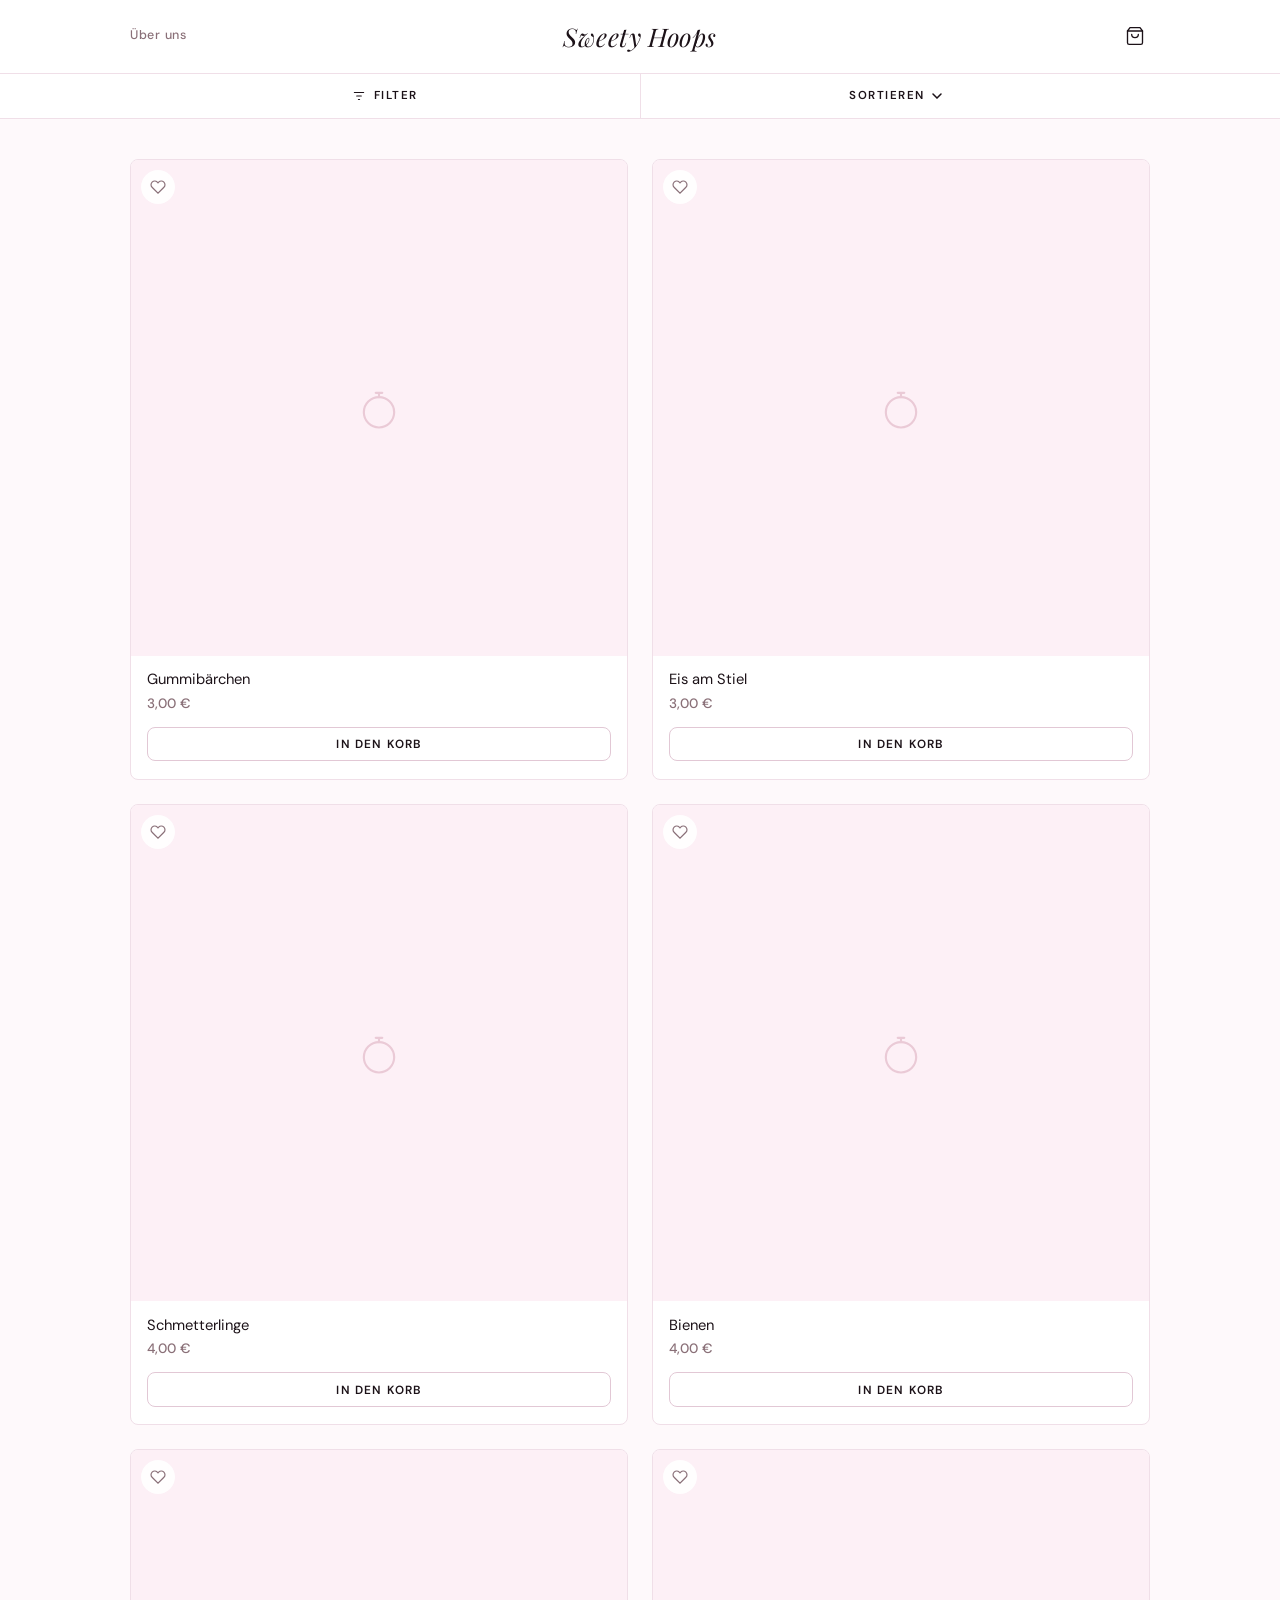
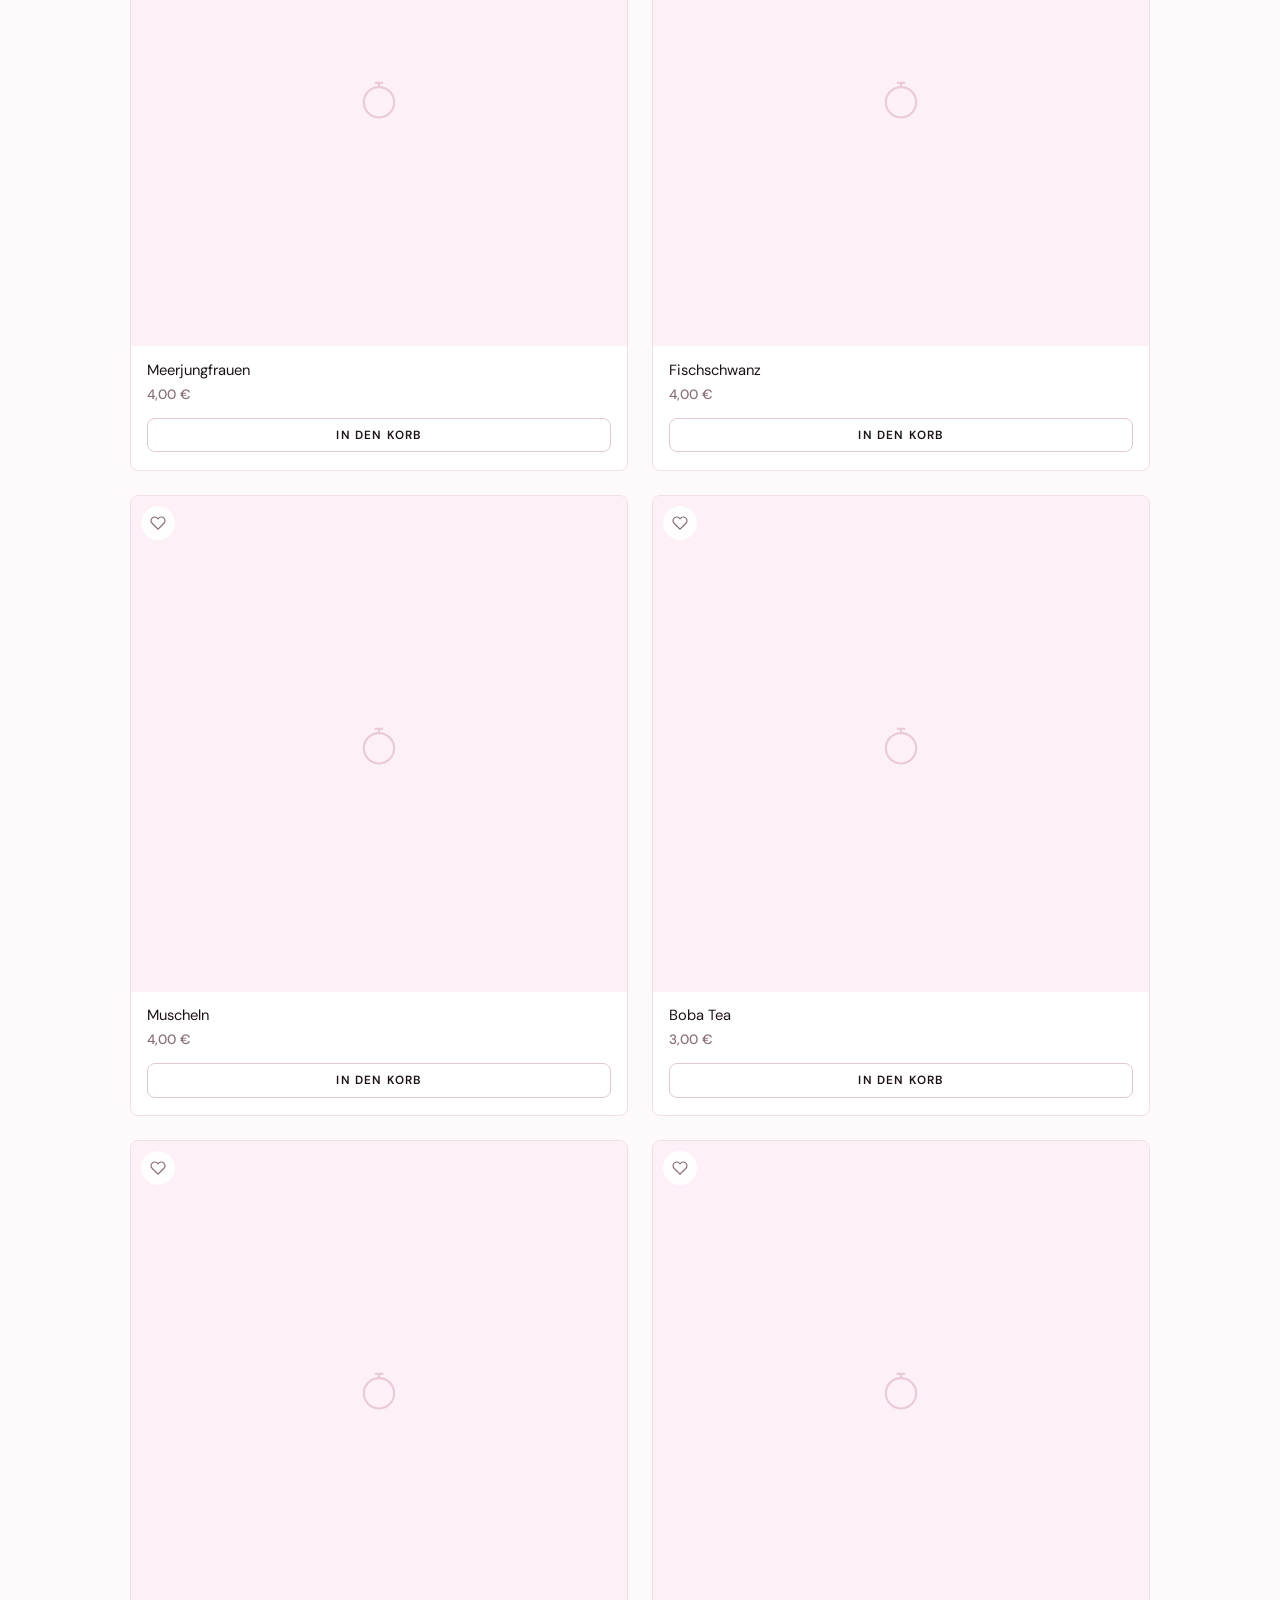
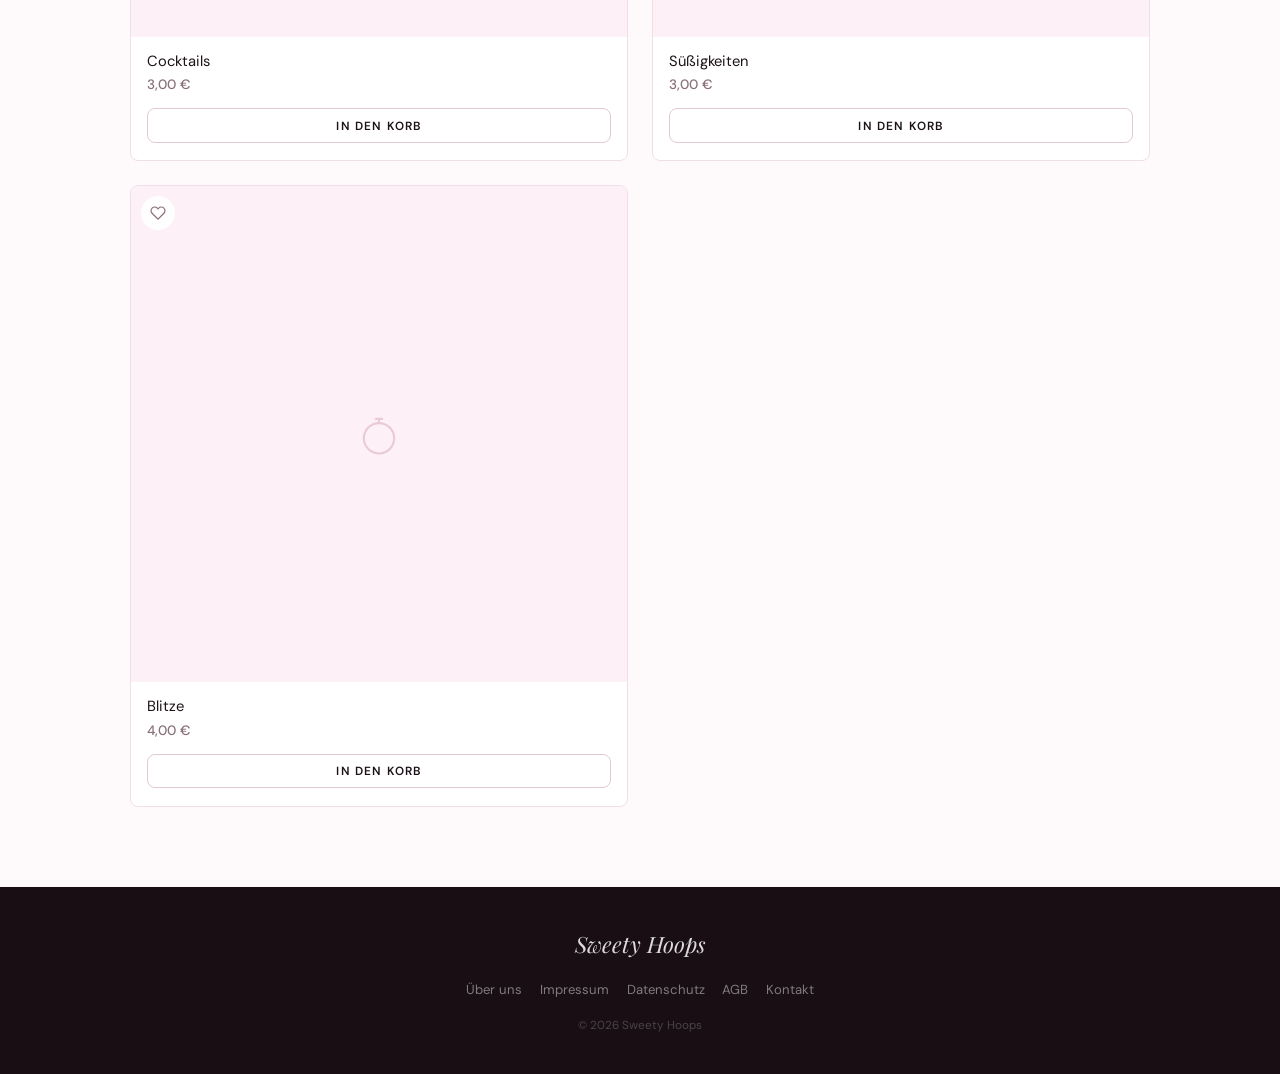
==== commit b3b30db4: "Simplify header: centered logo only, remove banner section - Header now shows only centered 'Sweety " ====
--- a/index.html
+++ b/index.html
@@ -18,44 +18,14 @@
   <!-- ── HEADER ── -->
   <header class="site-header">
     <nav class="nav">
+      <a href="ueber-uns.html" class="nav-side-link">Über uns</a>
       <a href="./index.html" class="nav-logo">Sweety Hoops</a>
-
-      <ul class="nav-links">
-        <li class="nav-item nav-item--dropdown">
-          <button class="nav-link dropdown-toggle" aria-expanded="false">
-            Kollektionen
-            <svg width="10" height="6" viewBox="0 0 10 6" fill="none"><path d="M1 1l4 4 4-4" stroke="currentColor" stroke-width="1.5" stroke-linecap="round"/></svg>
-          </button>
-          <ul class="dropdown-menu">
-            <li><a href="#cat-gummibärchen" class="dropdown-item"><span class="cat-dot cat-dot--gummy"></span>Gummibärchen</a></li>
-            <li><a href="#cat-eis" class="dropdown-item"><span class="cat-dot cat-dot--eis"></span>Eis</a></li>
-            <li><a href="#cat-insekten" class="dropdown-item"><span class="cat-dot cat-dot--insekten"></span>Insekten</a></li>
-            <li><a href="#cat-meerestiere" class="dropdown-item"><span class="cat-dot cat-dot--meer"></span>Meerestiere</a></li>
-            <li><a href="#cat-drinks" class="dropdown-item"><span class="cat-dot cat-dot--drinks"></span>Drinks</a></li>
-            <li><a href="#cat-suesses" class="dropdown-item"><span class="cat-dot cat-dot--suess"></span>Süßes</a></li>
-            <li><a href="#cat-blitze" class="dropdown-item"><span class="cat-dot cat-dot--blitz"></span>Blitze</a></li>
-          </ul>
-        </li>
-        <li class="nav-item">
-          <a href="ueber-uns.html" class="nav-link">Über uns</a>
-        </li>
-      </ul>
-
       <button class="snipcart-checkout nav-cart" aria-label="Warenkorb">
-        <svg xmlns="http://www.w3.org/2000/svg" width="18" height="18" viewBox="0 0 24 24" fill="none" stroke="currentColor" stroke-width="1.8" stroke-linecap="round" stroke-linejoin="round"><path d="M6 2 3 6v14a2 2 0 0 0 2 2h14a2 2 0 0 0 2-2V6l-3-4z"/><line x1="3" y1="6" x2="21" y2="6"/><path d="M16 10a4 4 0 0 1-8 0"/></svg>
+        <svg xmlns="http://www.w3.org/2000/svg" width="20" height="20" viewBox="0 0 24 24" fill="none" stroke="currentColor" stroke-width="1.6" stroke-linecap="round" stroke-linejoin="round"><path d="M6 2 3 6v14a2 2 0 0 0 2 2h14a2 2 0 0 0 2-2V6l-3-4z"/><line x1="3" y1="6" x2="21" y2="6"/><path d="M16 10a4 4 0 0 1-8 0"/></svg>
         <span class="cart-badge snipcart-items-count"></span>
       </button>
     </nav>
   </header>
-
-  <!-- ── BANNER ── -->
-  <section class="banner">
-    <div class="banner-inner">
-      <p class="banner-tag">Neue Kollektion</p>
-      <h1 class="banner-title">Charm-Ohrringe</h1>
-      <p class="banner-sub">Ab <strong>3 €</strong> &nbsp;·&nbsp; Versand in 1–3 Tagen</p>
-    </div>
-  </section>
 
   <!-- ── FILTER TOOLBAR ── -->
   <section class="filter-bar">
@@ -440,33 +410,6 @@
       });
     });
 
-    // Dropdown
-    const toggle = document.querySelector('.dropdown-toggle');
-    const menu   = document.querySelector('.dropdown-menu');
-    toggle?.addEventListener('click', () => {
-      const open = toggle.getAttribute('aria-expanded') === 'true';
-      toggle.setAttribute('aria-expanded', String(!open));
-      menu.classList.toggle('dropdown-menu--open', !open);
-    });
-    document.addEventListener('click', e => {
-      if (!e.target.closest('.nav-item--dropdown')) {
-        toggle?.setAttribute('aria-expanded', 'false');
-        menu?.classList.remove('dropdown-menu--open');
-      }
-    });
-    document.querySelectorAll('.dropdown-item').forEach(link => {
-      link.addEventListener('click', e => {
-        e.preventDefault();
-        const filter = link.getAttribute('href').replace('#cat-', '');
-        const matchPill = [...pills].find(p => p.dataset.filter === filter);
-        if (matchPill) {
-          matchPill.click();
-          filterPanel.classList.add('filter-panel--open');
-          filterToggle.classList.add('active');
-        }
-        document.getElementById('shop')?.scrollIntoView({ behavior: 'smooth' });
-      });
-    });
   </script>
 </body>
 </html>
--- a/style.css
+++ b/style.css
@@ -52,173 +52,74 @@
 .nav {
   max-width: var(--container);
   margin-inline: auto;
-  padding: 0.85rem clamp(1rem, 4vw, 2.5rem);
-  display: flex;
-  align-items: center;
-  gap: 1rem;
+  padding: 1rem clamp(1rem, 4vw, 2.5rem);
+  display: grid;
+  grid-template-columns: 1fr auto 1fr;
+  align-items: center;
 }
 
 .nav-logo {
+  grid-column: 2;
   font-family: var(--font-display);
-  font-size: 1.5rem;
+  font-size: 1.6rem;
   font-style: italic;
   font-weight: 400;
   color: var(--text);
   text-decoration: none;
-  flex-shrink: 0;
-  letter-spacing: 0.01em;
-}
-
-.nav-links {
-  list-style: none;
-  display: flex;
-  align-items: center;
-  gap: 0.1rem;
-  margin-left: 1.5rem;
-  flex: 1;
-}
-
-.nav-item { position: relative; }
-
-.nav-link {
-  font-size: 0.82rem;
+  letter-spacing: 0.02em;
+  white-space: nowrap;
+}
+
+.nav-side-link {
+  font-size: 0.78rem;
   font-weight: 500;
   color: var(--text-muted);
   text-decoration: none;
-  padding: 0.4rem 0.7rem;
-  border-radius: var(--radius-lg);
+  letter-spacing: 0.06em;
+  transition: color 0.15s;
+}
+.nav-side-link:hover { color: var(--text); }
+
+/* Cart */
+.nav-cart {
+  grid-column: 3;
+  justify-self: end;
+  display: flex;
+  align-items: center;
+  gap: 0.35rem;
   background: none;
   border: none;
+  color: var(--text);
   cursor: pointer;
-  font-family: var(--font);
-  display: flex;
-  align-items: center;
-  gap: 0.35rem;
-  transition: color 0.15s, background 0.15s;
-  letter-spacing: 0.02em;
-}
-.nav-link:hover { color: var(--text); background: var(--pink-light); }
-
-/* Dropdown */
-.dropdown-menu {
-  display: none;
+  padding: 0.3rem;
+  transition: color 0.15s;
+  position: relative;
+}
+.nav-cart:hover { color: var(--pink); }
+
+.cart-badge {
   position: absolute;
-  top: calc(100% + 6px);
-  left: 0;
-  background: var(--white);
-  border: 1px solid var(--border);
-  border-radius: var(--radius-lg);
-  box-shadow: var(--shadow-hover);
-  min-width: 175px;
-  overflow: hidden;
-  z-index: 300;
-}
-.dropdown-menu--open { display: block; }
-
-.dropdown-item {
-  display: flex;
-  align-items: center;
-  gap: 0.6rem;
-  padding: 0.58rem 1rem;
-  font-size: 0.84rem;
-  font-weight: 400;
-  color: var(--text);
-  text-decoration: none;
-  transition: background 0.12s;
-}
-.dropdown-item:hover { background: var(--pink-light); }
-
-.cat-dot {
-  width: 7px; height: 7px;
-  border-radius: 50%;
-  flex-shrink: 0;
-}
-.cat-dot--gummy    { background: #c8849c; }
-.cat-dot--eis      { background: #6ab0d4; }
-.cat-dot--insekten { background: #9b72b8; }
-.cat-dot--meer     { background: #4db896; }
-.cat-dot--drinks   { background: #d4855a; }
-.cat-dot--suess    { background: #c87096; }
-.cat-dot--blitz    { background: #c4a040; }
-
-/* Cart */
-.nav-cart {
-  margin-left: auto;
-  display: flex;
-  align-items: center;
-  gap: 0.4rem;
-  background: none;
-  border: 1px solid var(--border);
-  border-radius: var(--radius-lg);
-  padding: 0.42rem 0.85rem;
-  color: var(--text);
-  cursor: pointer;
-  font-family: var(--font);
-  font-size: 0.82rem;
-  font-weight: 500;
-  transition: border-color 0.15s, background 0.15s;
-  flex-shrink: 0;
-}
-.nav-cart:hover { border-color: var(--pink); background: var(--pink-light); }
-
-.cart-badge {
+  top: -4px; right: -6px;
   background: var(--pink);
   color: white;
-  border-radius: 4px;
-  min-width: 1.1rem;
-  height: 1.1rem;
-  font-size: 0.68rem;
-  font-weight: 600;
+  border-radius: 50%;
+  min-width: 17px;
+  height: 17px;
+  font-size: 0.62rem;
+  font-weight: 700;
   display: inline-flex;
   align-items: center;
   justify-content: center;
-  padding: 0 0.25rem;
-}
-.cart-badge:empty::before { content: '0'; }
-
-/* ── BANNER ── */
-.banner {
-  background: var(--pink-light);
-  border-bottom: 1px solid var(--border);
-  padding: clamp(2.5rem, 6vw, 4.5rem) 1rem;
-  text-align: center;
-}
-
-.banner-tag {
-  display: inline-block;
-  background: rgba(200, 132, 156, 0.12);
-  color: var(--pink-dark);
-  font-size: 0.68rem;
-  font-weight: 600;
-  letter-spacing: 0.18em;
-  text-transform: uppercase;
-  padding: 0.25rem 0.9rem;
-  border-radius: 20px;
-  margin-bottom: 1rem;
-}
-
-.banner-title {
-  font-family: var(--font-display);
-  font-size: clamp(2.2rem, 5vw, 3.5rem);
-  font-style: italic;
-  font-weight: 400;
-  color: var(--text);
-  margin-bottom: 0.6rem;
-  letter-spacing: -0.01em;
-}
-
-.banner-sub {
-  color: var(--text-muted);
-  font-size: 0.88rem;
-}
-.banner-sub strong { color: var(--pink-dark); font-weight: 600; }
+  padding: 0 3px;
+}
+.cart-badge:empty { display: none; }
 
 /* ── FILTER TOOLBAR ── */
 .filter-bar {
   background: var(--white);
   border-bottom: 1px solid var(--border);
   position: sticky;
-  top: 57px;
+  top: 63px;
   z-index: 100;
 }
 
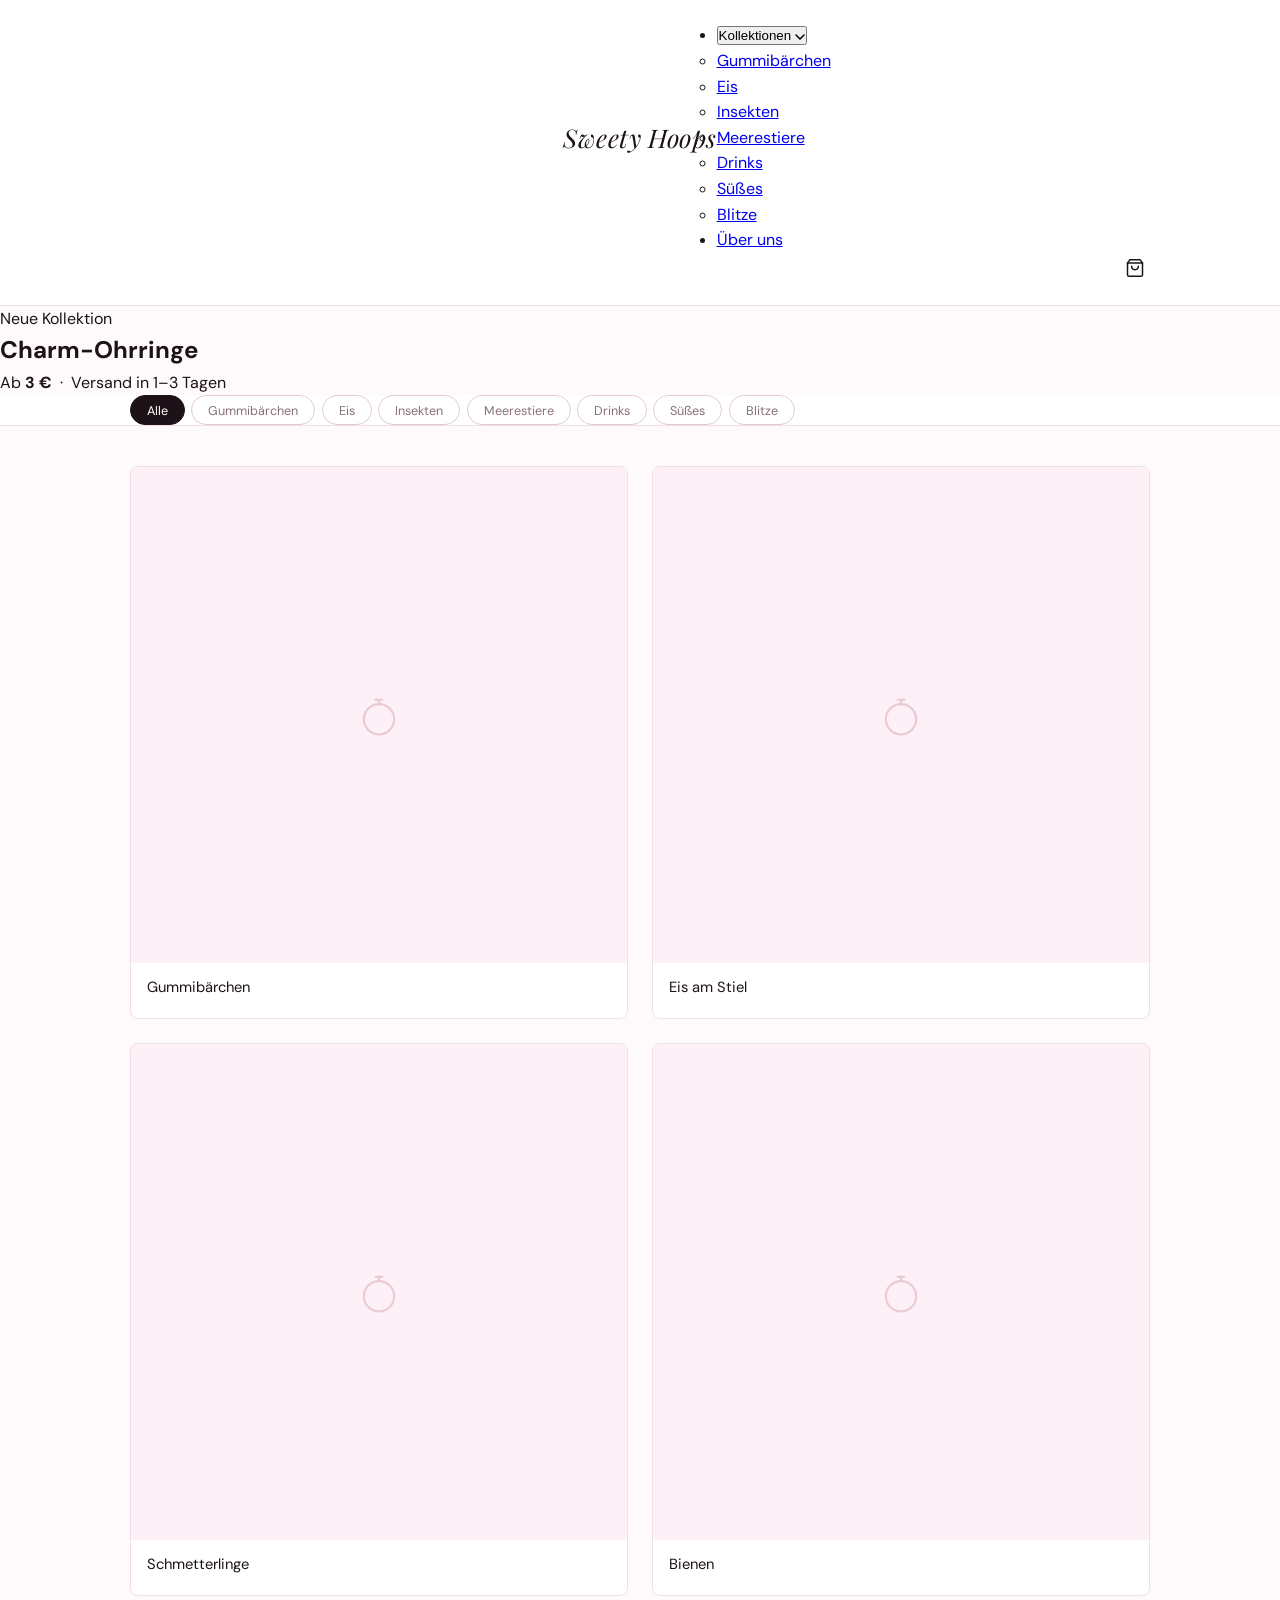
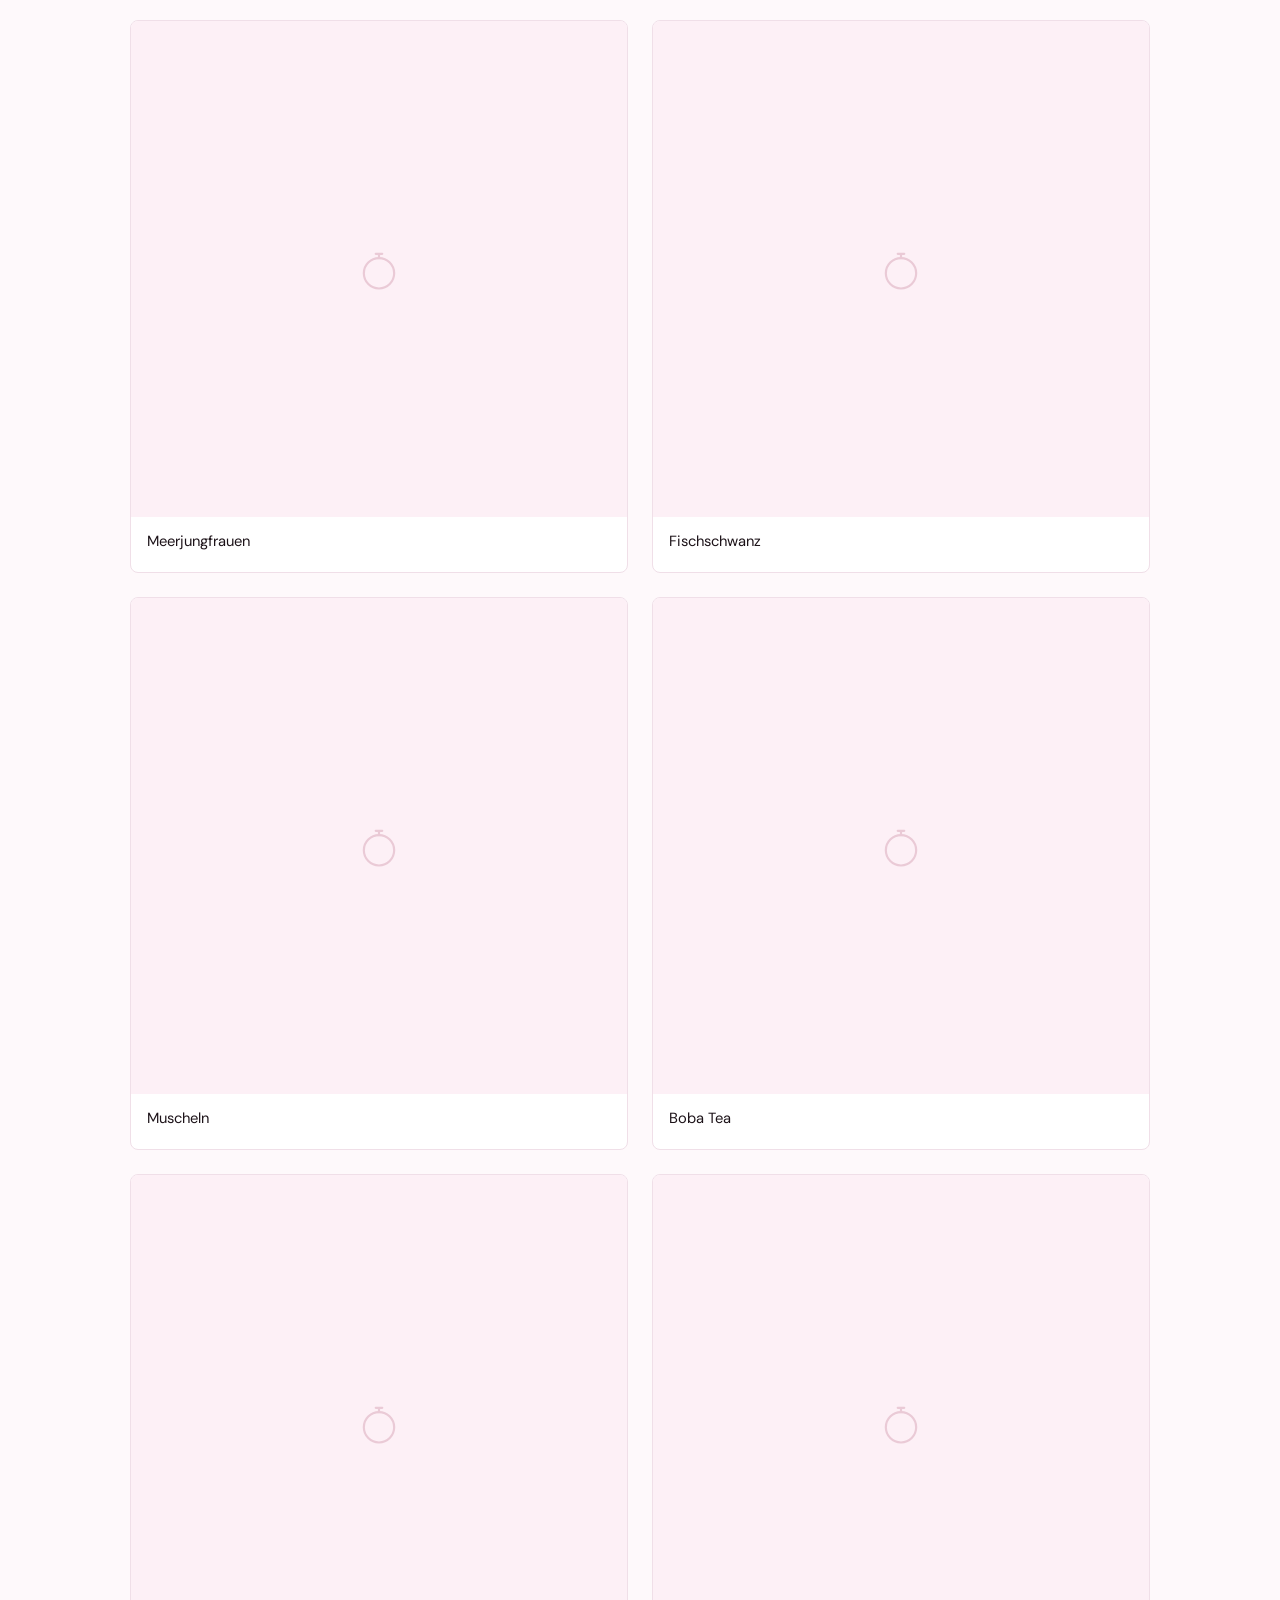
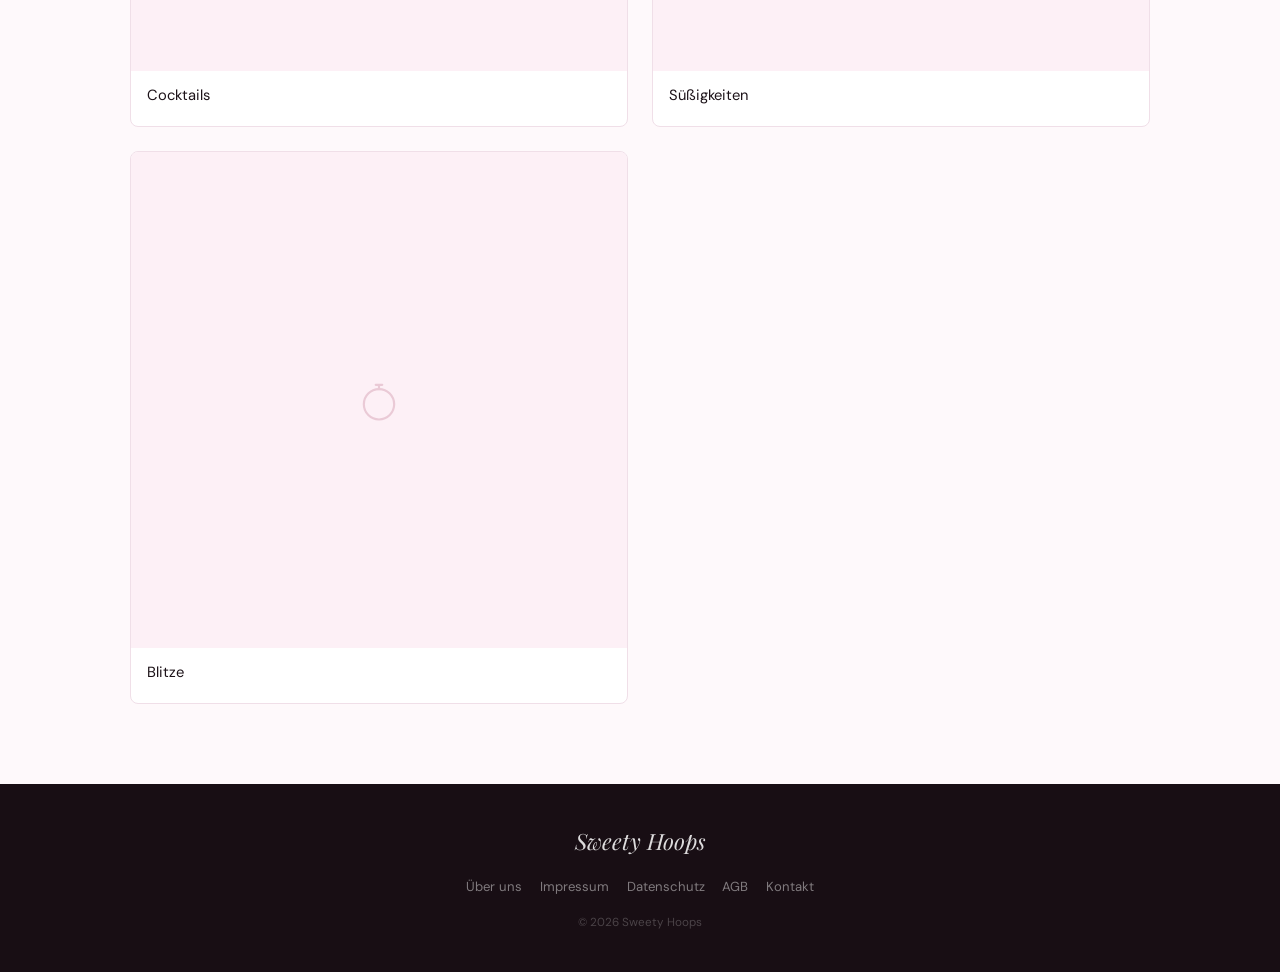
==== commit 9f95394c: "fix: replace all data-item-url with correct GitHub Pages URL All 11 snipcart data-item-url attribute" ====
--- a/index.html
+++ b/index.html
@@ -18,54 +18,67 @@
   <!-- ── HEADER ── -->
   <header class="site-header">
     <nav class="nav">
-      <a href="ueber-uns.html" class="nav-side-link">Über uns</a>
       <a href="./index.html" class="nav-logo">Sweety Hoops</a>
+
+      <ul class="nav-links">
+        <li class="nav-item nav-item--dropdown">
+          <button class="nav-link dropdown-toggle" aria-expanded="false">
+            Kollektionen
+            <svg width="10" height="6" viewBox="0 0 10 6" fill="none"><path d="M1 1l4 4 4-4" stroke="currentColor" stroke-width="1.5" stroke-linecap="round"/></svg>
+          </button>
+          <ul class="dropdown-menu">
+            <li><a href="#cat-gummibärchen" class="dropdown-item"><span class="cat-dot cat-dot--gummy"></span>Gummibärchen</a></li>
+            <li><a href="#cat-eis" class="dropdown-item"><span class="cat-dot cat-dot--eis"></span>Eis</a></li>
+            <li><a href="#cat-insekten" class="dropdown-item"><span class="cat-dot cat-dot--insekten"></span>Insekten</a></li>
+            <li><a href="#cat-meerestiere" class="dropdown-item"><span class="cat-dot cat-dot--meer"></span>Meerestiere</a></li>
+            <li><a href="#cat-drinks" class="dropdown-item"><span class="cat-dot cat-dot--drinks"></span>Drinks</a></li>
+            <li><a href="#cat-suesses" class="dropdown-item"><span class="cat-dot cat-dot--suess"></span>Süßes</a></li>
+            <li><a href="#cat-blitze" class="dropdown-item"><span class="cat-dot cat-dot--blitz"></span>Blitze</a></li>
+          </ul>
+        </li>
+        <li class="nav-item">
+          <a href="ueber-uns.html" class="nav-link">Über uns</a>
+        </li>
+      </ul>
+
       <button class="snipcart-checkout nav-cart" aria-label="Warenkorb">
-        <svg xmlns="http://www.w3.org/2000/svg" width="20" height="20" viewBox="0 0 24 24" fill="none" stroke="currentColor" stroke-width="1.6" stroke-linecap="round" stroke-linejoin="round"><path d="M6 2 3 6v14a2 2 0 0 0 2 2h14a2 2 0 0 0 2-2V6l-3-4z"/><line x1="3" y1="6" x2="21" y2="6"/><path d="M16 10a4 4 0 0 1-8 0"/></svg>
+        <svg xmlns="http://www.w3.org/2000/svg" width="20" height="20" viewBox="0 0 24 24" fill="none" stroke="currentColor" stroke-width="1.8" stroke-linecap="round" stroke-linejoin="round"><path d="M6 2 3 6v14a2 2 0 0 0 2 2h14a2 2 0 0 0 2-2V6l-3-4z"/><line x1="3" y1="6" x2="21" y2="6"/><path d="M16 10a4 4 0 0 1-8 0"/></svg>
         <span class="cart-badge snipcart-items-count"></span>
       </button>
     </nav>
   </header>
 
-  <!-- ── FILTER TOOLBAR ── -->
-  <section class="filter-bar">
-    <div class="filter-toolbar">
-      <button class="toolbar-btn" id="filterToggle" aria-expanded="false">
-        <svg width="14" height="14" viewBox="0 0 24 24" fill="none" stroke="currentColor" stroke-width="1.8" stroke-linecap="round"><line x1="4" y1="6" x2="20" y2="6"/><line x1="8" y1="12" x2="16" y2="12"/><line x1="11" y1="18" x2="13" y2="18"/></svg>
-        Filter
-      </button>
-      <button class="toolbar-btn" id="sortToggle">
-        Sortieren
-        <svg width="10" height="6" viewBox="0 0 10 6" fill="none"><path d="M1 1l4 4 4-4" stroke="currentColor" stroke-width="1.5" stroke-linecap="round"/></svg>
-      </button>
+  <!-- ── BANNER ── -->
+  <section class="banner">
+    <div class="banner-inner">
+      <p class="banner-tag">Neue Kollektion</p>
+      <h1 class="banner-title">Charm-Ohrringe</h1>
+      <p class="banner-sub">Ab <strong>3 €</strong> &nbsp;·&nbsp; Versand in 1–3 Tagen</p>
     </div>
   </section>
 
-  <!-- ── FILTER PANEL ── -->
-  <div class="filter-panel" id="filterPanel" aria-hidden="true">
+  <!-- ── FILTER ── -->
+  <section class="filter-bar">
     <div class="container">
-      <div class="filter-panel-inner">
-        <span class="filter-group-label">Kategorie</span>
-        <div class="filter-pills">
-          <button class="pill pill--active" data-filter="all">Alle</button>
-          <button class="pill" data-filter="gummibärchen">Gummibärchen</button>
-          <button class="pill" data-filter="eis">Eis</button>
-          <button class="pill" data-filter="insekten">Insekten</button>
-          <button class="pill" data-filter="meerestiere">Meerestiere</button>
-          <button class="pill" data-filter="drinks">Drinks</button>
-          <button class="pill" data-filter="suesses">Süßes</button>
-          <button class="pill" data-filter="blitze">Blitze</button>
-        </div>
+      <div class="filter-pills">
+        <button class="pill pill--active" data-filter="all">Alle</button>
+        <button class="pill" data-filter="gummibärchen">Gummibärchen</button>
+        <button class="pill" data-filter="eis">Eis</button>
+        <button class="pill" data-filter="insekten">Insekten</button>
+        <button class="pill" data-filter="meerestiere">Meerestiere</button>
+        <button class="pill" data-filter="drinks">Drinks</button>
+        <button class="pill" data-filter="suesses">Süßes</button>
+        <button class="pill" data-filter="blitze">Blitze</button>
       </div>
     </div>
-  </div>
+  </section>
 
   <!-- ── SHOP ── -->
   <main id="shop" class="shop">
     <div class="container">
       <div class="product-grid">
 
-        <!-- GUMMIBÄRCHEN -->
+        <!-- GUMMIBÄRCHEN – Plastik 3 € -->
         <article class="product-card" data-category="gummibärchen" id="cat-gummibärchen">
           <div class="product-image-wrap">
             <img src="images/gummibärchen.jpg" alt="Gummibärchen Ohrringe"
@@ -73,25 +86,26 @@
             <div class="product-placeholder">
               <svg viewBox="0 0 48 48" fill="none" xmlns="http://www.w3.org/2000/svg"><circle cx="24" cy="28" r="14" stroke="currentColor" stroke-width="2"/><path d="M24 14v-4M21 10h6" stroke="currentColor" stroke-width="2" stroke-linecap="round"/></svg>
             </div>
-            <button class="wishlist-btn" aria-label="Zur Wunschliste">
-              <svg width="16" height="16" viewBox="0 0 24 24" fill="none" stroke="currentColor" stroke-width="1.8"><path d="M20.84 4.61a5.5 5.5 0 0 0-7.78 0L12 5.67l-1.06-1.06a5.5 5.5 0 0 0-7.78 7.78l1.06 1.06L12 21.23l7.78-7.78 1.06-1.06a5.5 5.5 0 0 0 0-7.78z"/></svg>
-            </button>
+            <span class="product-badge badge--plastic">Plastik</span>
           </div>
           <div class="product-info">
             <h3 class="product-name">Gummibärchen</h3>
-            <p class="product-price">3,00 €</p>
-            <button class="snipcart-add-item btn-add"
-              data-item-id="gummibärchen-ohrringe"
-              data-item-name="Gummibärchen Ohrringe"
-              data-item-price="3.00"
-              data-item-url="https://mateo-pixel-source.github.io/sweety-hoops/"
-              data-item-description="Farbenfrohe Gummibärchen-Charms aus Kunstharz"
-              data-item-image="https://mateo-pixel-source.github.io/sweety-hoops/images/gummibärchen.jpg"
-              data-item-max-quantity="20">In den Korb</button>
-          </div>
-        </article>
-
-        <!-- EIS -->
+            <p class="product-desc">Farbenfrohe Gummibärchen-Charms aus Kunstharz.</p>
+            <div class="product-footer">
+              <span class="product-price">3,00 €</span>
+              <button class="snipcart-add-item btn-add"
+                data-item-id="gummibärchen-ohrringe"
+                data-item-name="Gummibärchen Ohrringe"
+                data-item-price="3.00"
+                data-item-url="https://chjungdus.github.io/Sweety-Hoops/"
+                data-item-description="Farbenfrohe Gummibärchen-Charms aus Kunstharz"
+                data-item-image="https://chjungdus.github.io/Sweety-Hoops/images/gummibärchen.jpg"
+                data-item-max-quantity="20">In den Korb</button>
+            </div>
+          </div>
+        </article>
+
+        <!-- EIS – Plastik 3 € -->
         <article class="product-card" data-category="eis" id="cat-eis">
           <div class="product-image-wrap">
             <img src="images/eis.jpg" alt="Eis am Stiel Ohrringe"
@@ -99,25 +113,26 @@
             <div class="product-placeholder">
               <svg viewBox="0 0 48 48" fill="none" xmlns="http://www.w3.org/2000/svg"><circle cx="24" cy="28" r="14" stroke="currentColor" stroke-width="2"/><path d="M24 14v-4M21 10h6" stroke="currentColor" stroke-width="2" stroke-linecap="round"/></svg>
             </div>
-            <button class="wishlist-btn" aria-label="Zur Wunschliste">
-              <svg width="16" height="16" viewBox="0 0 24 24" fill="none" stroke="currentColor" stroke-width="1.8"><path d="M20.84 4.61a5.5 5.5 0 0 0-7.78 0L12 5.67l-1.06-1.06a5.5 5.5 0 0 0-7.78 7.78l1.06 1.06L12 21.23l7.78-7.78 1.06-1.06a5.5 5.5 0 0 0 0-7.78z"/></svg>
-            </button>
+            <span class="product-badge badge--plastic">Plastik</span>
           </div>
           <div class="product-info">
             <h3 class="product-name">Eis am Stiel</h3>
-            <p class="product-price">3,00 €</p>
-            <button class="snipcart-add-item btn-add"
-              data-item-id="eis-ohrringe"
-              data-item-name="Eis am Stiel Ohrringe"
-              data-item-price="3.00"
-              data-item-url="https://mateo-pixel-source.github.io/sweety-hoops/"
-              data-item-description="Farbige Popsicle-Hänger aus Kunstharz"
-              data-item-image="https://mateo-pixel-source.github.io/sweety-hoops/images/eis.jpg"
-              data-item-max-quantity="20">In den Korb</button>
-          </div>
-        </article>
-
-        <!-- SCHMETTERLINGE -->
+            <p class="product-desc">Farbige Popsicle-Hänger aus Kunstharz.</p>
+            <div class="product-footer">
+              <span class="product-price">3,00 €</span>
+              <button class="snipcart-add-item btn-add"
+                data-item-id="eis-ohrringe"
+                data-item-name="Eis am Stiel Ohrringe"
+                data-item-price="3.00"
+                data-item-url="https://chjungdus.github.io/Sweety-Hoops/"
+                data-item-description="Farbige Popsicle-Hänger aus Kunstharz"
+                data-item-image="https://chjungdus.github.io/Sweety-Hoops/images/eis.jpg"
+                data-item-max-quantity="20">In den Korb</button>
+            </div>
+          </div>
+        </article>
+
+        <!-- SCHMETTERLING – Metall 4 € -->
         <article class="product-card" data-category="insekten" id="cat-insekten">
           <div class="product-image-wrap">
             <img src="images/schmetterlinge.jpg" alt="Schmetterling Ohrringe"
@@ -125,25 +140,26 @@
             <div class="product-placeholder">
               <svg viewBox="0 0 48 48" fill="none" xmlns="http://www.w3.org/2000/svg"><circle cx="24" cy="28" r="14" stroke="currentColor" stroke-width="2"/><path d="M24 14v-4M21 10h6" stroke="currentColor" stroke-width="2" stroke-linecap="round"/></svg>
             </div>
-            <button class="wishlist-btn" aria-label="Zur Wunschliste">
-              <svg width="16" height="16" viewBox="0 0 24 24" fill="none" stroke="currentColor" stroke-width="1.8"><path d="M20.84 4.61a5.5 5.5 0 0 0-7.78 0L12 5.67l-1.06-1.06a5.5 5.5 0 0 0-7.78 7.78l1.06 1.06L12 21.23l7.78-7.78 1.06-1.06a5.5 5.5 0 0 0 0-7.78z"/></svg>
-            </button>
+            <span class="product-badge badge--metal">Metall</span>
           </div>
           <div class="product-info">
             <h3 class="product-name">Schmetterlinge</h3>
-            <p class="product-price">4,00 €</p>
-            <button class="snipcart-add-item btn-add"
-              data-item-id="schmetterling-ohrringe"
-              data-item-name="Schmetterling Ohrringe"
-              data-item-price="4.00"
-              data-item-url="https://mateo-pixel-source.github.io/sweety-hoops/"
-              data-item-description="Emaille-Schmetterlinge mit Goldfassung"
-              data-item-image="https://mateo-pixel-source.github.io/sweety-hoops/images/schmetterlinge.jpg"
-              data-item-max-quantity="15">In den Korb</button>
-          </div>
-        </article>
-
-        <!-- BIENEN -->
+            <p class="product-desc">Emaille-Schmetterlinge mit Goldfassung.</p>
+            <div class="product-footer">
+              <span class="product-price">4,00 €</span>
+              <button class="snipcart-add-item btn-add"
+                data-item-id="schmetterling-ohrringe"
+                data-item-name="Schmetterling Ohrringe"
+                data-item-price="4.00"
+                data-item-url="https://chjungdus.github.io/Sweety-Hoops/"
+                data-item-description="Emaille-Schmetterlinge mit Goldfassung"
+                data-item-image="https://chjungdus.github.io/Sweety-Hoops/images/schmetterlinge.jpg"
+                data-item-max-quantity="15">In den Korb</button>
+            </div>
+          </div>
+        </article>
+
+        <!-- BIENE – Metall 4 € -->
         <article class="product-card" data-category="insekten">
           <div class="product-image-wrap">
             <img src="images/bienen.jpg" alt="Bienen Ohrringe"
@@ -151,25 +167,26 @@
             <div class="product-placeholder">
               <svg viewBox="0 0 48 48" fill="none" xmlns="http://www.w3.org/2000/svg"><circle cx="24" cy="28" r="14" stroke="currentColor" stroke-width="2"/><path d="M24 14v-4M21 10h6" stroke="currentColor" stroke-width="2" stroke-linecap="round"/></svg>
             </div>
-            <button class="wishlist-btn" aria-label="Zur Wunschliste">
-              <svg width="16" height="16" viewBox="0 0 24 24" fill="none" stroke="currentColor" stroke-width="1.8"><path d="M20.84 4.61a5.5 5.5 0 0 0-7.78 0L12 5.67l-1.06-1.06a5.5 5.5 0 0 0-7.78 7.78l1.06 1.06L12 21.23l7.78-7.78 1.06-1.06a5.5 5.5 0 0 0 0-7.78z"/></svg>
-            </button>
+            <span class="product-badge badge--metal">Metall</span>
           </div>
           <div class="product-info">
             <h3 class="product-name">Bienen</h3>
-            <p class="product-price">4,00 €</p>
-            <button class="snipcart-add-item btn-add"
-              data-item-id="bienen-ohrringe"
-              data-item-name="Bienen Ohrringe"
-              data-item-price="4.00"
-              data-item-url="https://mateo-pixel-source.github.io/sweety-hoops/"
-              data-item-description="Goldfarben gefasste Emaille-Bienen"
-              data-item-image="https://mateo-pixel-source.github.io/sweety-hoops/images/bienen.jpg"
-              data-item-max-quantity="15">In den Korb</button>
-          </div>
-        </article>
-
-        <!-- MEERJUNGFRAUEN -->
+            <p class="product-desc">Goldfarben gefasste Emaille-Bienen.</p>
+            <div class="product-footer">
+              <span class="product-price">4,00 €</span>
+              <button class="snipcart-add-item btn-add"
+                data-item-id="bienen-ohrringe"
+                data-item-name="Bienen Ohrringe"
+                data-item-price="4.00"
+                data-item-url="https://chjungdus.github.io/Sweety-Hoops/"
+                data-item-description="Goldfarben gefasste Emaille-Bienen"
+                data-item-image="https://chjungdus.github.io/Sweety-Hoops/images/bienen.jpg"
+                data-item-max-quantity="15">In den Korb</button>
+            </div>
+          </div>
+        </article>
+
+        <!-- MEERJUNGFRAU – Metall 4 € -->
         <article class="product-card" data-category="meerestiere" id="cat-meerestiere">
           <div class="product-image-wrap">
             <img src="images/meerjungfrau.jpg" alt="Meerjungfrau Ohrringe"
@@ -177,25 +194,26 @@
             <div class="product-placeholder">
               <svg viewBox="0 0 48 48" fill="none" xmlns="http://www.w3.org/2000/svg"><circle cx="24" cy="28" r="14" stroke="currentColor" stroke-width="2"/><path d="M24 14v-4M21 10h6" stroke="currentColor" stroke-width="2" stroke-linecap="round"/></svg>
             </div>
-            <button class="wishlist-btn" aria-label="Zur Wunschliste">
-              <svg width="16" height="16" viewBox="0 0 24 24" fill="none" stroke="currentColor" stroke-width="1.8"><path d="M20.84 4.61a5.5 5.5 0 0 0-7.78 0L12 5.67l-1.06-1.06a5.5 5.5 0 0 0-7.78 7.78l1.06 1.06L12 21.23l7.78-7.78 1.06-1.06a5.5 5.5 0 0 0 0-7.78z"/></svg>
-            </button>
+            <span class="product-badge badge--metal">Metall</span>
           </div>
           <div class="product-info">
             <h3 class="product-name">Meerjungfrauen</h3>
-            <p class="product-price">4,00 €</p>
-            <button class="snipcart-add-item btn-add"
-              data-item-id="meerjungfrau-ohrringe"
-              data-item-name="Meerjungfrau Ohrringe"
-              data-item-price="4.00"
-              data-item-url="https://mateo-pixel-source.github.io/sweety-hoops/"
-              data-item-description="Emaille-Meerjungfrauen in verschiedenen Farben"
-              data-item-image="https://mateo-pixel-source.github.io/sweety-hoops/images/meerjungfrau.jpg"
-              data-item-max-quantity="12">In den Korb</button>
-          </div>
-        </article>
-
-        <!-- FISCHSCHWANZ -->
+            <p class="product-desc">Emaille-Meerjungfrauen in verschiedenen Farben.</p>
+            <div class="product-footer">
+              <span class="product-price">4,00 €</span>
+              <button class="snipcart-add-item btn-add"
+                data-item-id="meerjungfrau-ohrringe"
+                data-item-name="Meerjungfrau Ohrringe"
+                data-item-price="4.00"
+                data-item-url="https://chjungdus.github.io/Sweety-Hoops/"
+                data-item-description="Emaille-Meerjungfrauen in verschiedenen Farben"
+                data-item-image="https://chjungdus.github.io/Sweety-Hoops/images/meerjungfrau.jpg"
+                data-item-max-quantity="12">In den Korb</button>
+            </div>
+          </div>
+        </article>
+
+        <!-- FISCHSCHWANZ – Metall 4 € -->
         <article class="product-card" data-category="meerestiere">
           <div class="product-image-wrap">
             <img src="images/fischschwanz.jpg" alt="Fischschwanz Ohrringe"
@@ -203,25 +221,26 @@
             <div class="product-placeholder">
               <svg viewBox="0 0 48 48" fill="none" xmlns="http://www.w3.org/2000/svg"><circle cx="24" cy="28" r="14" stroke="currentColor" stroke-width="2"/><path d="M24 14v-4M21 10h6" stroke="currentColor" stroke-width="2" stroke-linecap="round"/></svg>
             </div>
-            <button class="wishlist-btn" aria-label="Zur Wunschliste">
-              <svg width="16" height="16" viewBox="0 0 24 24" fill="none" stroke="currentColor" stroke-width="1.8"><path d="M20.84 4.61a5.5 5.5 0 0 0-7.78 0L12 5.67l-1.06-1.06a5.5 5.5 0 0 0-7.78 7.78l1.06 1.06L12 21.23l7.78-7.78 1.06-1.06a5.5 5.5 0 0 0 0-7.78z"/></svg>
-            </button>
+            <span class="product-badge badge--metal">Metall</span>
           </div>
           <div class="product-info">
             <h3 class="product-name">Fischschwanz</h3>
-            <p class="product-price">4,00 €</p>
-            <button class="snipcart-add-item btn-add"
-              data-item-id="fischschwanz-ohrringe"
-              data-item-name="Fischschwanz Ohrringe"
-              data-item-price="4.00"
-              data-item-url="https://mateo-pixel-source.github.io/sweety-hoops/"
-              data-item-description="Fein detaillierte Meerjungfrauen-Schwänze"
-              data-item-image="https://mateo-pixel-source.github.io/sweety-hoops/images/fischschwanz.jpg"
-              data-item-max-quantity="12">In den Korb</button>
-          </div>
-        </article>
-
-        <!-- MUSCHELN -->
+            <p class="product-desc">Fein detaillierte Meerjungfrauen-Schwänze.</p>
+            <div class="product-footer">
+              <span class="product-price">4,00 €</span>
+              <button class="snipcart-add-item btn-add"
+                data-item-id="fischschwanz-ohrringe"
+                data-item-name="Fischschwanz Ohrringe"
+                data-item-price="4.00"
+                data-item-url="https://chjungdus.github.io/Sweety-Hoops/"
+                data-item-description="Fein detaillierte Meerjungfrauen-Schwänze"
+                data-item-image="https://chjungdus.github.io/Sweety-Hoops/images/fischschwanz.jpg"
+                data-item-max-quantity="12">In den Korb</button>
+            </div>
+          </div>
+        </article>
+
+        <!-- MUSCHELN – Metall 4 € -->
         <article class="product-card" data-category="meerestiere">
           <div class="product-image-wrap">
             <img src="images/muscheln.jpg" alt="Muschel Ohrringe"
@@ -229,25 +248,26 @@
             <div class="product-placeholder">
               <svg viewBox="0 0 48 48" fill="none" xmlns="http://www.w3.org/2000/svg"><circle cx="24" cy="28" r="14" stroke="currentColor" stroke-width="2"/><path d="M24 14v-4M21 10h6" stroke="currentColor" stroke-width="2" stroke-linecap="round"/></svg>
             </div>
-            <button class="wishlist-btn" aria-label="Zur Wunschliste">
-              <svg width="16" height="16" viewBox="0 0 24 24" fill="none" stroke="currentColor" stroke-width="1.8"><path d="M20.84 4.61a5.5 5.5 0 0 0-7.78 0L12 5.67l-1.06-1.06a5.5 5.5 0 0 0-7.78 7.78l1.06 1.06L12 21.23l7.78-7.78 1.06-1.06a5.5 5.5 0 0 0 0-7.78z"/></svg>
-            </button>
+            <span class="product-badge badge--metal">Metall</span>
           </div>
           <div class="product-info">
             <h3 class="product-name">Muscheln</h3>
-            <p class="product-price">4,00 €</p>
-            <button class="snipcart-add-item btn-add"
-              data-item-id="muschel-ohrringe"
-              data-item-name="Muschel Ohrringe"
-              data-item-price="4.00"
-              data-item-url="https://mateo-pixel-source.github.io/sweety-hoops/"
-              data-item-description="Muschelcharms mit feinem Perlendetail"
-              data-item-image="https://mateo-pixel-source.github.io/sweety-hoops/images/muscheln.jpg"
-              data-item-max-quantity="12">In den Korb</button>
-          </div>
-        </article>
-
-        <!-- BOBA TEA -->
+            <p class="product-desc">Muschelcharms mit feinem Perlendetail.</p>
+            <div class="product-footer">
+              <span class="product-price">4,00 €</span>
+              <button class="snipcart-add-item btn-add"
+                data-item-id="muschel-ohrringe"
+                data-item-name="Muschel Ohrringe"
+                data-item-price="4.00"
+                data-item-url="https://chjungdus.github.io/Sweety-Hoops/"
+                data-item-description="Muschelcharms mit feinem Perlendetail"
+                data-item-image="https://chjungdus.github.io/Sweety-Hoops/images/muscheln.jpg"
+                data-item-max-quantity="12">In den Korb</button>
+            </div>
+          </div>
+        </article>
+
+        <!-- BOBA TEA – Plastik 3 € -->
         <article class="product-card" data-category="drinks" id="cat-drinks">
           <div class="product-image-wrap">
             <img src="images/boba.jpg" alt="Boba Tea Ohrringe"
@@ -255,25 +275,26 @@
             <div class="product-placeholder">
               <svg viewBox="0 0 48 48" fill="none" xmlns="http://www.w3.org/2000/svg"><circle cx="24" cy="28" r="14" stroke="currentColor" stroke-width="2"/><path d="M24 14v-4M21 10h6" stroke="currentColor" stroke-width="2" stroke-linecap="round"/></svg>
             </div>
-            <button class="wishlist-btn" aria-label="Zur Wunschliste">
-              <svg width="16" height="16" viewBox="0 0 24 24" fill="none" stroke="currentColor" stroke-width="1.8"><path d="M20.84 4.61a5.5 5.5 0 0 0-7.78 0L12 5.67l-1.06-1.06a5.5 5.5 0 0 0-7.78 7.78l1.06 1.06L12 21.23l7.78-7.78 1.06-1.06a5.5 5.5 0 0 0 0-7.78z"/></svg>
-            </button>
+            <span class="product-badge badge--plastic">Plastik</span>
           </div>
           <div class="product-info">
             <h3 class="product-name">Boba Tea</h3>
-            <p class="product-price">3,00 €</p>
-            <button class="snipcart-add-item btn-add"
-              data-item-id="boba-ohrringe"
-              data-item-name="Boba Tea Ohrringe"
-              data-item-price="3.00"
-              data-item-url="https://mateo-pixel-source.github.io/sweety-hoops/"
-              data-item-description="Miniatur Bubble-Tea-Hänger aus Kunstharz"
-              data-item-image="https://mateo-pixel-source.github.io/sweety-hoops/images/boba.jpg"
-              data-item-max-quantity="20">In den Korb</button>
-          </div>
-        </article>
-
-        <!-- COCKTAILS -->
+            <p class="product-desc">Miniatur Bubble-Tea-Hänger aus Kunstharz.</p>
+            <div class="product-footer">
+              <span class="product-price">3,00 €</span>
+              <button class="snipcart-add-item btn-add"
+                data-item-id="boba-ohrringe"
+                data-item-name="Boba Tea Ohrringe"
+                data-item-price="3.00"
+                data-item-url="https://chjungdus.github.io/Sweety-Hoops/"
+                data-item-description="Miniatur Bubble-Tea-Hänger aus Kunstharz"
+                data-item-image="https://chjungdus.github.io/Sweety-Hoops/images/boba.jpg"
+                data-item-max-quantity="20">In den Korb</button>
+            </div>
+          </div>
+        </article>
+
+        <!-- COCKTAILS – Plastik 3 € -->
         <article class="product-card" data-category="drinks">
           <div class="product-image-wrap">
             <img src="images/cocktails.jpg" alt="Cocktail Ohrringe"
@@ -281,25 +302,26 @@
             <div class="product-placeholder">
               <svg viewBox="0 0 48 48" fill="none" xmlns="http://www.w3.org/2000/svg"><circle cx="24" cy="28" r="14" stroke="currentColor" stroke-width="2"/><path d="M24 14v-4M21 10h6" stroke="currentColor" stroke-width="2" stroke-linecap="round"/></svg>
             </div>
-            <button class="wishlist-btn" aria-label="Zur Wunschliste">
-              <svg width="16" height="16" viewBox="0 0 24 24" fill="none" stroke="currentColor" stroke-width="1.8"><path d="M20.84 4.61a5.5 5.5 0 0 0-7.78 0L12 5.67l-1.06-1.06a5.5 5.5 0 0 0-7.78 7.78l1.06 1.06L12 21.23l7.78-7.78 1.06-1.06a5.5 5.5 0 0 0 0-7.78z"/></svg>
-            </button>
+            <span class="product-badge badge--plastic">Plastik</span>
           </div>
           <div class="product-info">
             <h3 class="product-name">Cocktails</h3>
-            <p class="product-price">3,00 €</p>
-            <button class="snipcart-add-item btn-add"
-              data-item-id="cocktail-ohrringe"
-              data-item-name="Cocktail Ohrringe"
-              data-item-price="3.00"
-              data-item-url="https://mateo-pixel-source.github.io/sweety-hoops/"
-              data-item-description="Miniatur-Cocktailgläser als Hänger"
-              data-item-image="https://mateo-pixel-source.github.io/sweety-hoops/images/cocktails.jpg"
-              data-item-max-quantity="20">In den Korb</button>
-          </div>
-        </article>
-
-        <!-- SÜSSIGKEITEN -->
+            <p class="product-desc">Miniatur-Cocktailgläser als Hänger.</p>
+            <div class="product-footer">
+              <span class="product-price">3,00 €</span>
+              <button class="snipcart-add-item btn-add"
+                data-item-id="cocktail-ohrringe"
+                data-item-name="Cocktail Ohrringe"
+                data-item-price="3.00"
+                data-item-url="https://chjungdus.github.io/Sweety-Hoops/"
+                data-item-description="Miniatur-Cocktailgläser als Hänger"
+                data-item-image="https://chjungdus.github.io/Sweety-Hoops/images/cocktails.jpg"
+                data-item-max-quantity="20">In den Korb</button>
+            </div>
+          </div>
+        </article>
+
+        <!-- SÜSSIGKEITEN – Plastik 3 € -->
         <article class="product-card" data-category="suesses" id="cat-suesses">
           <div class="product-image-wrap">
             <img src="images/süssigkeiten.jpg" alt="Süßigkeiten Ohrringe"
@@ -307,25 +329,26 @@
             <div class="product-placeholder">
               <svg viewBox="0 0 48 48" fill="none" xmlns="http://www.w3.org/2000/svg"><circle cx="24" cy="28" r="14" stroke="currentColor" stroke-width="2"/><path d="M24 14v-4M21 10h6" stroke="currentColor" stroke-width="2" stroke-linecap="round"/></svg>
             </div>
-            <button class="wishlist-btn" aria-label="Zur Wunschliste">
-              <svg width="16" height="16" viewBox="0 0 24 24" fill="none" stroke="currentColor" stroke-width="1.8"><path d="M20.84 4.61a5.5 5.5 0 0 0-7.78 0L12 5.67l-1.06-1.06a5.5 5.5 0 0 0-7.78 7.78l1.06 1.06L12 21.23l7.78-7.78 1.06-1.06a5.5 5.5 0 0 0 0-7.78z"/></svg>
-            </button>
+            <span class="product-badge badge--plastic">Plastik</span>
           </div>
           <div class="product-info">
             <h3 class="product-name">Süßigkeiten</h3>
-            <p class="product-price">3,00 €</p>
-            <button class="snipcart-add-item btn-add"
-              data-item-id="süssigkeiten-ohrringe"
-              data-item-name="Süßigkeiten Ohrringe"
-              data-item-price="3.00"
-              data-item-url="https://mateo-pixel-source.github.io/sweety-hoops/"
-              data-item-description="Farbige Bonbon-Charms aus Kunstharz"
-              data-item-image="https://mateo-pixel-source.github.io/sweety-hoops/images/süssigkeiten.jpg"
-              data-item-max-quantity="20">In den Korb</button>
-          </div>
-        </article>
-
-        <!-- BLITZE -->
+            <p class="product-desc">Farbige Bonbon-Charms aus Kunstharz.</p>
+            <div class="product-footer">
+              <span class="product-price">3,00 €</span>
+              <button class="snipcart-add-item btn-add"
+                data-item-id="süssigkeiten-ohrringe"
+                data-item-name="Süßigkeiten Ohrringe"
+                data-item-price="3.00"
+                data-item-url="https://chjungdus.github.io/Sweety-Hoops/"
+                data-item-description="Farbige Bonbon-Charms aus Kunstharz"
+                data-item-image="https://chjungdus.github.io/Sweety-Hoops/images/süssigkeiten.jpg"
+                data-item-max-quantity="20">In den Korb</button>
+            </div>
+          </div>
+        </article>
+
+        <!-- BLITZE – Metall 4 € -->
         <article class="product-card" data-category="blitze" id="cat-blitze">
           <div class="product-image-wrap">
             <img src="images/blitze.jpg" alt="Blitz Ohrringe"
@@ -333,21 +356,22 @@
             <div class="product-placeholder">
               <svg viewBox="0 0 48 48" fill="none" xmlns="http://www.w3.org/2000/svg"><circle cx="24" cy="28" r="14" stroke="currentColor" stroke-width="2"/><path d="M24 14v-4M21 10h6" stroke="currentColor" stroke-width="2" stroke-linecap="round"/></svg>
             </div>
-            <button class="wishlist-btn" aria-label="Zur Wunschliste">
-              <svg width="16" height="16" viewBox="0 0 24 24" fill="none" stroke="currentColor" stroke-width="1.8"><path d="M20.84 4.61a5.5 5.5 0 0 0-7.78 0L12 5.67l-1.06-1.06a5.5 5.5 0 0 0-7.78 7.78l1.06 1.06L12 21.23l7.78-7.78 1.06-1.06a5.5 5.5 0 0 0 0-7.78z"/></svg>
-            </button>
+            <span class="product-badge badge--metal">Metall</span>
           </div>
           <div class="product-info">
             <h3 class="product-name">Blitze</h3>
-            <p class="product-price">4,00 €</p>
-            <button class="snipcart-add-item btn-add"
-              data-item-id="blitz-ohrringe"
-              data-item-name="Blitz Ohrringe"
-              data-item-price="4.00"
-              data-item-url="https://mateo-pixel-source.github.io/sweety-hoops/"
-              data-item-description="Regenbogen-Emaille-Blitze mit Goldfassung"
-              data-item-image="https://mateo-pixel-source.github.io/sweety-hoops/images/blitze.jpg"
-              data-item-max-quantity="15">In den Korb</button>
+            <p class="product-desc">Regenbogen-Emaille-Blitze mit Goldfassung.</p>
+            <div class="product-footer">
+              <span class="product-price">4,00 €</span>
+              <button class="snipcart-add-item btn-add"
+                data-item-id="blitz-ohrringe"
+                data-item-name="Blitz Ohrringe"
+                data-item-price="4.00"
+                data-item-url="https://chjungdus.github.io/Sweety-Hoops/"
+                data-item-description="Regenbogen-Emaille-Blitze mit Goldfassung"
+                data-item-image="https://chjungdus.github.io/Sweety-Hoops/images/blitze.jpg"
+                data-item-max-quantity="15">In den Korb</button>
+            </div>
           </div>
         </article>
 
@@ -379,16 +403,7 @@
   <script async src="https://cdn.snipcart.com/themes/v3.3.3/default/snipcart.js"></script>
 
   <script>
-    // Filter panel toggle
-    const filterToggle = document.getElementById('filterToggle');
-    const filterPanel  = document.getElementById('filterPanel');
-    filterToggle?.addEventListener('click', () => {
-      const open = filterPanel.classList.toggle('filter-panel--open');
-      filterToggle.setAttribute('aria-expanded', String(open));
-      filterToggle.classList.toggle('active', open);
-    });
-
-    // Category filter pills
+    // Filter
     const pills = document.querySelectorAll('.pill');
     const cards = document.querySelectorAll('.product-card');
     pills.forEach(pill => {
@@ -402,14 +417,29 @@
       });
     });
 
-    // Wishlist toggle (UI only)
-    document.querySelectorAll('.wishlist-btn').forEach(btn => {
-      btn.addEventListener('click', e => {
-        e.stopPropagation();
-        btn.classList.toggle('active');
+    // Dropdown
+    const toggle = document.querySelector('.dropdown-toggle');
+    const menu = document.querySelector('.dropdown-menu');
+    toggle?.addEventListener('click', () => {
+      const open = toggle.getAttribute('aria-expanded') === 'true';
+      toggle.setAttribute('aria-expanded', String(!open));
+      menu.classList.toggle('dropdown-menu--open', !open);
+    });
+    document.addEventListener('click', e => {
+      if (!e.target.closest('.nav-item--dropdown')) {
+        toggle?.setAttribute('aria-expanded', 'false');
+        menu?.classList.remove('dropdown-menu--open');
+      }
+    });
+    document.querySelectorAll('.dropdown-item').forEach(link => {
+      link.addEventListener('click', e => {
+        e.preventDefault();
+        const filter = link.getAttribute('href').replace('#cat-', '');
+        const matchPill = [...pills].find(p => p.dataset.filter === filter);
+        matchPill?.click();
+        document.getElementById('shop')?.scrollIntoView({ behavior: 'smooth' });
       });
     });
-
   </script>
 </body>
 </html>
--- a/style.css
+++ b/style.css
@@ -52,7 +52,7 @@
 .nav {
   max-width: var(--container);
   margin-inline: auto;
-  padding: 1rem clamp(1rem, 4vw, 2.5rem);
+  padding: 1.4rem clamp(1rem, 4vw, 2.5rem);
   display: grid;
   grid-template-columns: 1fr auto 1fr;
   align-items: center;
@@ -119,7 +119,7 @@
   background: var(--white);
   border-bottom: 1px solid var(--border);
   position: sticky;
-  top: 63px;
+  top: 74px;
   z-index: 100;
 }
 
